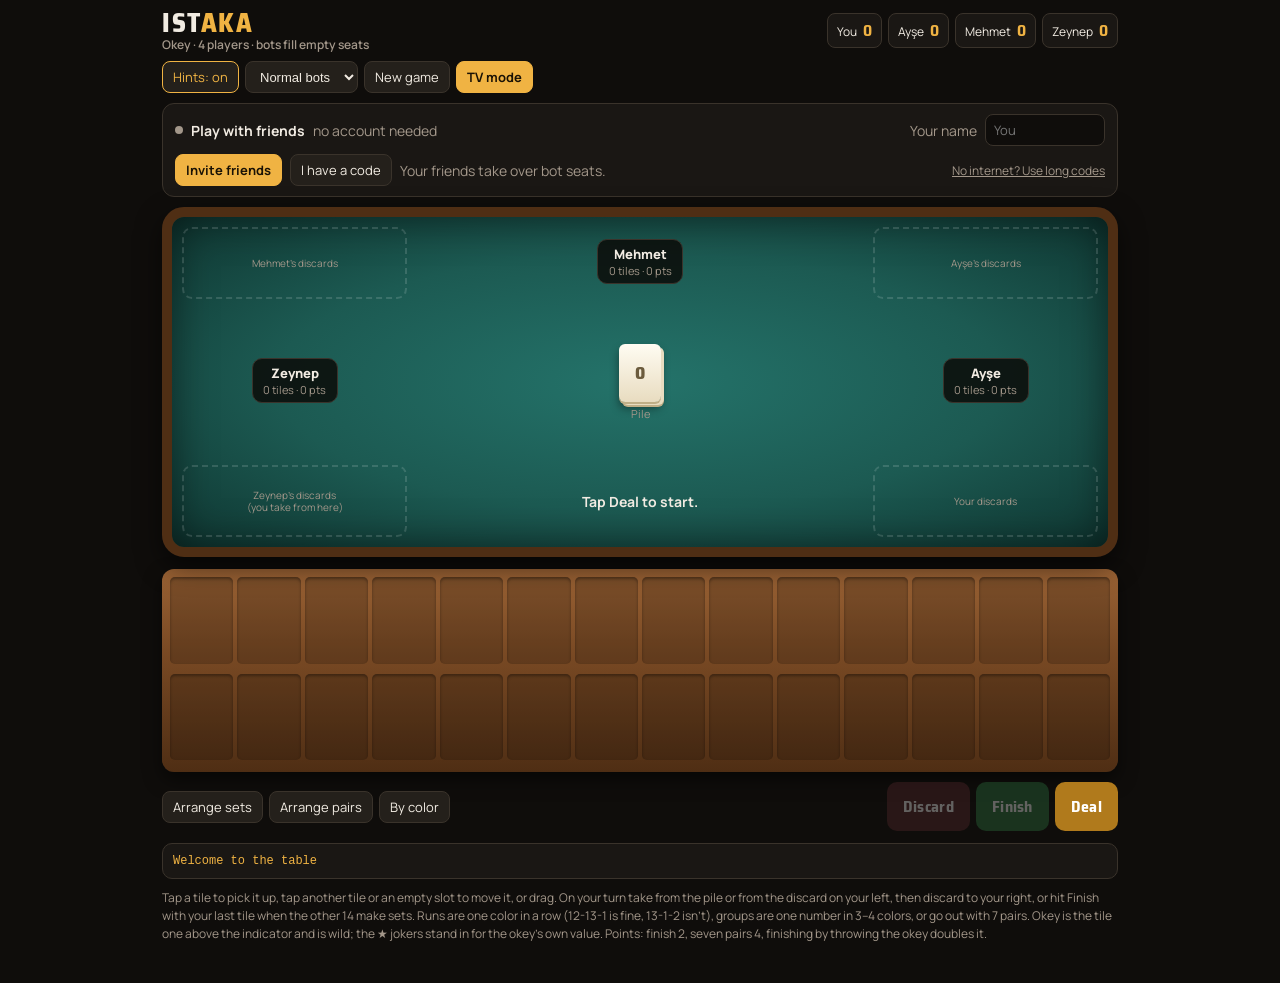
==== index.html @ 04d5af41 "Add files via upload" ====
<!doctype html>
<html lang="en">
<head>
<meta charset="utf-8">
<meta name="viewport" content="width=device-width,initial-scale=1,viewport-fit=cover">
<title>Istaka</title>
<meta name="apple-mobile-web-app-capable" content="yes">
<meta name="mobile-web-app-capable" content="yes">
<meta name="theme-color" content="#0f0d0b">
<link rel="preconnect" href="https://fonts.googleapis.com">
<link rel="stylesheet" href="https://fonts.googleapis.com/css2?family=Manrope:wght@400;600;700;800&family=Saira+Semi+Condensed:wght@600;700;800&display=swap">
<style>
/* Layout: card-room table seen from your chair. Opponents and discard corners on a felt board, your wooden rack (istaka) below it. Single dark look. */
:root{
  color-scheme:dark;
  --bg:#0f0d0b;--panel:#1a1714;--panel2:#24201b;--line:#3a332b;--text:#f1ebe2;--muted:#a3978a;
  --felt:#1c5a52;--felt-hi:#24736a;--felt-lo:#0f3631;
  --wood:#7a4a24;--wood-hi:#9a6234;--wood-lo:#4f2e14;
  --tile:#fffcf2;--tile-lo:#e8dcc0;--tile-edge:#bfae86;
  --red:#d3262c;--yel:#d68f00;--blu:#1d5fd6;--blk:#1d1b1a;
  --accent:#f0b343;--accent-ink:#1a1205;--ok:#4bbf6b;--bad:#e5594f;
  --display:"Saira Semi Condensed","Arial Narrow",system-ui,sans-serif;
  --body:"Manrope",system-ui,-apple-system,"Segoe UI",Roboto,sans-serif;
  --mono:ui-monospace,Consolas,monospace;
}
*{box-sizing:border-box}
[hidden]{display:none!important}
html,body{margin:0;background:var(--bg);color:var(--text);font-family:var(--body);font-size:14px}
body{padding-top:env(safe-area-inset-top,0px);padding-bottom:env(safe-area-inset-bottom,0px)}
.wrap{max-width:980px;margin:0 auto;padding-block:10px 28px;padding-left:max(12px,env(safe-area-inset-left,0px));padding-right:max(12px,env(safe-area-inset-right,0px))}
button{font-family:inherit}
button:focus-visible,input:focus-visible,textarea:focus-visible{outline:2px solid var(--accent);outline-offset:2px}
.muted{color:var(--muted)}.sp{flex:1}
header{display:flex;align-items:center;gap:12px;flex-wrap:wrap}
.brand{font-family:var(--display);font-weight:800;font-size:26px;letter-spacing:1.5px;line-height:1}
.brand span{color:var(--accent)}
.brand small{display:block;font-family:var(--body);font-size:12px;font-weight:600;letter-spacing:0;color:var(--muted);margin-top:3px}
.scores{display:flex;gap:6px;flex-wrap:wrap}
.sc{background:var(--panel);border:1px solid var(--line);border-radius:8px;padding:4px 9px;font-size:12px;display:flex;gap:6px;align-items:baseline}
.sc b{font-family:var(--display);font-size:16px;color:var(--accent);font-variant-numeric:tabular-nums}
.small{background:var(--panel2);color:var(--text);border:1px solid var(--line);border-radius:8px;padding:6px 10px;font-size:13px;cursor:pointer}
.small.acc{background:var(--accent);border-color:var(--accent);color:var(--accent-ink);font-weight:700}
.small.on{border-color:var(--accent);color:var(--accent)}
button:disabled{opacity:.35;cursor:default}
.settings{display:flex;gap:6px;flex-wrap:wrap;margin:10px 0}

.online{background:var(--panel);border:1px solid var(--line);border-radius:12px;padding:10px 12px;display:grid;gap:8px;margin-bottom:10px}
.row{display:flex;gap:8px;align-items:center;flex-wrap:wrap}
.dot{width:8px;height:8px;border-radius:50%;background:var(--muted);flex:none}.dot.on{background:var(--ok)}
input.txt{background:var(--bg);color:var(--text);border:1px solid var(--line);border-radius:8px;padding:6px 8px;font:inherit;font-size:13px;width:120px}
.bigcode{font-family:var(--display);font-size:38px;letter-spacing:10px;font-weight:800;color:var(--accent);line-height:1}
input.codein{background:var(--bg);color:var(--text);border:1px solid var(--line);border-radius:10px;padding:8px 12px;font-family:var(--display);font-size:26px;font-weight:800;letter-spacing:8px;width:190px;text-transform:uppercase}
textarea.code{width:100%;height:70px;background:var(--bg);color:var(--text);border:1px solid var(--line);border-radius:8px;padding:6px 8px;font:11px/1.4 var(--mono);word-break:break-all}
.linkbtn{background:none;border:0;color:var(--muted);text-decoration:underline;cursor:pointer;font-size:12px;padding:0}
.p2p{display:grid;gap:6px}

.board{position:relative;background:radial-gradient(ellipse at center,var(--felt-hi),var(--felt) 55%,var(--felt-lo));border:10px solid var(--wood-lo);border-radius:22px;box-shadow:inset 0 0 40px rgba(0,0,0,.5),0 10px 26px rgba(0,0,0,.55);
  display:grid;grid-template-columns:minmax(64px,1fr) minmax(0,2fr) minmax(64px,1fr);grid-template-rows:auto minmax(150px,auto) auto;
  grid-template-areas:"tl top tr" "left mid right" "bl status br";gap:8px;padding:10px}
.a-tl{grid-area:tl}.a-tr{grid-area:tr}.a-bl{grid-area:bl}.a-br{grid-area:br}.a-top{grid-area:top}.a-left{grid-area:left}.a-right{grid-area:right}.a-mid{grid-area:mid}.a-status{grid-area:status}
.seat{display:flex;flex-direction:column;align-items:center;justify-content:center;gap:4px;min-width:0}
.plate{background:rgba(10,8,6,.82);border:1px solid var(--line);border-radius:10px;padding:5px 10px;text-align:center;min-width:86px;max-width:100%}
.plate.turn{border-color:var(--accent);box-shadow:0 0 0 2px var(--accent),0 0 16px rgba(240,179,67,.45)}
.plate .nm{font-weight:800;font-size:13px;white-space:nowrap;overflow:hidden;text-overflow:ellipsis;max-width:120px}
.plate .meta{font-size:11px;color:var(--muted)}
.tagh{font-size:9px;font-weight:800;letter-spacing:.6px;text-transform:uppercase;color:var(--accent);border:1px solid var(--accent);border-radius:4px;padding:0 3px;margin-left:4px}
.backs{display:flex}
.backs i{width:12px;height:17px;border-radius:2px;background:linear-gradient(var(--tile),var(--tile-lo));box-shadow:0 1px 0 var(--tile-edge);margin-left:-5px;border:1px solid rgba(0,0,0,.15)}
.backs i:first-child{margin-left:0}
.disc{display:flex;flex-direction:column;align-items:center;justify-content:center;gap:3px;min-height:72px;border:2px dashed rgba(255,255,255,.14);border-radius:10px;padding:4px;position:relative}
.disc .lbl{font-size:10px;color:var(--muted);text-align:center;line-height:1.2}
.disc.can{border-color:var(--accent);cursor:pointer;animation:pulse 1.3s ease-in-out infinite}
.disc.drop{border-color:var(--ok);border-style:solid}
.disc .cnt{position:absolute;top:-8px;right:-8px;background:var(--panel2);border:1px solid var(--line);border-radius:999px;font-size:10px;font-weight:800;padding:0 5px}
@keyframes pulse{50%{box-shadow:0 0 0 4px rgba(240,179,67,.25)}}
.mid{display:flex;align-items:center;justify-content:center;gap:16px;flex-wrap:wrap}
.pile{display:flex;flex-direction:column;align-items:center;gap:4px}
.stack{width:42px;height:58px;border-radius:6px;background:linear-gradient(var(--tile),var(--tile-lo));box-shadow:0 2px 0 var(--tile-edge),3px 3px 0 var(--tile-lo),3px 5px 0 var(--tile-edge),0 6px 10px rgba(0,0,0,.45);display:flex;align-items:center;justify-content:center;font-family:var(--display);font-weight:800;color:#6b5b3d;font-size:18px}
.pile.can .stack{outline:3px solid var(--accent);outline-offset:3px;cursor:pointer;animation:pulse 1.3s ease-in-out infinite}
.pile .lbl{font-size:11px;color:var(--muted);text-align:center}
.okeyl{font-size:12px;text-align:center;line-height:1.3}
.status{display:flex;flex-direction:column;gap:6px;align-items:center;justify-content:center;text-align:center;font-weight:700;font-size:14px;min-height:40px}
.okeyrow{display:flex;gap:8px;align-items:flex-end}
.okeyrow .pile .lbl b{color:var(--text)}

.tile{position:relative;width:100%;aspect-ratio:3/4.1;border-radius:5px;background:linear-gradient(var(--tile),var(--tile-lo));box-shadow:0 2px 0 var(--tile-edge),0 3px 6px rgba(0,0,0,.35);
  display:flex;flex-direction:column;align-items:center;justify-content:flex-start;padding-top:12%;font-family:var(--display);font-weight:800;line-height:1;user-select:none;-webkit-user-select:none;touch-action:none}
.tile .n{font-size:var(--tf,20px)}
.tile .d{width:22%;aspect-ratio:1;border-radius:50%;background:currentColor;margin-top:10%}
.tile.c0{color:var(--red)}.tile.c1{color:var(--yel)}.tile.c2{color:var(--blu)}.tile.c3{color:var(--blk)}
.tile.fj{color:var(--blk)}.tile.fj .n{font-size:calc(var(--tf,20px)*1.1)}
.tile.wild::after{content:"OKEY";position:absolute;bottom:4%;left:0;right:0;text-align:center;font-family:var(--body);font-size:calc(var(--tf,20px)*.32);letter-spacing:.3px;color:var(--accent-ink);background:var(--accent);margin:0 12%;border-radius:3px}
.tile.sel{transform:translateY(-8px);box-shadow:0 0 0 3px var(--accent),0 8px 12px rgba(0,0,0,.45)}
.tile.new{box-shadow:0 0 0 2px var(--ok),0 3px 6px rgba(0,0,0,.35)}
.tile.ghost{position:fixed;z-index:80;pointer-events:none;transform:rotate(-4deg) scale(1.08);opacity:.95}
.tile.dragsrc{opacity:.25}
.mini{width:36px}.mini .tile{--tf:18px}
.rackwrap{margin-top:12px;background:linear-gradient(var(--wood-hi),var(--wood) 40%,var(--wood-lo));border-radius:12px;padding:8px 8px 12px;box-shadow:0 8px 18px rgba(0,0,0,.5)}
.rack{display:grid;grid-template-columns:repeat(14,minmax(0,1fr));gap:4px}
.rack + .rack{margin-top:10px}
.slot{aspect-ratio:3/4.1;border-radius:5px;background:rgba(0,0,0,.18);box-shadow:inset 0 2px 3px rgba(0,0,0,.35);--tf:clamp(13px,3.4vw,26px)}
.slot.over{background:rgba(240,179,67,.35)}
.actions{display:flex;gap:6px;flex-wrap:wrap;margin-top:10px;align-items:center}
.btn{border:0;border-radius:10px;padding:12px 16px;font-family:var(--display);font-weight:700;font-size:16px;color:#fff;cursor:pointer;letter-spacing:.3px}
.btn.dis{background:#5a2a2e}.btn.fin{background:#2f7a43}.btn.deal{background:#b07a1c}
.btn.glow{box-shadow:0 0 0 3px var(--ok),0 0 18px rgba(75,191,107,.6)}
.hint{font-size:12px;color:var(--muted)}
#log{max-height:180px;overflow:auto;font:12px/1.5 var(--mono);background:var(--panel);border:1px solid var(--line);border-radius:10px;padding:8px 10px;margin-top:12px}
#log .hd{color:var(--accent)}
.foot{font-size:12px;color:var(--muted);line-height:1.5;margin-top:10px}

.modal{position:fixed;inset:0;background:rgba(0,0,0,.66);display:flex;align-items:center;justify-content:center;z-index:60;padding:16px}
.mbox{background:var(--panel);border:1px solid var(--line);border-radius:14px;width:min(640px,100%);max-height:100%;overflow:auto;padding:16px;display:grid;gap:12px}
.mbox h2{margin:0;font-family:var(--display);font-size:24px}
.sets{display:flex;flex-wrap:wrap;gap:12px}
.set{display:flex;gap:3px;background:rgba(0,0,0,.25);padding:5px;border-radius:8px}
.set .mini{width:30px}.set .tile{--tf:15px}
.toast{position:fixed;left:50%;bottom:max(18px,env(safe-area-inset-bottom,0px));transform:translateX(-50%);background:var(--panel2);border:1px solid var(--line);padding:8px 14px;border-radius:10px;font-weight:700;z-index:90;max-width:calc(100% - 32px)}
/* ---------- TV mode ---------- */
#tvPanel{display:none}
body.tv .wrap{max-width:none;display:grid;grid-template-columns:minmax(0,1fr) 340px;grid-template-areas:"head head" "board panel" "board log";grid-template-rows:auto auto minmax(0,1fr);gap:14px;padding-block:14px;min-height:100vh}
body.tv header{grid-area:head}
body.tv #board{grid-area:board;min-height:calc(100vh - 120px);grid-template-columns:minmax(150px,1fr) minmax(0,2fr) minmax(150px,1fr);grid-template-rows:auto minmax(0,1fr) auto;border-width:14px;padding:16px;gap:14px}
body.tv #tvPanel{grid-area:panel;display:grid}
body.tv #log{grid-area:log;margin-top:0;max-height:none;min-height:120px;font-size:14px;overflow:auto}
body.tv .settings,body.tv #online,body.tv .rackwrap,body.tv .actions,body.tv .foot{display:none}
body.tv .mini{width:66px}body.tv .mini .tile{--tf:32px}
body.tv .stack{width:74px;height:100px;font-size:30px}
body.tv .plate{padding:8px 16px;min-width:160px}body.tv .plate .nm{font-size:21px;max-width:240px}body.tv .plate .meta{font-size:15px}
body.tv .tagh{font-size:11px}
body.tv .status{font-size:26px}
body.tv .disc{min-height:140px}body.tv .disc .lbl,body.tv .pile .lbl{font-size:14px}body.tv .disc .cnt{font-size:13px;padding:1px 7px}
body.tv .backs i{width:18px;height:26px;margin-left:-8px}
body.tv .brand{font-size:40px}body.tv .sc{font-size:16px;padding:6px 12px}body.tv .sc b{font-size:22px}
.tvp{background:var(--panel);border:1px solid var(--line);border-radius:14px;padding:16px;gap:12px;justify-items:center;text-align:center;align-content:start}
.tvp .qr{width:230px;height:230px;background:#fff;border-radius:12px;padding:10px;display:flex;align-items:center;justify-content:center;color:#555;font-size:13px}
.tvp .qr img{width:100%;height:100%;image-rendering:pixelated}
.tvp .url{font-size:13px;color:var(--muted);word-break:break-all}
.tvp .who{display:grid;gap:5px;width:100%}
.tvp .who div{display:flex;justify-content:space-between;gap:8px;background:var(--panel2);border-radius:8px;padding:7px 11px;font-weight:700;font-size:15px}
.tvp .who .ph{color:var(--accent)}

/* ---------- phone controller ---------- */
#hud,#ctlJoin,#rotate{display:none}
body.ctl{padding:0;overflow:hidden;overscroll-behavior:none;-webkit-user-select:none;user-select:none;-webkit-touch-callout:none}
body.ctl button{touch-action:manipulation}
body.ctl .wrap{max-width:none;height:100vh;height:100dvh;display:flex;flex-direction:column;gap:6px;padding:max(6px,env(safe-area-inset-top,0px)) max(10px,env(safe-area-inset-right,0px)) max(6px,env(safe-area-inset-bottom,0px)) max(10px,env(safe-area-inset-left,0px))}
body.ctl header,body.ctl .settings,body.ctl #online,body.ctl #board,body.ctl .actions,body.ctl #log,body.ctl .foot,body.ctl #tvPanel{display:none}
body.ctl #hud{display:flex}
body.ctl .rackwrap{flex:1;min-height:0;margin-top:0;display:flex;flex-direction:column;padding:5px 5px 8px}
body.ctl .rack{flex:1;min-height:0;gap:3px}
body.ctl .rack + .rack{margin-top:6px}
body.ctl .slot{aspect-ratio:auto;height:100%;--tf:clamp(15px,6.5vh,30px)}
body.ctl .rack .tile{aspect-ratio:auto;height:100%;padding-top:14%}
#hud{flex:none;height:clamp(78px,29vh,124px);gap:6px;align-items:stretch;background:radial-gradient(ellipse at center,var(--felt-hi),var(--felt) 60%,var(--felt-lo));border-radius:12px;padding:5px;border:3px solid var(--wood-lo);transition:box-shadow .2s}
#hud.myturn{box-shadow:0 0 0 3px var(--accent),0 0 22px rgba(240,179,67,.55)}
.hz{display:flex;flex-direction:column;align-items:center;justify-content:center;gap:2px;border-radius:9px;padding:3px 6px;border:2px dashed rgba(255,255,255,.15);min-width:0;flex:none}
.hz .lbl{font-size:10px;color:var(--muted);white-space:nowrap;max-width:84px;overflow:hidden;text-overflow:ellipsis}
.hz.can{border-color:var(--accent);border-style:solid;animation:pulse 1.3s ease-in-out infinite;cursor:pointer}
.hz.drop{border-color:var(--ok);border-style:solid}
.hz.st{flex:1;border:0;text-align:center;font-size:clamp(13px,4.2vh,19px);line-height:1.2}
.hz.st .lbl{font-size:11px;max-width:none}
#hud .mini{width:clamp(30px,8.5vh,44px);min-height:10px}#hud .mini .tile{--tf:clamp(14px,4.4vh,22px)}
#hud .stack{width:clamp(30px,8.5vh,44px);height:clamp(41px,11.6vh,60px);font-size:clamp(13px,4vh,19px)}
.hz.info .r2{display:flex;gap:4px}
.hbtns{display:flex;flex-direction:column;gap:5px;flex:none;width:clamp(78px,13vw,110px)}
.hb{flex:1;border:0;border-radius:9px;font-family:var(--display);font-weight:800;font-size:clamp(14px,4.4vh,19px);color:#fff;cursor:pointer;letter-spacing:.3px}
.hb.fin{background:#2f7a43}.hb.sort{background:var(--panel2);border:1px solid var(--line);font-size:clamp(12px,3.6vh,15px)}
.hb.fin.glow{box-shadow:0 0 0 3px var(--ok),0 0 16px rgba(75,191,107,.6)}
body.ctl.joining #ctlJoin{display:flex;position:fixed;inset:0;z-index:70;background:var(--bg);align-items:center;justify-content:center;padding:max(16px,env(safe-area-inset-top,0px)) max(16px,env(safe-area-inset-right,0px)) max(16px,env(safe-area-inset-bottom,0px)) max(16px,env(safe-area-inset-left,0px));overflow:auto}
.jcard{display:grid;gap:10px;width:min(360px,100%);text-align:left}
.jcard .brand{font-size:34px;margin-bottom:6px}
.jcard input{width:100%;font-size:18px}
.jcard .codein{width:100%}
.jcard .btn{width:100%;font-size:19px;padding:14px}
@media (orientation:portrait){body.ctl:not(.joining) #rotate{display:flex;position:fixed;inset:0;z-index:75;background:var(--bg);flex-direction:column;align-items:center;justify-content:center;gap:14px;text-align:center;padding:24px;font-size:20px;font-weight:800}}
#rotate .ico{width:64px;height:100px;border:4px solid var(--accent);border-radius:12px;animation:rot 2.2s ease-in-out infinite}
@keyframes rot{0%,30%{transform:rotate(0)}60%,100%{transform:rotate(-90deg)}}

@media (max-width:620px){
  .board{border-width:7px;padding:6px;gap:5px;grid-template-columns:58px minmax(0,1fr) 58px}
  .plate{min-width:0;padding:4px 6px}.plate .nm{font-size:11px;max-width:70px}
  .mini{width:30px}.stack{width:36px;height:50px}
  .rack{gap:2px}.rackwrap{padding:6px 5px 9px}
  .btn{padding:10px 12px;font-size:15px}
}
@media (prefers-reduced-motion:reduce){*{animation:none!important;transition:none!important}}
</style>
</head>
<body>
<div class="wrap">
  <header>
    <div class="brand">IST<span>AKA</span><small>Okey · 4 players · bots fill empty seats</small></div>
    <span class="sp"></span>
    <div class="scores" id="scores"></div>
  </header>
  <div class="settings">
    <button class="small on" id="tHint">Hints: on</button>
    <select class="small" id="speed" aria-label="Bot speed"><option value="450">Fast bots</option><option value="900" selected>Normal bots</option><option value="1500">Slow bots</option></select>
    <button class="small" id="tNew">New game</button>
    <button class="small acc" id="tTV">TV mode</button>
  </div>

  <div class="online" id="online"></div>

  <div class="board" id="board"></div>
  <div class="tvp" id="tvPanel"></div>
  <div id="hud"></div>

  <div class="rackwrap"><div class="rack" id="rack0"></div><div class="rack" id="rack1"></div></div>
  <div class="actions">
    <button class="small" id="sSets">Arrange sets</button>
    <button class="small" id="sPairs">Arrange pairs</button>
    <button class="small" id="sColor">By color</button>
    <span class="sp"></span>
    <span class="hint" id="selHint"></span>
    <button class="btn dis" id="bDiscard" disabled>Discard</button>
    <button class="btn fin" id="bFinish" disabled>Finish</button>
    <button class="btn deal" id="bDeal" hidden>Deal</button>
  </div>
  <div id="log"></div>
  <p class="foot">Tap a tile to pick it up, tap another tile or an empty slot to move it, or drag. On your turn take from the pile or from the discard on your left, then discard to your right, or hit Finish with your last tile when the other 14 make sets. Runs are one color in a row (12-13-1 is fine, 13-1-2 isn't), groups are one number in 3–4 colors, or go out with 7 pairs. Okey is the tile one above the indicator and is wild; the ★ jokers stand in for the okey's own value. Points: finish 2, seven pairs 4, finishing by throwing the okey doubles it.</p>
</div>

<div class="modal" id="resModal" hidden><div class="mbox" role="dialog" aria-modal="true" aria-labelledby="resTitle">
  <h2 id="resTitle"></h2><div id="resBody"></div>
  <div class="row"><span class="sp"></span><button class="small" id="resClose">Close</button><button class="small acc" id="resNext">Next round</button></div>
</div></div>
<div class="toast" id="toast" hidden></div>
<div id="ctlJoin"></div>
<div id="rotate"><div class="ico"></div><div>Turn your phone sideways</div><div class="muted" style="font-size:14px;font-weight:600">Your rack needs the room.</div></div>

<script>
/* ================= tiles ================= */
const CN=['Red','Yellow','Blue','Black'];
const BOTS=[{name:'Emre'},{name:'Ayşe'},{name:'Mehmet'},{name:'Zeynep'}];
const PAGES_URL='https://manuhoang.github.io/istaka/';
const QS=new URLSearchParams(location.search);
const GUEST_PREF=[2,1,3];
const REMOTE_MS=60000;
const $=s=>document.querySelector(s);
const esc=s=>String(s==null?'':s).replace(/[&<>"']/g,c=>({'&':'&amp;','<':'&lt;','>':'&gt;','"':'&quot;',"'":'&#39;'}[c]));
function randInt(n){const a=new Uint32Array(1);crypto.getRandomValues(a);return a[0]%n;}
function shuffle(a){for(let i=a.length-1;i>0;i--){const j=randInt(i+1);[a[i],a[j]]=[a[j],a[i]];}return a;}
function tInfo(id){return id>=104?{fj:true}:{c:Math.floor(id/26),n:Math.floor((id%26)/2)+1};}
let OK={c:-1,n:-1};
function setOkey(ind){if(ind==null||ind<0){OK={c:-1,n:-1};return;}const t=tInfo(ind);OK={c:t.c,n:t.n%13+1};}
function isWild(id){const t=tInfo(id);return !t.fj&&t.c===OK.c&&t.n===OK.n;}
function concrete(id){const t=tInfo(id);return t.fj?{c:OK.c,n:OK.n}:t;}
function tname(id){const t=tInfo(id);return t.fj?'joker ★':`${t.n} ${CN[t.c]}`;}
function tileHTML(id,extra){
  if(id==null||id<0)return '';
  const t=tInfo(id);
  const cls=t.fj?'fj':'c'+t.c;
  return `<div class="tile ${cls}${cfg.hint&&isWild(id)?' wild':''}${extra?' '+extra:''}" data-id="${id}"><span class="n">${t.fj?'★':t.n}</span>${t.fj?'':'<span class="d"></span>'}</div>`;
}

/* ================= solver ================= */
let MEMO=new Map();
function toCounts(ids){const cnt=new Array(52).fill(0);let w=0;for(const id of ids){if(isWild(id)){w++;continue;}const t=concrete(id);cnt[t.c*13+t.n-1]++;}return {cnt,w};}
function solve(cnt,w){
  const key=cnt.join('')+'|'+w;
  const m=MEMO.get(key);if(m)return m;
  let k=-1;for(let i=0;i<52;i++)if(cnt[i]){k=i;break;}
  let best;
  if(k<0){best={s:w,sets:[],left:Array.from({length:w},()=>({w:1}))};MEMO.set(key,best);return best;}
  const c=(k/13)|0,n=k%13+1;
  const cc=cnt.slice();cc[k]--;
  {const r=solve(cc,w);best={s:r.s,sets:r.sets,left:[{c,n}].concat(r.left)};}
  const tryOpt=(c2,w2,set)=>{const r=solve(c2,w2);const s=set.length+r.s;if(s>best.s)best={s,sets:[set].concat(r.sets),left:r.left};};
  // groups: one number, distinct colors
  const oth=[];for(let c2=c+1;c2<4;c2++)if(cc[c2*13+n-1]>0)oth.push(c2);
  for(let mask=0;mask<(1<<oth.length);mask++){
    const ch=oth.filter((_,i)=>mask>>i&1);
    for(let s=3;s<=4;s++){
      const need=s-1-ch.length;if(need<0||need>w)continue;
      const g=cc.slice();ch.forEach(c2=>g[c2*13+n-1]--);
      const used=new Set([c,...ch]);const free=[0,1,2,3].filter(x=>!used.has(x));
      tryOpt(g,w-need,[{c,n},...ch.map(c2=>({c:c2,n})),...free.slice(0,need).map(c2=>({w:1,c:c2,n}))]);
    }
  }
  // runs: this tile is the lowest real tile of its color, wilds may sit below it
  for(let p=0;p<=w;p++){
    if(n-p<1)break;
    const r=cc.slice();let ww=w-p;const set=[];
    for(let v=n-p;v<n;v++)set.push({w:1,c,n:v});
    set.push({c,n});
    if(set.length>=3)tryOpt(r.slice(),ww,set.slice());
    for(let v=n+1;v<=14;v++){
      if(v===14&&n-p===1)break;
      const nv=v===14?1:v,idx=c*13+nv-1;
      if(r[idx]>0){r[idx]--;set.push({c,n:nv});}
      else if(ww>0){ww--;set.push({w:1,c,n:nv});}
      else break;
      if(set.length>=3)tryOpt(r.slice(),ww,set.slice());
    }
  }
  // a 1 used on top of 13 (…12-13-1)
  if(n===1){
    const r=cc.slice();let ww=w;const set=[{c,n:1}];
    for(let v=13;v>=2;v--){
      const idx=c*13+v-1;
      if(r[idx]>0){r[idx]--;set.unshift({c,n:v});}
      else if(ww>0){ww--;set.unshift({w:1,c,n:v});}
      else break;
      if(set.length>=3)tryOpt(r.slice(),ww,set.slice());
    }
  }
  MEMO.set(key,best);
  if(MEMO.size>250000)MEMO=new Map();
  return best;
}
function solveIds(ids){const {cnt,w}=toCounts(ids);return solve(cnt,w);}
function pairsOK(ids){
  if(ids.length!==14)return false;
  const {cnt,w}=toCounts(ids);let singles=0;
  for(const x of cnt)singles+=x%2;
  return singles<=w&&(w-singles)%2===0;
}
function winType(ids){
  if(ids.length!==14)return null;
  if(pairsOK(ids))return 'pairs';
  return solveIds(ids).s===14?'sets':null;
}
function canFinish(rack){
  const out=[];
  for(const id of new Set(rack)){
    const rest=rack.slice();rest.splice(rest.indexOf(id),1);
    const t=winType(rest);if(t)out.push({id,type:t});
  }
  return out;
}

/* ================= arranging ================= */
function mapItemsToIds(items,ids){
  const pool=new Map(),wild=[];
  for(const id of ids){if(isWild(id)){wild.push(id);continue;}const t=concrete(id),k=t.c+'-'+t.n;if(!pool.has(k))pool.set(k,[]);pool.get(k).push(id);}
  return items.map(it=>{
    if(it.w)return wild.shift();
    const a=pool.get(it.c+'-'+it.n);return a&&a.length?a.shift():wild.shift();
  }).filter(x=>x!=null);
}
function arrangeSets(ids){
  const r=solveIds(ids);const used=new Set();const groups=[];
  const remaining=ids.slice();
  for(const set of r.sets){
    const g=mapItemsToIds(set,remaining);g.forEach(id=>remaining.splice(remaining.indexOf(id),1));groups.push(g);
  }
  remaining.sort(byColor);
  return {groups,left:remaining};
}
function byColor(a,b){
  const wa=isWild(a),wb=isWild(b);if(wa!==wb)return wa?1:-1;
  const ta=concrete(a),tb=concrete(b);return ta.c-tb.c||ta.n-tb.n||a-b;
}
function arrangePairs(ids){
  const m=new Map(),wild=[];
  for(const id of ids){if(isWild(id)){wild.push(id);continue;}const t=concrete(id),k=t.c*13+t.n;if(!m.has(k))m.set(k,[]);m.get(k).push(id);}
  const groups=[],single=[];
  [...m.keys()].sort((a,b)=>a-b).forEach(k=>{const a=m.get(k);if(a.length>=2)groups.push(a.slice(0,2));if(a.length%2)single.push(a[a.length-1]);});
  return {groups,left:single.concat(wild)};
}

/* ================= state ================= */
const cfg={hint:true,delay:900,tv:false,ctl:false};
const S={mode:'solo',me:0,players:[],dealer:-1,turn:-1,phase:'idle',center:[],ind:-1,rn:0,mv:0,result:null,log:[],gen:0,
  deadline:0,lastDrawn:[null,null,null,null],timer:null};
let V=null; // view currently rendered (host builds it, client receives it)
function mkPlayers(){
  S.players=[0,1,2,3].map(i=>i===0&&!cfg.tv?{name:NET.nick||'You',ctrl:'me',rack:[],disc:[],score:0}:{name:BOTS[i].name,ctrl:'bot',rack:[],disc:[],score:0});
}
function nm(i){return S.players[i].name;}
function logl(t,hd){S.log.push(hd?'§'+t:t);if(S.log.length>300)S.log.splice(0,S.log.length-300);}

function startRound(){
  if(S.mode==='client')return;
  S.gen++;clearTimeout(S.timer);
  S.rn++;S.mv++;S.result=null;
  const deck=shuffle([...Array(106).keys()]);
  let k=deck.findIndex(id=>id<104);S.ind=deck.splice(k,1)[0];setOkey(S.ind);
  S.dealer=S.dealer<0?randInt(4):(S.dealer+1)%4;
  S.players.forEach(p=>{p.rack=[];p.disc=[];});
  for(let i=0;i<4;i++){const seat=(S.dealer+i)%4;S.players[seat].rack=deck.splice(0,i===0?15:14);}
  S.center=deck;S.turn=S.dealer;S.phase='discard';S.lastDrawn=[null,null,null,null];
  logl(`Round ${S.rn} · indicator ${tname(S.ind)} · okey is ${OK.n} ${CN[OK.c]}`,true);
  logl(`${nm(S.dealer)}: starts with 15 tiles`);
  afterChange();
}
function doDraw(i,src){
  if(S.turn!==i||S.phase!=='draw')return false;
  let id;
  if(src==='left'){const L=S.players[(i+3)%4].disc;if(!L.length)return false;id=L.pop();logl(`${nm(i)}: takes ${tname(id)} from ${nm((i+3)%4)}'s discard`);}
  else{if(!S.center.length)return false;id=S.center.pop();logl(`${nm(i)}: draws from the pile`);}
  S.players[i].rack.push(id);S.lastDrawn[i]=id;S.phase='discard';S.mv++;
  afterChange();return true;
}
function doDiscard(i,id){
  if(S.turn!==i||S.phase!=='discard')return false;
  const r=S.players[i].rack,k=r.indexOf(id);if(k<0)return false;
  r.splice(k,1);S.players[i].disc.push(id);
  logl(`${nm(i)}: discards ${tname(id)}`);
  S.turn=(i+1)%4;S.phase='draw';S.mv++;
  if(!S.center.length){endRound({type:'draw'});return true;}
  afterChange();return true;
}
function doFinish(i,id){
  if(S.turn!==i||S.phase!=='discard')return false;
  const r=S.players[i].rack,k=r.indexOf(id);if(k<0)return false;
  const rest=r.slice();rest.splice(k,1);
  const type=winType(rest);if(!type)return false;
  r.splice(k,1);
  const okeyFin=isWild(id);
  const pts=(type==='pairs'?4:2)*(okeyFin?2:1);
  S.players[i].score+=pts;
  const arr=type==='pairs'?arrangePairs(rest):arrangeSets(rest);
  logl(`${nm(i)}: finishes${type==='pairs'?' with seven pairs':''}${okeyFin?' by throwing the okey':''}: +${pts}`);
  endRound({type,w:i,okey:okeyFin?1:0,pts,fin:id,groups:arr.groups.concat(arr.left.length?[arr.left]:[])});
  return true;
}
function endRound(res){
  S.result=res;S.phase='over';S.mv++;clearTimeout(S.timer);
  if(res.type==='draw')logl('The pile ran out. Round is a draw.');
  afterChange();
}

/* ================= bots ================= */
function handValue(ids){
  const r=solveIds(ids);let v=r.s*10;
  const L=r.left.filter(x=>!x.w);
  for(let i=0;i<L.length;i++)for(let j=i+1;j<L.length;j++){
    const a=L[i],b=L[j];
    if(a.c===b.c){const d=Math.abs(a.n-b.n);if(d===1||d===12)v+=4;else if(d===2||d===11)v+=2;}
    else if(a.n===b.n)v+=3;
  }
  const {cnt,w}=toCounts(ids);let pairs=0;for(const x of cnt)pairs+=x>>1;
  if(pairs>=4)v=Math.max(v,pairs*22+w*18-10);
  return v;
}
function bestDiscard(rack,avoid){
  let best=null,bv=-1e9;
  for(const id of new Set(rack)){
    if(isWild(id)&&rack.some(x=>!isWild(x)))continue;
    if(id===avoid&&rack.length>2)continue;
    const rest=rack.slice();rest.splice(rest.indexOf(id),1);
    const v=handValue(rest)+Math.random()*0.8;
    if(v>bv){bv=v;best=id;}
  }
  return {id:best==null?rack[0]:best,v:bv};
}
function botDraw(i){
  const p=S.players[i],L=S.players[(i+3)%4].disc,top=L.length?L[L.length-1]:null;
  if(top!=null){
    const with_=p.rack.concat([top]);
    if(canFinish(with_).length)return doDraw(i,'left');
    const now=handValue(p.rack);
    const after=bestDiscard(with_,top).v;
    if(after-now>=10||(after-now>=6&&Math.random()<0.5))return doDraw(i,'left');
  }
  if(!S.center.length&&top!=null)return doDraw(i,'left');
  return doDraw(i,'center');
}
function botDiscard(i){
  const p=S.players[i];
  const fin=canFinish(p.rack);
  if(fin.length){
    fin.sort((a,b)=>(isWild(b.id)?2:0)+(b.type==='pairs'?1:0)-((isWild(a.id)?2:0)+(a.type==='pairs'?1:0)));
    if(doFinish(i,fin[0].id))return;
  }
  doDiscard(i,bestDiscard(p.rack,null).id);
}
function botStep(i){
  if(S.phase==='draw')botDraw(i);
  else if(S.phase==='discard')botDiscard(i);
}

/* ================= turn loop ================= */
function afterChange(){
  render();
  if(S.mode==='client')return;
  broadcast();
  clearTimeout(S.timer);S.deadline=0;
  if(cfg.tv&&S.phase==='over'){const g=S.gen,rn=S.rn;S.nextAt=Date.now()+15000;S.timer=setTimeout(()=>{if(g===S.gen&&S.rn===rn&&S.phase==='over'){$('#resModal').hidden=true;startRound();}},15000);}
  if(S.phase!=='draw'&&S.phase!=='discard')return;
  const i=S.turn,p=S.players[i],g=S.gen,mv=S.mv;
  if(p.ctrl==='bot'){S.timer=setTimeout(()=>{if(g===S.gen&&mv===S.mv)botStep(i);},cfg.delay);}
  else if(p.ctrl==='remote'){
    S.deadline=Date.now()+REMOTE_MS;render();broadcast();
    S.timer=setTimeout(()=>{if(g===S.gen&&mv===S.mv){logl(`${nm(i)}: ran out of time`);autoMove(i);}},REMOTE_MS);
  }
}
function autoMove(i){
  if(S.phase==='draw')doDraw(i,S.center.length?'center':'left');
  else if(S.phase==='discard'){const ld=S.lastDrawn[i],r=S.players[i].rack;doDiscard(i,r.includes(ld)?ld:bestDiscard(r,null).id);}
}

/* ================= view ================= */
function buildView(){
  return {rn:S.rn,mv:S.mv,turn:S.turn,phase:S.phase,dealer:S.dealer,cc:S.center.length,ind:S.ind,
    dl:S.deadline?Math.max(0,S.deadline-Date.now()):0,
    P:S.players.map(p=>({name:p.name,h:p.ctrl==='bot'?0:1,cnt:p.rack.length,top:p.disc.length?p.disc[p.disc.length-1]:-1,dc:p.disc.length,score:p.score})),
    res:S.result,lg:S.log.slice(-40),seats:S.players.map(p=>p.peer||null)};
}
const RACK={slots:new Array(28).fill(null),sel:null,rn:-1,fresh:null};
function syncRack(ids,rn){
  if(rn!==RACK.rn){RACK.rn=rn;RACK.slots=new Array(28).fill(null);RACK.sel=null;placeArranged(ids,'color');RACK.fresh=null;return;}
  const set=new Set(ids);
  for(let s=0;s<28;s++)if(RACK.slots[s]!=null&&!set.has(RACK.slots[s]))RACK.slots[s]=null;
  if(RACK.sel!=null&&!set.has(RACK.sel))RACK.sel=null;
  const have=new Set(RACK.slots.filter(x=>x!=null));
  for(const id of ids){
    if(have.has(id))continue;
    let last=-1;for(let s=0;s<28;s++)if(RACK.slots[s]!=null)last=s;
    let slot=-1;for(let s=last+1;s<28;s++)if(RACK.slots[s]==null){slot=s;break;}
    if(slot<0)slot=RACK.slots.indexOf(null);
    RACK.slots[slot]=id;RACK.fresh=id;
  }
}
function placeArranged(ids,mode){
  const a=mode==='sets'?arrangeSets(ids):mode==='pairs'?arrangePairs(ids):{groups:[],left:ids.slice().sort(byColor)};
  const slots=new Array(28).fill(null);let pos=0;
  const put=g=>{
    const row=pos<14?0:1,rowEnd=row?28:14;
    if(pos+g.length>rowEnd&&row===0&&g.length<=14)pos=14;
    for(const id of g){if(pos>=28)pos=slots.indexOf(null);slots[pos++]=id;}
  };
  for(const g of a.groups){put(g);if(pos<28&&pos!==14)pos++;}
  for(const id of a.left){if(pos>=28||slots[pos]!=null)pos=slots.indexOf(null);slots[pos++]=id;}
  RACK.slots=slots;RACK.sel=null;
}
function myRackIds(){return RACK.slots.filter(x=>x!=null);}

const AREAS=['bottom','right','top','left'];
const DISC_AREA=['a-br','a-tr','a-tl','a-bl'];
function render(){
  if(S.mode!=='client'){V=buildView();if(S.players[S.me])syncRack(S.players[S.me].rack,S.rn);}
  if(!V){renderEmpty();return;}
  setOkey(V.ind);
  const me=S.me<0?0:S.me;
  const myTurn=S.me>=0&&V.turn===S.me;
  const canDraw=myTurn&&V.phase==='draw',canDisc=myTurn&&V.phase==='discard';
  const leftSeat=(me+3)%4;
  if(cfg.ctl){renderHud(canDraw,canDisc);renderRack(canDisc);renderResult();return;}
  let h='',bottomPlate='';
  for(let i=0;i<4;i++){
    const slot=(i-me+4)%4,p=V.P[i];
    const da=DISC_AREA[slot];
    const can=(i===leftSeat&&canDraw&&p.top>=0);
    const isMine=i===S.me;
    h+=`<div class="disc ${da}${can?' can':''}${isMine&&canDisc?' drop':''}" ${can?'data-act="left"':''}${isMine?' id="myDisc"':''}>${p.top>=0?`<div class="mini">${tileHTML(p.top)}</div>`:''}<span class="lbl">${isMine?'Your discards':esc(p.name)+"'s discards"}${i===leftSeat&&!isMine&&S.me>=0?'<br>(you take from here)':''}</span>${p.dc>1?`<span class="cnt">${p.dc}</span>`:''}</div>`;
    if(slot===0){if(S.me<0)bottomPlate=plateHTML(i);continue;}
    h+=`<div class="seat a-${AREAS[slot]}">${plateHTML(i)}<div class="backs">${'<i></i>'.repeat(Math.min(p.cnt,8))}</div></div>`;
  }
  const ok=V.ind>=0?`${OK.n} ${CN[OK.c]}`:'';
  h+=`<div class="a-mid mid">
      <div class="pile${canDraw&&V.cc>0?' can':''}" ${canDraw&&V.cc>0?'data-act="center"':''}><div class="stack">${V.cc}</div><span class="lbl">Pile</span></div>
      ${V.ind>=0?`<div class="okeyrow"><div class="pile"><div class="mini">${tileHTML(V.ind)}</div><span class="lbl">Indicator</span></div><div class="pile"><div class="mini">${tileHTML(okeyId(),'wild')}</div><span class="lbl">Okey is <b>${ok}</b><br>★ counts as ${ok}</span></div></div>`:''}
    </div>`;
  let st='';
  if(V.phase==='idle')st=cfg.tv?'Scan the QR code to join, then press Start game.':S.mode==='client'?'Waiting for the host to deal…':'Tap Deal to start.';
  else if(V.phase==='over')st=V.res&&V.res.type==='draw'?'Round over: draw.':`Round over: ${esc(V.P[V.res.w].name)} wins +${V.res.pts}.`;
  else if(canDraw)st='Your turn: take from the pile or the discard on your left.';
  else if(canDisc)st='Your turn: discard to your right, or Finish.';
  else st=`${esc(V.P[V.turn].name)} is ${V.phase==='draw'?'drawing':'thinking'}…`;
  h+=`<div class="a-status status">${bottomPlate}<span>${st}</span></div>`;
  $('#board').innerHTML=h;
  renderRack(canDisc);
  renderScores();renderLog();renderResult();
  const deal=S.mode!=='client'&&(V.phase==='idle'||V.phase==='over');
  $('#bDeal').hidden=!deal;$('#bDeal').textContent=V.phase==='idle'?'Deal':'Next round';
  renderTV();
}
function okeyId(){return OK.c>=0?OK.c*26+(OK.n-1)*2:-1;}
function plateHTML(i){
  const p=V.P[i],turn=V.turn===i&&(V.phase==='draw'||V.phase==='discard');
  return `<div class="plate${turn?' turn':''}"><div class="nm">${esc(p.name)}${p.h?'<span class="tagh">player</span>':''}</div><div class="meta">${p.cnt} tiles · ${p.score} pts${V.dealer===i?' · dealer':''}</div></div>`;
}
function renderEmpty(){
  if(cfg.ctl){$('#hud').innerHTML='<div class="hz st">Waiting for the table…</div>';renderRack(false);return;}
  $('#board').innerHTML=`<div class="a-status status" style="grid-column:1/-1">Connecting to the table…</div>`;
  renderRack(false);
}
function renderRack(canDisc){
  const fresh=RACK.fresh;
  for(let r=0;r<2;r++){
    let h='';
    for(let s=r*14;s<r*14+14;s++){const id=RACK.slots[s];h+=`<div class="slot" data-slot="${s}">${id!=null?tileHTML(id,(RACK.sel===id?'sel':'')+(id===fresh?' new':'')):''}</div>`;}
    $('#rack'+r).innerHTML=h;
  }
  const sel=RACK.sel;
  $('#bDiscard').disabled=!(canDisc&&sel!=null);
  let finOk=false;
  if(canDisc&&sel!=null){const rest=myRackIds();rest.splice(rest.indexOf(sel),1);finOk=!!winType(rest);}
  $('#bFinish').disabled=!(canDisc&&sel!=null);
  let glow=false;
  if(cfg.hint&&canDisc){const f=canFinish(myRackIds());glow=f.length>0;}
  $('#bFinish').classList.toggle('glow',glow);
  $('#selHint').textContent=canDisc?(sel==null?(glow?'You can finish! Pick the tile to throw.':'Pick a tile to discard.'):(finOk?'This finishes your hand.':'')):'';
}
function renderScores(){
  if(!V){$('#scores').innerHTML='';return;}
  $('#scores').innerHTML=V.P.map((p,i)=>`<div class="sc">${esc(i===S.me?'You':p.name)}<b>${p.score}</b></div>`).join('');
}
let LOGKEY='';
function renderLog(){
  const lg=V?V.lg:[];const key=lg.length+':'+(lg[lg.length-1]||'');if(key===LOGKEY)return;LOGKEY=key;
  const el=$('#log');el.innerHTML=lg.map(t=>t.startsWith('§')?`<div class="hd">${esc(t.slice(1))}</div>`:`<div>${esc(t)}</div>`).join('');el.scrollTop=el.scrollHeight;
}
let RESSHOWN=-1;
function renderResult(){
  const m=$('#resModal');
  if(!V||V.phase!=='over'||!V.res){m.hidden=true;return;}
  if(RESSHOWN===V.rn&&m.dataset.closed==='1')return;
  if(RESSHOWN!==V.rn){RESSHOWN=V.rn;m.dataset.closed='0';}
  const r=V.res;
  if(r.type==='draw'){$('#resTitle').textContent='Draw';$('#resBody').innerHTML='<p class="muted">The pile ran out before anyone finished.</p>';}
  else{
    const who=r.w===S.me?'You win':`${esc(V.P[r.w].name)} wins`;
    $('#resTitle').innerHTML=`${who} +${r.pts}`;
    $('#resBody').innerHTML=`<p class="muted">${r.type==='pairs'?'Seven pairs':'All sets'}${r.okey?' · finished by throwing the okey (double)':''}</p>
      <div class="sets">${(r.groups||[]).map(g=>`<div class="set">${g.map(id=>`<div class="mini">${tileHTML(id)}</div>`).join('')}</div>`).join('')}<div class="set" title="Finishing tile"><div class="mini">${tileHTML(r.fin)}</div></div></div>`;
  }
  $('#resNext').hidden=S.mode==='client';
  m.hidden=false;
}

/* ================= my actions ================= */
function myDraw(src){
  if(!V||V.turn!==S.me||V.phase!=='draw')return;
  if(S.mode==='client'){sendHost({k:'act',rn:V.rn,mv:V.mv,t:src});NET.pmv={rn:V.rn,mv:V.mv,at:Date.now()};V.phase='wait';render();return;}
  doDraw(S.me,src);
}
function myDiscard(id,finish){
  if(!V||V.turn!==S.me||V.phase!=='discard'||id==null)return;
  if(finish){const rest=myRackIds();rest.splice(rest.indexOf(id),1);if(!winType(rest)){toast("Those 14 tiles don't make a winning hand yet.");return;}}
  if(S.mode==='client'){sendHost({k:'act',rn:V.rn,mv:V.mv,t:finish?'finish':'discard',id});NET.pmv={rn:V.rn,mv:V.mv,at:Date.now()};V.phase='wait';RACK.sel=null;render();return;}
  RACK.sel=null;
  if(finish)doFinish(S.me,id);else doDiscard(S.me,id);
}

/* ================= rack interaction (tap + drag) ================= */
let DRAG=null;
function rackDown(e){
  const t=e.target.closest('.tile');if(!t||!t.closest('.rack'))return;
  e.preventDefault();
  DRAG={id:+t.dataset.id,x:e.clientX,y:e.clientY,el:t,moving:false,ghost:null};
  try{t.setPointerCapture(e.pointerId);}catch(_){}
}
function rackMove(e){
  if(!DRAG)return;
  if(!DRAG.moving){if(Math.hypot(e.clientX-DRAG.x,e.clientY-DRAG.y)<7)return;DRAG.moving=true;
    const r=DRAG.el.getBoundingClientRect();const cs=getComputedStyle(DRAG.el);const g=DRAG.el.cloneNode(true);g.classList.add('ghost');g.classList.remove('sel','new');g.style.width=r.width+'px';g.style.height=r.height+'px';g.style.paddingTop=cs.paddingTop;g.style.setProperty('--tf',cs.getPropertyValue('--tf')||'20px');document.body.appendChild(g);DRAG.ghost=g;DRAG.w=r.width;DRAG.h=r.height;DRAG.el.classList.add('dragsrc');}
  DRAG.ghost.style.left=(e.clientX-DRAG.w/2)+'px';DRAG.ghost.style.top=(e.clientY-DRAG.h/2)+'px';
  document.querySelectorAll('.slot.over').forEach(x=>x.classList.remove('over'));
  const el=document.elementFromPoint(e.clientX,e.clientY);const sl=el&&el.closest('.slot');if(sl)sl.classList.add('over');
}
function rackUp(e){
  if(!DRAG)return;const d=DRAG;DRAG=null;
  document.querySelectorAll('.slot.over').forEach(x=>x.classList.remove('over'));
  if(d.moving){
    d.ghost.remove();d.el.classList.remove('dragsrc');
    const el=document.elementFromPoint(e.clientX,e.clientY);
    if(el&&el.closest('#myDisc')){myDiscard(d.id,false);return;}
    const sl=el&&el.closest('.slot');if(sl)moveTo(d.id,+sl.dataset.slot);
    renderRack(canDiscNow());return;
  }
  // tap
  if(RACK.sel==null)RACK.sel=d.id;
  else if(RACK.sel===d.id)RACK.sel=null;
  else{swap(RACK.sel,d.id);RACK.sel=null;}
  renderRack(canDiscNow());
}
function canDiscNow(){return !!V&&S.me>=0&&V.turn===S.me&&V.phase==='discard';}
function moveTo(id,slot){
  const from=RACK.slots.indexOf(id);if(from<0||from===slot)return;
  const other=RACK.slots[slot];RACK.slots[slot]=id;RACK.slots[from]=other;
}
function swap(a,b){const i=RACK.slots.indexOf(a),j=RACK.slots.indexOf(b);if(i<0||j<0)return;RACK.slots[i]=b;RACK.slots[j]=a;}
document.addEventListener('pointerdown',rackDown);
document.addEventListener('pointermove',rackMove);
document.addEventListener('pointerup',rackUp);
document.addEventListener('pointercancel',()=>{if(DRAG){if(DRAG.ghost)DRAG.ghost.remove();DRAG.el.classList.remove('dragsrc');DRAG=null;}});
$('#rack0').parentElement.addEventListener('click',e=>{
  const sl=e.target.closest('.slot');if(!sl||sl.querySelector('.tile'))return;
  if(RACK.sel!=null){moveTo(RACK.sel,+sl.dataset.slot);RACK.sel=null;renderRack(canDiscNow());}
});
function tableClick(e){
  const a=e.target.closest('[data-act]');
  if(a){myDraw(a.dataset.act);return;}
  if(e.target.closest('#myDisc')&&RACK.sel!=null&&canDiscNow()){myDiscard(RACK.sel,false);return;}
  if(e.target.closest('#myDisc')&&canDiscNow()){toast('Tap a tile first, then tap here. Or drag it here.');return;}
  if(e.target.id==='hFin')finishAny();
  else if(e.target.id==='hSort'){SORTI=(SORTI+1)%3;placeArranged(myRackIds(),SORTS[SORTI]);renderRack(canDiscNow());e.target.textContent='Sort: '+SORTL[SORTI];}
}
$('#board').addEventListener('click',tableClick);
$('#hud').addEventListener('click',tableClick);
const SORTS=['color','sets','pairs'],SORTL=['color','sets','pairs'];let SORTI=0;
function finishAny(){
  if(!canDiscNow())return;
  if(RACK.sel!=null){const rest=myRackIds();rest.splice(rest.indexOf(RACK.sel),1);if(winType(rest)){myDiscard(RACK.sel,true);return;}}
  const f=canFinish(myRackIds());
  if(!f.length){toast("Not a winning hand yet. All 14 other tiles must be in sets, or 7 pairs.");return;}
  f.sort((a,b)=>(isWild(b.id)?2:0)+(b.type==='pairs'?1:0)-((isWild(a.id)?2:0)+(a.type==='pairs'?1:0)));
  myDiscard(f[0].id,true);
}
let WASTURN=false;
function renderHud(canDraw,canDisc){
  const hud=$('#hud'),me=S.me;
  if(!V||me<0){hud.innerHTML='<div class="hz st">Waiting for the table…</div>';return;}
  const left=(me+3)%4,L=V.P[left],mine=V.P[me];
  let st;
  if(V.phase==='idle')st='Waiting for the host to start…';
  else if(V.phase==='over')st=V.res&&V.res.type==='draw'?'Round over: draw':(V.res.w===me?'You win! +'+V.res.pts:esc(V.P[V.res.w].name)+' wins +'+V.res.pts);
  else if(canDraw)st='Your turn: draw';
  else if(canDisc)st='Your turn: discard or finish';
  else if(V.phase==='wait')st='…';
  else st=esc(V.P[V.turn].name)+"'s turn";
  const now=canDraw||canDisc;if(now&&!WASTURN)ping();WASTURN=now;
  hud.classList.toggle('myturn',now);
  const glow=cfg.hint&&canDisc&&canFinish(myRackIds()).length>0;
  const ok=V.ind>=0?`${OK.n} ${CN[OK.c]}`:'';
  hud.innerHTML=`
    <div class="hz${canDraw&&L.top>=0?' can':''}" ${canDraw&&L.top>=0?'data-act="left"':''}><div class="mini">${L.top>=0?tileHTML(L.top):''}</div><span class="lbl">${esc(L.name)}</span></div>
    <div class="hz${canDraw&&V.cc>0?' can':''}" ${canDraw&&V.cc>0?'data-act="center"':''}><div class="stack">${V.cc}</div><span class="lbl">Pile</span></div>
    <div class="hz info">${V.ind>=0?`<div class="r2"><div class="mini">${tileHTML(V.ind)}</div><div class="mini">${tileHTML(okeyId(),'wild')}</div></div><span class="lbl">Okey: ${ok}</span>`:''}</div>
    <div class="hz st"><b>${st}</b><span class="lbl">${esc(mine.name)} · ${mine.score} pts</span></div>
    <div class="hz${canDisc?' drop':''}" id="myDisc"><div class="mini">${mine.top>=0?tileHTML(mine.top):''}</div><span class="lbl">${canDisc?'Discard here':'Your discards'}</span></div>
    <div class="hbtns"><button class="hb fin${glow?' glow':''}" id="hFin" ${canDisc?'':'disabled'}>Finish</button><button class="hb sort" id="hSort">Sort: ${SORTL[SORTI]}</button></div>`;
}
$('#bDiscard').onclick=()=>myDiscard(RACK.sel,false);
$('#bFinish').onclick=()=>myDiscard(RACK.sel,true);
$('#bDeal').onclick=()=>{if(S.mode!=='client'){$('#resModal').hidden=true;startRound();}};
$('#resNext').onclick=()=>{$('#resModal').hidden=true;if(S.mode!=='client')startRound();};
$('#resClose').onclick=()=>{$('#resModal').hidden=true;$('#resModal').dataset.closed='1';};
$('#sSets').onclick=()=>{placeArranged(myRackIds(),'sets');renderRack(canDiscNow());};
$('#sPairs').onclick=()=>{placeArranged(myRackIds(),'pairs');renderRack(canDiscNow());};
$('#sColor').onclick=()=>{placeArranged(myRackIds(),'color');renderRack(canDiscNow());};
$('#tHint').onclick=e=>{cfg.hint=!cfg.hint;e.target.textContent='Hints: '+(cfg.hint?'on':'off');e.target.classList.toggle('on',cfg.hint);render();};
$('#speed').onchange=e=>{cfg.delay=+e.target.value;};
$('#tNew').onclick=()=>{
  if(S.mode==='client'){toast('Only the host can start a new game.');return;}
  S.players.forEach(p=>{p.score=0;p.rack=[];p.disc=[];});S.rn=0;S.dealer=-1;S.phase='idle';S.result=null;S.ind=-1;S.center=[];S.gen++;clearTimeout(S.timer);
  logl('New game',true);afterChange();
};
let toastT;function toast(m){const t=$('#toast');t.textContent=m;t.hidden=false;clearTimeout(toastT);toastT=setTimeout(()=>{t.hidden=true;},2800);}

/* ================= multiplayer (direct device-to-device) ================= */
const NET={me:'i'+Date.now().toString(36)+randInt(1e9).toString(36),nick:'',role:null,links:[],host:null,ui:{},pend:null,sCode:null,relay:null,relayFull:false,status:''};
try{NET.nick=(localStorage.getItem('istaka.nick')||'').slice(0,16);}catch(e){}
const ICE={iceServers:[{urls:'stun:stun.l.google.com:19302'}]};
const b64=u8=>{let s='';for(const b of u8)s+=String.fromCharCode(b);return btoa(s);};
const unb64=s=>Uint8Array.from(atob(s),c=>c.charCodeAt(0));
const clean=s=>String(s||'').replace(/[\u0000-\u001f<>]/g,'').trim().slice(0,16);
function sendL(L,o){try{if(L.open&&L.dc.readyState==='open')L.dc.send(JSON.stringify(o));else if(L.q&&L.q.length<40)L.q.push(o);}catch(e){}}
function sendHost(o){if(NET.host)sendL(NET.host,o);}
function mkLink(dc,closeFn){
  const L={dc,open:false,peer:null,name:'',role:null,seat:-1,close:closeFn,q:[]};
  dc.onopen=()=>{L.open=true;setStatus('Linked. Saying hello…');const q=L.q;L.q=[];sendL(L,{k:'hello',id:NET.me,role:NET.role,name:NET.nick||'Player'});q.forEach(o=>sendL(L,o));
    let n=0;const iv=setInterval(()=>{if(!NET.links.includes(L)||(L.peer&&L.gotAck)||++n>10){clearInterval(iv);return;}sendL(L,{k:'hello',id:NET.me,role:NET.role,name:NET.nick||'Player'});},1500);};
  dc.onmessage=ev=>{let m;try{m=JSON.parse(ev.data);}catch(e){return;}if(m&&typeof m==='object')onMsg(L,m);};
  dc.onclose=()=>linkClosed(L);
  NET.links.push(L);return L;
}
function dropLink(L){if(!NET.links.includes(L))return;try{L.close();}catch(e){}linkClosed(L);}
function linkClosed(L){
  const i=NET.links.indexOf(L);if(i<0)return;NET.links.splice(i,1);L.open=false;
  if(S.mode==='host'&&L.seat>=0){
    const p=S.players[L.seat];
    if(p&&p.ctrl==='remote'&&p.peer===L.peer){p.ctrl='bot';p.lastPeer=L.peer;p.peer=null;p.name=BOTS[L.seat].name;logl(`${L.name} left. A bot takes over the seat.`);toast(`${L.name} left the table.`);}
    if(!cfg.tv&&!NET.links.some(l=>l.seat>=0)){S.mode='solo';}
    afterChange();
  }
  if(S.mode==='client'&&L===NET.host){
    if(cfg.ctl&&NET.ctlCode&&(NET.retries=(NET.retries||0)+1)<=6){backToSolo('Connection lost. Reconnecting…',true);setTimeout(()=>shortJoin(NET.ctlCode),1500);}
    else backToSolo('Lost the connection to the host.');
  }
  renderOnline();
}
function onMsg(L,m){
  if(m.k!=='hello')L.gotAck=true;
  if(m.k==='ack'){L.gotAck=true;return;}
  if(m.k==='hello'){
    sendL(L,{k:'ack'});
    const first=!L.peer;L.peer=clean(m.id)||('p'+randInt(1e9));L.name=clean(m.name)||'Player';L.role=m.role;
    if(!first)return;
    NET.ui={};NET.pend=null;
    if(NET.role==='host'&&m.role==='guest')seatGuest(L);
    else if(NET.role==='guest'&&m.role==='host'){NET.host=L;becomeClient();}
    else dropLink(L);
    toast('Connected.');renderOnline();return;
  }
  if(S.mode==='host'&&m.k==='need'&&L.seat>=0){broadcast();return;}
  if(S.mode==='host'&&m.k==='act'&&L.seat>=0)hostAct(L,m);
  else if(S.mode==='client'&&L===NET.host){
    if(m.k==='state'&&m.v&&Array.isArray(m.v.P)&&m.v.P.length===4){V=m.v;
      if(NET.pmv&&NET.pmv.mv===V.mv&&NET.pmv.rn===V.rn&&Date.now()-NET.pmv.at<5000)V.phase="wait";else NET.pmv=null;S.me=typeof m.seat==='number'?m.seat:-1;S.rn=V.rn;setOkey(V.ind);render();renderOnline();}
    else if(m.k==='rack'&&Array.isArray(m.ids)){setOkey(m.ind);syncRack(m.ids.filter(x=>Number.isInteger(x)&&x>=0&&x<106),m.rn);if(V)render();}
    else if(m.k==='bye')backToSolo(m.full?'That table is full.':'The host closed the table.');
  }
}
function seatGuest(L){
  const pref=cfg.tv?[0,2,1,3]:GUEST_PREF;
  let seat=pref.find(s=>S.players[s].ctrl==='bot'&&S.players[s].lastPeer===L.peer);
  if(seat==null)seat=pref.find(s=>S.players[s].ctrl==='bot');
  if(seat==null){sendL(L,{k:'bye',full:1});setTimeout(()=>dropLink(L),300);return;}
  if(S.mode==='solo')S.mode='host';
  const p=S.players[seat];p.ctrl='remote';p.peer=L.peer;p.name=L.name;L.seat=seat;
  logl(`${L.name} sits down${S.phase==='draw'||S.phase==='discard'?' and takes over '+BOTS[seat].name+"'s tiles":''}`);
  afterChange();
}
function hostAct(L,m){
  const i=L.seat,p=S.players[i];if(!p||p.peer!==L.peer)return;
  if(m.rn!==S.rn||m.mv!==S.mv||S.turn!==i){broadcast();return;}
  let ok=false;
  if(m.t==='center'||m.t==='left')ok=doDraw(i,m.t);
  else if(m.t==='discard')ok=doDiscard(i,m.id);
  else if(m.t==='finish')ok=doFinish(i,m.id);
  if(!ok)broadcast();
}
function broadcast(){
  if(S.mode!=='host')return;
  const v=V||buildView();
  for(const L of NET.links){
    if(L.seat<0)continue;
    sendL(L,{k:'state',v,seat:L.seat});
    sendL(L,{k:'rack',rn:S.rn,ind:S.ind,ids:S.players[L.seat].rack});
  }
}
setInterval(()=>{if(S.mode==='host')broadcast();},3000);
function becomeClient(){
  S.gen++;clearTimeout(S.timer);S.mode='client';V=null;S.me=-1;RACK.rn=-1;RACK.slots=new Array(28).fill(null);
  if(cfg.ctl){document.body.classList.remove('joining');NET.retries=0;}
  render();
  let n=0;const iv=setInterval(()=>{if(S.mode!=='client'||V||++n>20){clearInterval(iv);return;}sendHost({k:'need'});},1500);
}
function backToSolo(msg,quiet){
  NET.host=null;NET.role=null;[...NET.links].forEach(dropLink);relayShutdown();
  S.mode='solo';S.me=0;mkPlayers();S.rn=0;S.dealer=-1;S.phase='idle';S.result=null;S.ind=-1;S.center=[];S.log=[];
  RACK.rn=-1;$('#resModal').hidden=true;
  if(cfg.ctl){V=null;document.body.classList.add('joining');renderJoin(msg||'');if(msg&&!quiet)toast(msg);return;}
  afterChange();renderOnline();if(msg)toast(msg);
}
async function closeTable(){
  for(const L of NET.links)sendL(L,{k:'bye'});
  setTimeout(()=>{[...NET.links].forEach(dropLink);relayShutdown();NET.role=null;
    S.players.forEach((p,i)=>{if(p.ctrl==='remote'){p.ctrl='bot';p.peer=null;p.name=BOTS[i].name;}});
    S.mode='solo';afterChange();renderOnline();},300);
}

/* --- long codes (no internet needed on the same wifi) --- */
function waitIce(pc){return new Promise(res=>{if(pc.iceGatheringState==='complete')return res();const t=setTimeout(res,3500);pc.addEventListener('icegatheringstatechange',()=>{if(pc.iceGatheringState==='complete'){clearTimeout(t);res();}});});}
async function packSDP(desc){
  const json=JSON.stringify({t:desc.type,s:desc.sdp});
  if(typeof CompressionStream==='function'){const st=new Blob([json]).stream().pipeThrough(new CompressionStream('deflate-raw'));return 'IK1.'+b64(new Uint8Array(await new Response(st).arrayBuffer()));}
  return 'IK0.'+b64(new TextEncoder().encode(json));
}
async function unpackSDP(code){
  code=String(code).replace(/\s+/g,'');let txt;
  if(code.startsWith('IK1.')){const st=new Blob([unb64(code.slice(4))]).stream().pipeThrough(new DecompressionStream('deflate-raw'));txt=await new Response(st).text();}
  else if(code.startsWith('IK0.'))txt=new TextDecoder().decode(unb64(code.slice(4)));
  else throw new Error('bad');
  const o=JSON.parse(txt);if(!o||(o.t!=='offer'&&o.t!=='answer')||typeof o.s!=='string')throw new Error('bad');
  return {type:o.t,sdp:o.s};
}
function rawLink(pc,dc){
  const L=mkLink(dc,()=>{try{pc.close();}catch(e){}});
  pc.onconnectionstatechange=()=>{if(pc.connectionState==='failed'||pc.connectionState==='closed')dropLink(L);};
  return L;
}
async function longInvite(){
  NET.role='host';NET.ui={step:'busy'};renderOnline();
  try{
    const pc=new RTCPeerConnection(ICE);const dc=pc.createDataChannel('istaka',{ordered:true});
    NET.pend={pc,L:rawLink(pc,dc)};
    await pc.setLocalDescription(await pc.createOffer());await waitIce(pc);
    NET.ui={step:'offer',code:await packSDP(pc.localDescription)};
  }catch(e){NET.ui={};toast("Couldn't create an invite in this browser.");}
  renderOnline();
}
async function longAccept(){
  const t=$('#lIn');if(!t||!NET.pend||!t.value.trim())return;
  try{const d=await unpackSDP(t.value);if(d.type!=='answer')throw 0;await NET.pend.pc.setRemoteDescription(d);t.blur();NET.ui={step:'connecting'};renderOnline();watch(NET.pend.L,25000);}
  catch(e){toast("That reply code didn't work. Paste the whole thing.");}
}
async function longJoin(){
  const t=$('#lIn');const code=t?t.value.trim():'';if(!code)return;t.blur();
  NET.ui={step:'busy'};renderOnline();
  try{
    const d=await unpackSDP(code);if(d.type!=='offer')throw 0;
    const pc=new RTCPeerConnection(ICE);let L=null;
    pc.ondatachannel=e=>{L=rawLink(pc,e.channel);NET.pend={pc,L};};
    await pc.setRemoteDescription(d);await pc.setLocalDescription(await pc.createAnswer());await waitIce(pc);
    NET.role='guest';NET.pend={pc,L:null};NET.ui={step:'answer',code:await packSDP(pc.localDescription)};
    setTimeout(()=>{if(!NET.host&&NET.ui.step==='answer'){try{pc.close();}catch(e){}NET.ui={};NET.role=null;renderOnline();toast("Couldn't connect. Get a fresh code and try again.");}},120000);
  }catch(e){NET.ui={step:'ljoin'};toast("That invite code didn't work. Ask for a fresh one.");}
  renderOnline();
}
function watch(L,ms){setTimeout(()=>{if(L&&L.peer)return;if(L)dropLink(L);if(NET.ui.step==='connecting'){NET.ui={};renderOnline();toast("Couldn't connect. Try again on the same wifi.");}},ms);}


function setStatus(t){NET.status=t;document.querySelectorAll('.netStatus').forEach(el=>{el.textContent=t;});}
/* --- 5-character codes through a free public relay (MQTT over secure websockets, end-to-end encrypted with the code) --- */
const CODE_AB='ABCDEFGHJKMNPQRSTUVWXYZ23456789';
const BROKERS=['wss://test.mosquitto.org:8081/mqtt','wss://broker.emqx.io:8084/mqtt','wss://broker.hivemq.com:8884/mqtt'];
let mqttLibP=null;
function loadMqtt(){
  if(window.mqtt)return Promise.resolve(true);
  if(mqttLibP)return mqttLibP;
  mqttLibP=new Promise(res=>{const sc=document.createElement('script');sc.src='https://unpkg.com/mqtt@5.10.1/dist/mqtt.min.js';sc.onload=()=>res(!!window.mqtt);sc.onerror=()=>{mqttLibP=null;res(false);};document.head.appendChild(sc);setTimeout(()=>res(!!window.mqtt),12000);});
  return mqttLibP;
}
function brokerConnect(url){
  return new Promise(res=>{
    let c;try{c=mqtt.connect(url,{connectTimeout:7000,reconnectPeriod:2000,keepalive:30,clean:true});}catch(e){res(null);return;}
    let done=false;
    c.once('connect',()=>{if(!done){done=true;res(c);}});
    setTimeout(()=>{if(!done){done=true;try{c.end(true);}catch(e){}res(null);}},8000);
  });
}
async function relayKey(code){
  if(!(crypto&&crypto.subtle))return null;
  const te=new TextEncoder();
  const base=await crypto.subtle.importKey('raw',te.encode(code),'PBKDF2',false,['deriveKey']);
  return crypto.subtle.deriveKey({name:'PBKDF2',salt:te.encode('istaka-relay-v1'),iterations:60000,hash:'SHA-256'},base,{name:'AES-GCM',length:256},false,['encrypt','decrypt']);
}
async function seal(key,obj){
  const txt=JSON.stringify(obj);
  if(!key)return 'P'+txt;
  const iv=crypto.getRandomValues(new Uint8Array(12));
  const ct=await crypto.subtle.encrypt({name:'AES-GCM',iv},key,new TextEncoder().encode(txt));
  return 'E'+b64(iv)+'.'+b64(new Uint8Array(ct));
}
async function unseal(key,str){
  if(str[0]==='P')return key?null:JSON.parse(str.slice(1));
  if(str[0]!=='E'||!key)return null;
  const [a,b]=str.slice(1).split('.');
  const pt=await crypto.subtle.decrypt({name:'AES-GCM',iv:unb64(a)},key,unb64(b));
  return JSON.parse(new TextDecoder().decode(pt));
}
function relayShutdown(){
  const R=NET.relay;if(!R)return;NET.relay=null;if(R.isHost)NET.sCode=null;
  setTimeout(()=>{try{R.client.end(true);}catch(e){}},600);
  clearInterval(R.hb);
}
function relayStart(client,code,key,isHost){
  const R={client,code,key,isHost,vlinks:new Map(),outq:Promise.resolve(),inq:Promise.resolve(),hb:null};
  const base='istaka/v2/'+code+'/';
  R.pub=(topic,obj)=>{R.outq=R.outq.then(async()=>{try{client.publish(base+topic,await seal(key,obj),{qos:1});}catch(e){}});};
  R.newV=(peerId,topic)=>{
    const dc={readyState:'open',onopen:null,onmessage:null,onclose:null,send:x=>R.pub(topic,{f:NET.me,t:'d',d:x})};
    const v={dc,peerId,topic,last:Date.now(),L:null};
    v.close=()=>{if(dc.readyState==='closed')return;R.pub(topic,{f:NET.me,t:'bye'});dc.readyState='closed';R.vlinks.delete(peerId);};
    v.L=mkLink(dc,()=>v.close());
    R.vlinks.set(peerId,v);
    setTimeout(()=>{if(dc.onopen)dc.onopen();},0);
    return v;
  };
  client.on('message',(topic,payload)=>{
    const str=payload.toString();
    R.inq=R.inq.then(async()=>{
      let m;try{m=await unseal(key,str);}catch(e){return;}
      if(!m||typeof m!=='object'||m.f===NET.me)return;
      const from=String(m.f).slice(0,40);
      let v=R.vlinks.get(from);
      if(v&&isHost&&m.t==='open'&&m.sid&&v.sid&&m.sid!==v.sid){v.dc.readyState='closed';R.vlinks.delete(from);if(v.dc.onclose)v.dc.onclose();v=null;}
      if(!v&&!isHost&&R.vlinks.has('host')){v=R.vlinks.get('host');R.vlinks.delete('host');v.peerId=from;R.vlinks.set(from,v);}
      if(!v){
        if(!isHost||m.t!=='open')return;
        if(R.vlinks.size>=(cfg.tv?4:3)){R.pub('g/'+from,{f:NET.me,t:'full'});return;}
        v=R.newV(from,'g/'+from);v.sid=m.sid||null;
      }
      v.last=Date.now();
      if(m.t==='d'&&v.dc.onmessage)v.dc.onmessage({data:String(m.d)});
      else if(m.t==='bye'){v.dc.readyState='closed';R.vlinks.delete(from);if(v.dc.onclose)v.dc.onclose();}
      else if(m.t==='full'&&!isHost){NET.relayFull=true;}
    });
  });
  R.hb=setInterval(()=>{
    for(const v of [...R.vlinks.values()]){
      R.pub(v.topic,{f:NET.me,t:'ping'});
      if(Date.now()-v.last>20000){v.dc.readyState='closed';R.vlinks.delete(v.peerId);if(v.dc.onclose)v.dc.onclose();}
    }
  },4000);
  client.on('offline',()=>setStatus('Relay connection lost, reconnecting…'));
  client.on('reconnect',()=>setStatus('Reconnecting to the relay…'));
  NET.relay=R;
  return R;
}
async function shortHost(){
  if(S.mode==='client')return;
  NET.role='host';
  if(NET.relay&&NET.sCode){NET.ui={step:'code'};renderOnline();return;}
  NET.ui={step:'busy'};renderOnline();
  if(!(await loadMqtt())){NET.ui={step:'nonet'};renderOnline();return;}
  let client=null,bi=-1;
  for(let i=0;i<BROKERS.length&&!client;i++){client=await brokerConnect(BROKERS[i]);if(client)bi=i;}
  if(!client){NET.ui={step:'nonet'};renderOnline();return;}
  const firsts=[...CODE_AB].filter((_,k)=>k%3===bi);
  const code=firsts[randInt(firsts.length)]+Array.from({length:4},()=>CODE_AB[randInt(CODE_AB.length)]).join('');
  const key=await relayKey(code);
  const R=relayStart(client,code,key,true);
  client.subscribe('istaka/v2/'+code+'/h',{qos:1});
  NET.sCode=code;NET.ui={step:'code'};renderOnline();
}
async function shortJoin(codeArg){
  const t=$('#sIn');const code=String(typeof codeArg==='string'?codeArg:(t?t.value:'')).toUpperCase().replace(/[^A-Z0-9]/g,'');
  if(code.length!==5||CODE_AB.indexOf(code[0])<0){toast('Table codes are 5 characters.');return;}
  if(t)t.blur();NET.ui={step:'connecting'};setStatus('Reaching the relay…');renderOnline();
  if(!(await loadMqtt())){NET.ui={step:'nonet'};renderOnline();return;}
  const bi=CODE_AB.indexOf(code[0])%3;
  const client=await brokerConnect(BROKERS[bi]);
  if(!client){NET.ui={step:'sjoin'};renderOnline();toast("Couldn't reach the relay. Check your internet and try again.");return;}
  relayShutdown();
  NET.role='guest';NET.relayFull=false;
  const key=await relayKey(code);
  const R=relayStart(client,code,key,false);
  client.subscribe('istaka/v2/'+code+'/g/'+NET.me,{qos:1},()=>{
    setStatus('Looking for the table…');
    const v=R.newV('host','h');const sid=Math.random().toString(36).slice(2);
    R.pub('h',{f:NET.me,t:'open',sid});
    let n=0;const iv=setInterval(()=>{
      if(v.L.peer||NET.relay!==R){clearInterval(iv);return;}
      if(NET.relayFull){clearInterval(iv);relayShutdown();NET.ui={step:'sjoin'};NET.role=null;renderOnline();setStatus('');toast('That table is full.');return;}
      if(++n>6){clearInterval(iv);relayShutdown();NET.ui={step:'sjoin'};NET.role=null;renderOnline();setStatus('');toast('No open table with that code. Check it, and make sure the TV page stays open.');return;}
      R.pub('h',{f:NET.me,t:'open',sid});
    },1500);
  });
}

/* --- online panel --- */
function renderOnline(){
  renderTV();
  const el=$('#online');
  const ae=document.activeElement;if(ae&&el.contains(ae)&&(ae.tagName==='INPUT'||ae.tagName==='TEXTAREA'))return;
  const linked=NET.links.some(l=>l.peer);
  const ui=NET.ui||{};
  let h=`<div class="row"><span class="dot${linked?' on':''}"></span><b>Play with friends</b><span class="muted">no account needed</span><span class="sp"></span><label class="muted" for="nick">Your name</label><input class="txt" id="nick" maxlength="16" value="${esc(NET.nick)}" placeholder="You"></div>`;
  if(S.mode==='client'){
    const host=NET.host?NET.host.name:'host';
    h+=`<div class="row"><span>${S.me>=0?`Playing at ${esc(host)}'s table`:`Joining ${esc(host)}'s table…`}</span><span class="sp"></span><button class="small" id="bLeave">Leave table</button></div>`;
    $('#online').innerHTML=h;return;
  }
  if(S.mode==='host'){
    const seated=S.players.filter(p=>p.ctrl==='remote').map(p=>esc(p.name)).join(', ');
    h+=`<div class="row"><span>${seated?`At your table: ${seated}.`:'Waiting for players…'}</span><span class="sp"></span>${NET.sCode?`<span class="muted">Table code</span><b class="bigcode" style="font-size:20px;letter-spacing:4px">${NET.sCode}</b>`:''}<button class="small" id="bClose">Close table</button></div>`;
  }
  if(ui.step==='busy')h+=`<div class="muted">Setting up… a few seconds.</div>`;
  else if(ui.step==='code')h+=`<div class="p2p"><div>Your table code:</div><div class="row"><span class="bigcode">${esc(NET.sCode)}</span><button class="small" id="bCopy" data-v="${esc(NET.sCode)}">Copy</button><button class="small" id="bCancel">Hide</button></div><div class="muted">Tell your friends this code. They open their own copy of this file, tap “I have a code” and type it in. Each one takes over a bot seat. Keep this page open.</div></div>`;
  else if(ui.step==='sjoin')h+=`<div class="p2p"><div>Type the 5-character table code.</div><div class="row"><input class="codein" id="sIn" maxlength="5" autocomplete="off" autocapitalize="characters" spellcheck="false" placeholder="•••••"><button class="small acc" id="bSJoin">Join</button><button class="small" id="bCancel">Cancel</button></div></div>`;
  else if(ui.step==='nonet')h+=`<div class="p2p"><div>Couldn't reach the free relay, which needs internet. On the same wifi you can still connect with long codes.</div><div class="row"><button class="small acc" id="bLInv">Invite with long code</button><button class="small" id="bLHave">I have a long code</button><button class="small" id="bCancel">Cancel</button></div></div>`;
  else if(ui.step==='long')h+=`<div class="p2p"><div class="muted">Long codes work without internet on the same wifi, but you swap two codes.</div><div class="row"><button class="small acc" id="bLInv">Invite with long code</button><button class="small" id="bLHave">I have a long code</button><button class="small" id="bCancel">Back</button></div></div>`;
  else if(ui.step==='offer')h+=`<div class="p2p"><div><b>1.</b> Send this invite code to your friend.</div><textarea class="code" id="lCode" readonly>${esc(ui.code)}</textarea><div class="row"><button class="small acc" id="bCopy">Copy invite</button></div><div><b>2.</b> Paste the reply code they send back.</div><textarea class="code" id="lIn" placeholder="Paste their reply code"></textarea><div class="row"><button class="small acc" id="bLAccept">Connect</button><button class="small" id="bCancel">Cancel</button></div></div>`;
  else if(ui.step==='ljoin')h+=`<div class="p2p"><div>Paste the long invite code you were sent.</div><textarea class="code" id="lIn" placeholder="Paste invite code"></textarea><div class="row"><button class="small acc" id="bLJoin">Make reply code</button><button class="small" id="bCancel">Cancel</button></div></div>`;
  else if(ui.step==='answer')h+=`<div class="p2p"><div>Send this reply code back to whoever invited you.</div><textarea class="code" id="lCode" readonly>${esc(ui.code)}</textarea><div class="row"><button class="small acc" id="bCopy">Copy reply</button><button class="small" id="bCancel">Cancel</button><span class="muted">Waiting for them…</span></div></div>`;
  else if(ui.step==='connecting')h+=`<div class="muted netStatus">${esc(NET.status||'Connecting…')}</div>`;
  else if(S.mode==='host')h+=`<div class="row"><button class="small" id="bInvite">Show table code</button></div>`;
  else h+=`<div class="row"><button class="small acc" id="bInvite">Invite friends</button><button class="small" id="bHave">I have a code</button><span class="muted">Your friends take over bot seats.</span><span class="sp"></span><button class="linkbtn" id="bLong">No internet? Use long codes</button></div>`;
  el.innerHTML=h;
}
$('#online').addEventListener('click',e=>{
  const id=e.target.id;
  if(id==='bInvite')shortHost();
  else if(id==='bHave'){NET.ui={step:'sjoin'};renderOnline();const t=$('#sIn');if(t)t.focus();}
  else if(id==='bSJoin')shortJoin();
  else if(id==='bLong'){NET.ui={step:'long'};renderOnline();}
  else if(id==='bLInv')longInvite();
  else if(id==='bLHave'){NET.ui={step:'ljoin'};renderOnline();}
  else if(id==='bLJoin')longJoin();
  else if(id==='bLAccept')longAccept();
  else if(id==='bCancel'){
    if(NET.ui.step!=='code'){if(NET.pend&&NET.pend.L&&!NET.pend.L.peer)dropLink(NET.pend.L);else if(NET.pend&&NET.pend.pc&&!NET.host){try{NET.pend.pc.close();}catch(_){}}NET.pend=null;}
    if(NET.ui.step!=='code'&&S.mode==='solo'&&!NET.relay)NET.role=null;
    NET.ui={};renderOnline();
  }
  else if(id==='bCopy'){
    const t=$('#lCode');const v=e.target.dataset.v||(t?t.value:'');
    const fb=()=>{if(t){t.focus();t.select();toast('Select all and copy.');}else toast('Code: '+v);};
    try{navigator.clipboard.writeText(v).then(()=>toast('Copied. Send it over WhatsApp or anywhere.'),fb);}catch(err){fb();}
  }
  else if(id==='bClose')closeTable();
  else if(id==='bLeave'){sendHost({k:'bye'});backToSolo('You left the table.');}
});
$('#online').addEventListener('keydown',e=>{if(e.target.id==='sIn'&&e.key==='Enter'){e.preventDefault();shortJoin();}});
$('#online').addEventListener('change',e=>{
  if(e.target.id!=='nick')return;
  NET.nick=clean(e.target.value);try{localStorage.setItem('istaka.nick',NET.nick);}catch(_){}
  if(S.mode!=='client'&&S.players[0]){S.players[0].name=NET.nick||'You';afterChange();}
  renderOnline();
});

/* ================= TV mode ================= */
function joinURL(){const base=/^https?:$/.test(location.protocol)?location.origin+location.pathname:PAGES_URL;return NET.sCode?base+'?t='+NET.sCode:'';}
let QR={url:'',src:''},qrLibP=null;
function loadQR(){
  if(window.qrcode)return Promise.resolve(true);
  if(qrLibP)return qrLibP;
  qrLibP=new Promise(res=>{const sc=document.createElement('script');sc.src='https://cdnjs.cloudflare.com/ajax/libs/qrcode-generator/1.4.4/qrcode.min.js';sc.onload=()=>res(!!window.qrcode);sc.onerror=()=>{qrLibP=null;res(false);};document.head.appendChild(sc);setTimeout(()=>res(!!window.qrcode),10000);});
  return qrLibP;
}
async function drawQR(url){
  if(!(QR.url===url&&QR.src)){
    if(!(await loadQR()))return;
    try{const q=qrcode(0,'M');q.addData(url);q.make();QR={url,src:q.createDataURL(8,1)};}catch(e){return;}
  }
  const b=$('#qrBox');if(b&&!b.querySelector('img'))b.innerHTML=`<img alt="QR code to join the table" src="${QR.src}">`;
}
function renderTV(){
  if(!cfg.tv)return;
  const url=joinURL();
  const idle=S.phase==='idle'||S.phase==='over';
  const who=S.players.map((p,i)=>`<div><span>${esc(p.name)}</span><span class="${p.ctrl==='remote'?'ph':'muted'}">${p.ctrl==='remote'?'phone':'bot'}</span></div>`).join('');
  const qrInner=QR.url===url&&QR.src?`<img alt="QR code to join the table" src="${QR.src}">`:(url?'Loading QR…':'Opening the table…');
  $('#tvPanel').innerHTML=`<div class="muted" style="font-weight:700">Scan with your phone camera to join</div>
    <div class="qr" id="qrBox">${qrInner}</div>
    <div class="muted">or open the link and type</div>
    <div class="bigcode">${esc(NET.sCode||'·····')}</div>
    <div class="url">${esc(url)}</div>
    <div class="who">${who}</div>
    ${idle?`<button class="btn deal" id="tvDeal" style="width:100%">${S.phase==='idle'?'Start game':'Deal next round now'}</button>`:''}
    ${S.phase==='over'?'<div class="muted">Next round starts automatically.</div>':''}`;
  if(url&&!(QR.url===url&&QR.src))drawQR(url);
}
$('#tvPanel').addEventListener('click',e=>{if(e.target.id==='tvDeal'){$('#resModal').hidden=true;startRound();}});
function enterTV(){
  if(cfg.tv||cfg.ctl)return;
  if(S.mode==='client'){toast('Leave the table first.');return;}
  cfg.tv=true;document.body.classList.add('tv');
  S.gen++;clearTimeout(S.timer);
  S.players.forEach((p,i)=>{if(p.ctrl==='me'){p.ctrl='bot';p.name=BOTS[i].name;}});
  S.me=-1;S.mode='host';S.rn=0;S.dealer=-1;S.phase='idle';S.result=null;S.ind=-1;S.center=[];S.log=[];
  S.players.forEach(p=>{p.score=0;p.rack=[];p.disc=[];});
  $('#resModal').hidden=true;
  logl('TV table open. Scan the QR code to join.',true);
  NET.role='host';
  afterChange();
  shortHost();
  wakeLock();
}
$('#tTV').onclick=enterTV;

/* ================= phone controller ================= */
function renderJoin(msg){
  $('#ctlJoin').innerHTML=`<div class="jcard"><div class="brand">IST<span>AKA</span></div>
    <label class="muted" for="jName">Your name</label><input class="txt" id="jName" maxlength="16" value="${esc(NET.nick)}" placeholder="Your name" autocomplete="nickname">
    <label class="muted" for="jCode">Table code (on the TV)</label><input class="codein" id="jCode" maxlength="5" value="${esc(NET.ctlCode||'')}" autocapitalize="characters" autocomplete="off" spellcheck="false" placeholder="•••••">
    <button class="btn deal" id="jGo">Join the table</button>
    <div class="muted netStatus">${esc(msg||'')}</div>
    <div class="muted" style="font-size:12px">Tip: Share → Add to Home Screen opens it full screen next time.</div></div>`;
}
function initCtl(code){
  cfg.ctl=true;document.body.classList.add('ctl','joining');
  NET.ctlCode=code;renderJoin('');
}
$('#ctlJoin').addEventListener('click',e=>{
  if(e.target.id!=='jGo')return;
  const nm=clean($('#jName').value),code=$('#jCode').value.toUpperCase().replace(/[^A-Z0-9]/g,'');
  if(!nm){toast('Type your name first.');$('#jName').focus();return;}
  if(code.length!==5){toast('The table code is 5 characters, shown on the TV.');return;}
  NET.nick=nm;try{localStorage.setItem('istaka.nick',nm);}catch(_){}
  NET.ctlCode=code;NET.retries=0;
  unlockAudio();wakeLock();
  document.activeElement&&document.activeElement.blur&&document.activeElement.blur();
  setStatus('Connecting…');
  shortJoin(code);
});
$('#ctlJoin').addEventListener('keydown',e=>{if(e.key==='Enter'){e.preventDefault();$('#jGo').click();}});
let WL=null;
async function wakeLock(){try{if('wakeLock' in navigator&&document.visibilityState==='visible'){WL=await navigator.wakeLock.request('screen');}}catch(e){}}
document.addEventListener('visibilitychange',()=>{if(document.visibilityState==='visible'&&(cfg.ctl||cfg.tv))wakeLock();});
let AC=null;
function unlockAudio(){try{AC=AC||new (window.AudioContext||window.webkitAudioContext)();if(AC.state==='suspended')AC.resume();const b=AC.createBuffer(1,1,22050),src=AC.createBufferSource();src.buffer=b;src.connect(AC.destination);src.start(0);}catch(e){}}
function ping(){if(!AC)return;try{const t=AC.currentTime,o=AC.createOscillator(),g=AC.createGain();o.type='sine';o.frequency.setValueAtTime(880,t);o.frequency.setValueAtTime(1175,t+0.12);g.gain.setValueAtTime(0.0001,t);g.gain.exponentialRampToValueAtTime(0.3,t+0.02);g.gain.exponentialRampToValueAtTime(0.0001,t+0.32);o.connect(g);g.connect(AC.destination);o.start(t);o.stop(t+0.35);}catch(e){}}

/* ================= boot ================= */
if(QS.get('t')!=null){
  try{const id=sessionStorage.getItem('istaka.cid');if(id)NET.me=id;else sessionStorage.setItem('istaka.cid',NET.me);}catch(_){}
  initCtl(String(QS.get('t')).toUpperCase().replace(/[^A-Z0-9]/g,'').slice(0,5));
}
mkPlayers();
logl('Welcome to the table',true);
afterChange();
renderOnline();
if(QS.has('tv'))enterTV();
</script>
</body>
</html>
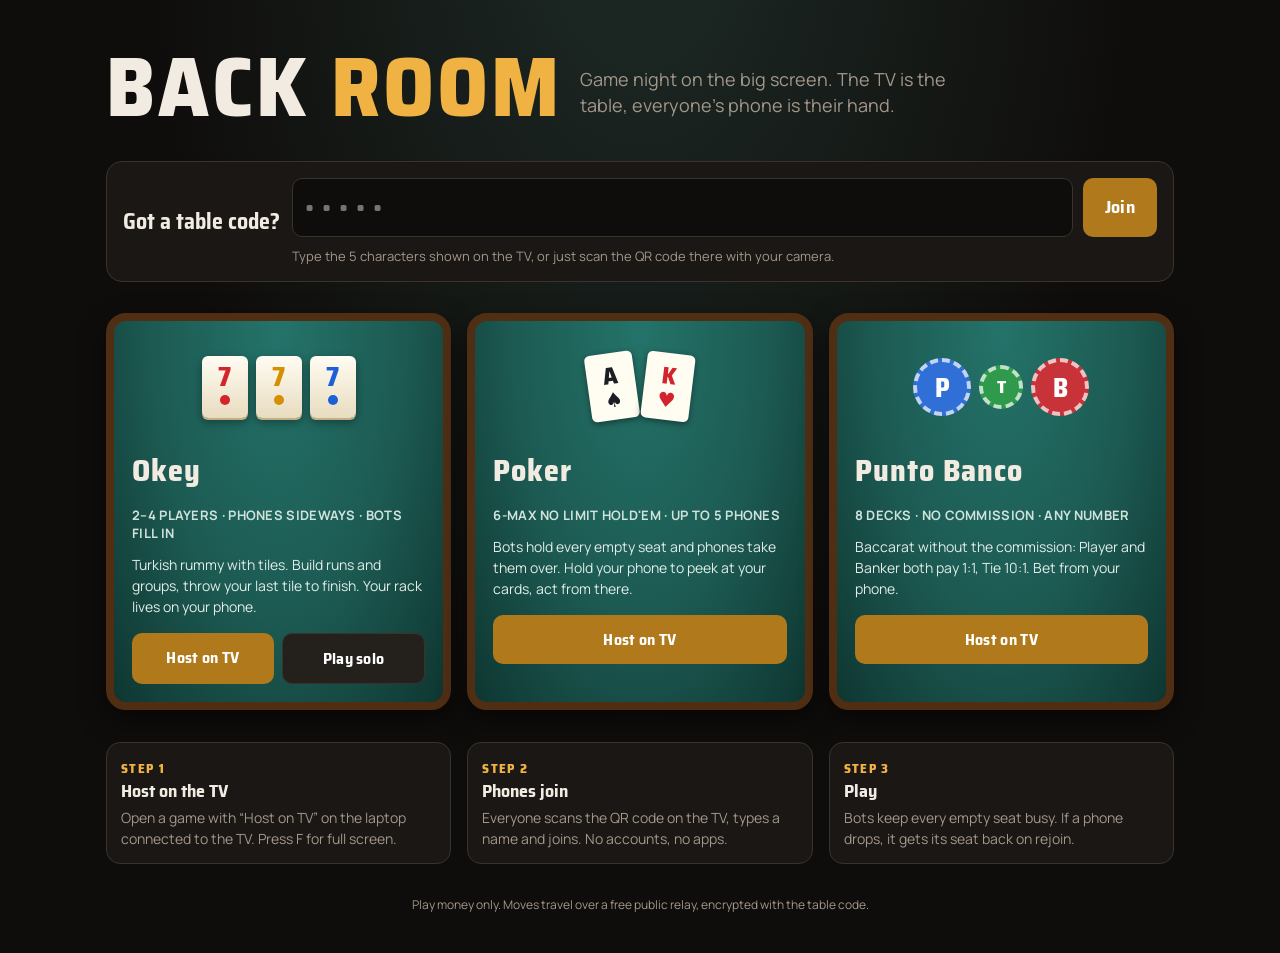
==== commit 73c3d49f: "Add files via upload" ====
--- a/index.html
+++ b/index.html
@@ -3,1183 +3,105 @@
 <head>
 <meta charset="utf-8">
 <meta name="viewport" content="width=device-width,initial-scale=1,viewport-fit=cover">
-<title>Istaka</title>
+<title>Back Room</title>
+<meta name="description" content="Game night on the big screen: Okey, Poker and Punto Banco with phones as controllers.">
 <meta name="apple-mobile-web-app-capable" content="yes">
-<meta name="mobile-web-app-capable" content="yes">
 <meta name="theme-color" content="#0f0d0b">
 <link rel="preconnect" href="https://fonts.googleapis.com">
 <link rel="stylesheet" href="https://fonts.googleapis.com/css2?family=Manrope:wght@400;600;700;800&family=Saira+Semi+Condensed:wght@600;700;800&display=swap">
+<link rel="stylesheet" href="table.css">
 <style>
-/* Layout: card-room table seen from your chair. Opponents and discard corners on a felt board, your wooden rack (istaka) below it. Single dark look. */
-:root{
-  color-scheme:dark;
-  --bg:#0f0d0b;--panel:#1a1714;--panel2:#24201b;--line:#3a332b;--text:#f1ebe2;--muted:#a3978a;
-  --felt:#1c5a52;--felt-hi:#24736a;--felt-lo:#0f3631;
-  --wood:#7a4a24;--wood-hi:#9a6234;--wood-lo:#4f2e14;
-  --tile:#fffcf2;--tile-lo:#e8dcc0;--tile-edge:#bfae86;
-  --red:#d3262c;--yel:#d68f00;--blu:#1d5fd6;--blk:#1d1b1a;
-  --accent:#f0b343;--accent-ink:#1a1205;--ok:#4bbf6b;--bad:#e5594f;
-  --display:"Saira Semi Condensed","Arial Narrow",system-ui,sans-serif;
-  --body:"Manrope",system-ui,-apple-system,"Segoe UI",Roboto,sans-serif;
-  --mono:ui-monospace,Consolas,monospace;
-}
-*{box-sizing:border-box}
-[hidden]{display:none!important}
-html,body{margin:0;background:var(--bg);color:var(--text);font-family:var(--body);font-size:14px}
-body{padding-top:env(safe-area-inset-top,0px);padding-bottom:env(safe-area-inset-bottom,0px)}
-.wrap{max-width:980px;margin:0 auto;padding-block:10px 28px;padding-left:max(12px,env(safe-area-inset-left,0px));padding-right:max(12px,env(safe-area-inset-right,0px))}
-button{font-family:inherit}
-button:focus-visible,input:focus-visible,textarea:focus-visible{outline:2px solid var(--accent);outline-offset:2px}
-.muted{color:var(--muted)}.sp{flex:1}
-header{display:flex;align-items:center;gap:12px;flex-wrap:wrap}
-.brand{font-family:var(--display);font-weight:800;font-size:26px;letter-spacing:1.5px;line-height:1}
-.brand span{color:var(--accent)}
-.brand small{display:block;font-family:var(--body);font-size:12px;font-weight:600;letter-spacing:0;color:var(--muted);margin-top:3px}
-.scores{display:flex;gap:6px;flex-wrap:wrap}
-.sc{background:var(--panel);border:1px solid var(--line);border-radius:8px;padding:4px 9px;font-size:12px;display:flex;gap:6px;align-items:baseline}
-.sc b{font-family:var(--display);font-size:16px;color:var(--accent);font-variant-numeric:tabular-nums}
-.small{background:var(--panel2);color:var(--text);border:1px solid var(--line);border-radius:8px;padding:6px 10px;font-size:13px;cursor:pointer}
-.small.acc{background:var(--accent);border-color:var(--accent);color:var(--accent-ink);font-weight:700}
-.small.on{border-color:var(--accent);color:var(--accent)}
-button:disabled{opacity:.35;cursor:default}
-.settings{display:flex;gap:6px;flex-wrap:wrap;margin:10px 0}
-
-.online{background:var(--panel);border:1px solid var(--line);border-radius:12px;padding:10px 12px;display:grid;gap:8px;margin-bottom:10px}
-.row{display:flex;gap:8px;align-items:center;flex-wrap:wrap}
-.dot{width:8px;height:8px;border-radius:50%;background:var(--muted);flex:none}.dot.on{background:var(--ok)}
-input.txt{background:var(--bg);color:var(--text);border:1px solid var(--line);border-radius:8px;padding:6px 8px;font:inherit;font-size:13px;width:120px}
-.bigcode{font-family:var(--display);font-size:38px;letter-spacing:10px;font-weight:800;color:var(--accent);line-height:1}
-input.codein{background:var(--bg);color:var(--text);border:1px solid var(--line);border-radius:10px;padding:8px 12px;font-family:var(--display);font-size:26px;font-weight:800;letter-spacing:8px;width:190px;text-transform:uppercase}
-textarea.code{width:100%;height:70px;background:var(--bg);color:var(--text);border:1px solid var(--line);border-radius:8px;padding:6px 8px;font:11px/1.4 var(--mono);word-break:break-all}
-.linkbtn{background:none;border:0;color:var(--muted);text-decoration:underline;cursor:pointer;font-size:12px;padding:0}
-.p2p{display:grid;gap:6px}
-
-.board{position:relative;background:radial-gradient(ellipse at center,var(--felt-hi),var(--felt) 55%,var(--felt-lo));border:10px solid var(--wood-lo);border-radius:22px;box-shadow:inset 0 0 40px rgba(0,0,0,.5),0 10px 26px rgba(0,0,0,.55);
-  display:grid;grid-template-columns:minmax(64px,1fr) minmax(0,2fr) minmax(64px,1fr);grid-template-rows:auto minmax(150px,auto) auto;
-  grid-template-areas:"tl top tr" "left mid right" "bl status br";gap:8px;padding:10px}
-.a-tl{grid-area:tl}.a-tr{grid-area:tr}.a-bl{grid-area:bl}.a-br{grid-area:br}.a-top{grid-area:top}.a-left{grid-area:left}.a-right{grid-area:right}.a-mid{grid-area:mid}.a-status{grid-area:status}
-.seat{display:flex;flex-direction:column;align-items:center;justify-content:center;gap:4px;min-width:0}
-.plate{background:rgba(10,8,6,.82);border:1px solid var(--line);border-radius:10px;padding:5px 10px;text-align:center;min-width:86px;max-width:100%}
-.plate.turn{border-color:var(--accent);box-shadow:0 0 0 2px var(--accent),0 0 16px rgba(240,179,67,.45)}
-.plate .nm{font-weight:800;font-size:13px;white-space:nowrap;overflow:hidden;text-overflow:ellipsis;max-width:120px}
-.plate .meta{font-size:11px;color:var(--muted)}
-.tagh{font-size:9px;font-weight:800;letter-spacing:.6px;text-transform:uppercase;color:var(--accent);border:1px solid var(--accent);border-radius:4px;padding:0 3px;margin-left:4px}
-.backs{display:flex}
-.backs i{width:12px;height:17px;border-radius:2px;background:linear-gradient(var(--tile),var(--tile-lo));box-shadow:0 1px 0 var(--tile-edge);margin-left:-5px;border:1px solid rgba(0,0,0,.15)}
-.backs i:first-child{margin-left:0}
-.disc{display:flex;flex-direction:column;align-items:center;justify-content:center;gap:3px;min-height:72px;border:2px dashed rgba(255,255,255,.14);border-radius:10px;padding:4px;position:relative}
-.disc .lbl{font-size:10px;color:var(--muted);text-align:center;line-height:1.2}
-.disc.can{border-color:var(--accent);cursor:pointer;animation:pulse 1.3s ease-in-out infinite}
-.disc.drop{border-color:var(--ok);border-style:solid}
-.disc .cnt{position:absolute;top:-8px;right:-8px;background:var(--panel2);border:1px solid var(--line);border-radius:999px;font-size:10px;font-weight:800;padding:0 5px}
-@keyframes pulse{50%{box-shadow:0 0 0 4px rgba(240,179,67,.25)}}
-.mid{display:flex;align-items:center;justify-content:center;gap:16px;flex-wrap:wrap}
-.pile{display:flex;flex-direction:column;align-items:center;gap:4px}
-.stack{width:42px;height:58px;border-radius:6px;background:linear-gradient(var(--tile),var(--tile-lo));box-shadow:0 2px 0 var(--tile-edge),3px 3px 0 var(--tile-lo),3px 5px 0 var(--tile-edge),0 6px 10px rgba(0,0,0,.45);display:flex;align-items:center;justify-content:center;font-family:var(--display);font-weight:800;color:#6b5b3d;font-size:18px}
-.pile.can .stack{outline:3px solid var(--accent);outline-offset:3px;cursor:pointer;animation:pulse 1.3s ease-in-out infinite}
-.pile .lbl{font-size:11px;color:var(--muted);text-align:center}
-.okeyl{font-size:12px;text-align:center;line-height:1.3}
-.status{display:flex;flex-direction:column;gap:6px;align-items:center;justify-content:center;text-align:center;font-weight:700;font-size:14px;min-height:40px}
-.okeyrow{display:flex;gap:8px;align-items:flex-end}
-.okeyrow .pile .lbl b{color:var(--text)}
-
-.tile{position:relative;width:100%;aspect-ratio:3/4.1;border-radius:5px;background:linear-gradient(var(--tile),var(--tile-lo));box-shadow:0 2px 0 var(--tile-edge),0 3px 6px rgba(0,0,0,.35);
-  display:flex;flex-direction:column;align-items:center;justify-content:flex-start;padding-top:12%;font-family:var(--display);font-weight:800;line-height:1;user-select:none;-webkit-user-select:none;touch-action:none}
-.tile .n{font-size:var(--tf,20px)}
-.tile .d{width:22%;aspect-ratio:1;border-radius:50%;background:currentColor;margin-top:10%}
-.tile.c0{color:var(--red)}.tile.c1{color:var(--yel)}.tile.c2{color:var(--blu)}.tile.c3{color:var(--blk)}
-.tile.fj{color:var(--blk)}.tile.fj .n{font-size:calc(var(--tf,20px)*1.1)}
-.tile.wild::after{content:"OKEY";position:absolute;bottom:4%;left:0;right:0;text-align:center;font-family:var(--body);font-size:calc(var(--tf,20px)*.32);letter-spacing:.3px;color:var(--accent-ink);background:var(--accent);margin:0 12%;border-radius:3px}
-.tile.sel{transform:translateY(-8px);box-shadow:0 0 0 3px var(--accent),0 8px 12px rgba(0,0,0,.45)}
-.tile.new{box-shadow:0 0 0 2px var(--ok),0 3px 6px rgba(0,0,0,.35)}
-.tile.ghost{position:fixed;z-index:80;pointer-events:none;transform:rotate(-4deg) scale(1.08);opacity:.95}
-.tile.dragsrc{opacity:.25}
-.mini{width:36px}.mini .tile{--tf:18px}
-.rackwrap{margin-top:12px;background:linear-gradient(var(--wood-hi),var(--wood) 40%,var(--wood-lo));border-radius:12px;padding:8px 8px 12px;box-shadow:0 8px 18px rgba(0,0,0,.5)}
-.rack{display:grid;grid-template-columns:repeat(14,minmax(0,1fr));gap:4px}
-.rack + .rack{margin-top:10px}
-.slot{aspect-ratio:3/4.1;border-radius:5px;background:rgba(0,0,0,.18);box-shadow:inset 0 2px 3px rgba(0,0,0,.35);--tf:clamp(13px,3.4vw,26px)}
-.slot.over{background:rgba(240,179,67,.35)}
-.actions{display:flex;gap:6px;flex-wrap:wrap;margin-top:10px;align-items:center}
-.btn{border:0;border-radius:10px;padding:12px 16px;font-family:var(--display);font-weight:700;font-size:16px;color:#fff;cursor:pointer;letter-spacing:.3px}
-.btn.dis{background:#5a2a2e}.btn.fin{background:#2f7a43}.btn.deal{background:#b07a1c}
-.btn.glow{box-shadow:0 0 0 3px var(--ok),0 0 18px rgba(75,191,107,.6)}
-.hint{font-size:12px;color:var(--muted)}
-#log{max-height:180px;overflow:auto;font:12px/1.5 var(--mono);background:var(--panel);border:1px solid var(--line);border-radius:10px;padding:8px 10px;margin-top:12px}
-#log .hd{color:var(--accent)}
-.foot{font-size:12px;color:var(--muted);line-height:1.5;margin-top:10px}
-
-.modal{position:fixed;inset:0;background:rgba(0,0,0,.66);display:flex;align-items:center;justify-content:center;z-index:60;padding:16px}
-.mbox{background:var(--panel);border:1px solid var(--line);border-radius:14px;width:min(640px,100%);max-height:100%;overflow:auto;padding:16px;display:grid;gap:12px}
-.mbox h2{margin:0;font-family:var(--display);font-size:24px}
-.sets{display:flex;flex-wrap:wrap;gap:12px}
-.set{display:flex;gap:3px;background:rgba(0,0,0,.25);padding:5px;border-radius:8px}
-.set .mini{width:30px}.set .tile{--tf:15px}
-.toast{position:fixed;left:50%;bottom:max(18px,env(safe-area-inset-bottom,0px));transform:translateX(-50%);background:var(--panel2);border:1px solid var(--line);padding:8px 14px;border-radius:10px;font-weight:700;z-index:90;max-width:calc(100% - 32px)}
-/* ---------- TV mode ---------- */
-#tvPanel{display:none}
-body.tv .wrap{max-width:none;display:grid;grid-template-columns:minmax(0,1fr) 340px;grid-template-areas:"head head" "board panel" "board log";grid-template-rows:auto auto minmax(0,1fr);gap:14px;padding-block:14px;min-height:100vh}
-body.tv header{grid-area:head}
-body.tv #board{grid-area:board;min-height:calc(100vh - 120px);grid-template-columns:minmax(150px,1fr) minmax(0,2fr) minmax(150px,1fr);grid-template-rows:auto minmax(0,1fr) auto;border-width:14px;padding:16px;gap:14px}
-body.tv #tvPanel{grid-area:panel;display:grid}
-body.tv #log{grid-area:log;margin-top:0;max-height:none;min-height:120px;font-size:14px;overflow:auto}
-body.tv .settings,body.tv #online,body.tv .rackwrap,body.tv .actions,body.tv .foot{display:none}
-body.tv .mini{width:66px}body.tv .mini .tile{--tf:32px}
-body.tv .stack{width:74px;height:100px;font-size:30px}
-body.tv .plate{padding:8px 16px;min-width:160px}body.tv .plate .nm{font-size:21px;max-width:240px}body.tv .plate .meta{font-size:15px}
-body.tv .tagh{font-size:11px}
-body.tv .status{font-size:26px}
-body.tv .disc{min-height:140px}body.tv .disc .lbl,body.tv .pile .lbl{font-size:14px}body.tv .disc .cnt{font-size:13px;padding:1px 7px}
-body.tv .backs i{width:18px;height:26px;margin-left:-8px}
-body.tv .brand{font-size:40px}body.tv .sc{font-size:16px;padding:6px 12px}body.tv .sc b{font-size:22px}
-.tvp{background:var(--panel);border:1px solid var(--line);border-radius:14px;padding:16px;gap:12px;justify-items:center;text-align:center;align-content:start}
-.tvp .qr{width:230px;height:230px;background:#fff;border-radius:12px;padding:10px;display:flex;align-items:center;justify-content:center;color:#555;font-size:13px}
-.tvp .qr img{width:100%;height:100%;image-rendering:pixelated}
-.tvp .url{font-size:13px;color:var(--muted);word-break:break-all}
-.tvp .who{display:grid;gap:5px;width:100%}
-.tvp .who div{display:flex;justify-content:space-between;gap:8px;background:var(--panel2);border-radius:8px;padding:7px 11px;font-weight:700;font-size:15px}
-.tvp .who .ph{color:var(--accent)}
-
-/* ---------- phone controller ---------- */
-#hud,#ctlJoin,#rotate{display:none}
-body.ctl{padding:0;overflow:hidden;overscroll-behavior:none;-webkit-user-select:none;user-select:none;-webkit-touch-callout:none}
-body.ctl button{touch-action:manipulation}
-body.ctl .wrap{max-width:none;height:100vh;height:100dvh;display:flex;flex-direction:column;gap:6px;padding:max(6px,env(safe-area-inset-top,0px)) max(10px,env(safe-area-inset-right,0px)) max(6px,env(safe-area-inset-bottom,0px)) max(10px,env(safe-area-inset-left,0px))}
-body.ctl header,body.ctl .settings,body.ctl #online,body.ctl #board,body.ctl .actions,body.ctl #log,body.ctl .foot,body.ctl #tvPanel{display:none}
-body.ctl #hud{display:flex}
-body.ctl .rackwrap{flex:1;min-height:0;margin-top:0;display:flex;flex-direction:column;padding:5px 5px 8px}
-body.ctl .rack{flex:1;min-height:0;gap:3px}
-body.ctl .rack + .rack{margin-top:6px}
-body.ctl .slot{aspect-ratio:auto;height:100%;--tf:clamp(15px,6.5vh,30px)}
-body.ctl .rack .tile{aspect-ratio:auto;height:100%;padding-top:14%}
-#hud{flex:none;height:clamp(78px,29vh,124px);gap:6px;align-items:stretch;background:radial-gradient(ellipse at center,var(--felt-hi),var(--felt) 60%,var(--felt-lo));border-radius:12px;padding:5px;border:3px solid var(--wood-lo);transition:box-shadow .2s}
-#hud.myturn{box-shadow:0 0 0 3px var(--accent),0 0 22px rgba(240,179,67,.55)}
-.hz{display:flex;flex-direction:column;align-items:center;justify-content:center;gap:2px;border-radius:9px;padding:3px 6px;border:2px dashed rgba(255,255,255,.15);min-width:0;flex:none}
-.hz .lbl{font-size:10px;color:var(--muted);white-space:nowrap;max-width:84px;overflow:hidden;text-overflow:ellipsis}
-.hz.can{border-color:var(--accent);border-style:solid;animation:pulse 1.3s ease-in-out infinite;cursor:pointer}
-.hz.drop{border-color:var(--ok);border-style:solid}
-.hz.st{flex:1;border:0;text-align:center;font-size:clamp(13px,4.2vh,19px);line-height:1.2}
-.hz.st .lbl{font-size:11px;max-width:none}
-#hud .mini{width:clamp(30px,8.5vh,44px);min-height:10px}#hud .mini .tile{--tf:clamp(14px,4.4vh,22px)}
-#hud .stack{width:clamp(30px,8.5vh,44px);height:clamp(41px,11.6vh,60px);font-size:clamp(13px,4vh,19px)}
-.hz.info .r2{display:flex;gap:4px}
-.hbtns{display:flex;flex-direction:column;gap:5px;flex:none;width:clamp(78px,13vw,110px)}
-.hb{flex:1;border:0;border-radius:9px;font-family:var(--display);font-weight:800;font-size:clamp(14px,4.4vh,19px);color:#fff;cursor:pointer;letter-spacing:.3px}
-.hb.fin{background:#2f7a43}.hb.sort{background:var(--panel2);border:1px solid var(--line);font-size:clamp(12px,3.6vh,15px)}
-.hb.fin.glow{box-shadow:0 0 0 3px var(--ok),0 0 16px rgba(75,191,107,.6)}
-body.ctl.joining #ctlJoin{display:flex;position:fixed;inset:0;z-index:70;background:var(--bg);align-items:center;justify-content:center;padding:max(16px,env(safe-area-inset-top,0px)) max(16px,env(safe-area-inset-right,0px)) max(16px,env(safe-area-inset-bottom,0px)) max(16px,env(safe-area-inset-left,0px));overflow:auto}
-.jcard{display:grid;gap:10px;width:min(360px,100%);text-align:left}
-.jcard .brand{font-size:34px;margin-bottom:6px}
-.jcard input{width:100%;font-size:18px}
-.jcard .codein{width:100%}
-.jcard .btn{width:100%;font-size:19px;padding:14px}
-@media (orientation:portrait){body.ctl:not(.joining) #rotate{display:flex;position:fixed;inset:0;z-index:75;background:var(--bg);flex-direction:column;align-items:center;justify-content:center;gap:14px;text-align:center;padding:24px;font-size:20px;font-weight:800}}
-#rotate .ico{width:64px;height:100px;border:4px solid var(--accent);border-radius:12px;animation:rot 2.2s ease-in-out infinite}
-@keyframes rot{0%,30%{transform:rotate(0)}60%,100%{transform:rotate(-90deg)}}
-
-@media (max-width:620px){
-  .board{border-width:7px;padding:6px;gap:5px;grid-template-columns:58px minmax(0,1fr) 58px}
-  .plate{min-width:0;padding:4px 6px}.plate .nm{font-size:11px;max-width:70px}
-  .mini{width:30px}.stack{width:36px;height:50px}
-  .rack{gap:2px}.rackwrap{padding:6px 5px 9px}
-  .btn{padding:10px 12px;font-size:15px}
-}
-@media (prefers-reduced-motion:reduce){*{animation:none!important;transition:none!important}}
+/* Layout: one column on phones, join box first; on a TV/laptop the three game cards sit in a row under the masthead. */
+body{min-height:100vh;background:radial-gradient(ellipse at 50% -10%,#1d2a26 0%,var(--bg) 55%)}
+.wrap{max-width:1100px;margin:0 auto;padding-block:clamp(18px,5vh,56px) 40px;padding-left:max(16px,env(safe-area-inset-left,0px));padding-right:max(16px,env(safe-area-inset-right,0px));display:grid;gap:clamp(18px,3.5vh,34px)}
+.mast{display:flex;align-items:flex-end;gap:18px;flex-wrap:wrap}
+.mast .brand{font-size:clamp(42px,8vw,84px);letter-spacing:3px}
+.mast p{margin:0 0 .6em;color:var(--muted);font-size:clamp(14px,1.8vw,18px);max-width:34ch;line-height:1.45}
+.join{background:var(--panel);border:1px solid var(--line);border-radius:16px;padding:16px;display:flex;gap:12px;align-items:center;flex-wrap:wrap}
+.join h2{margin:0;font-family:var(--display);font-size:22px;font-weight:700;flex:0 0 auto}
+.join form{display:flex;gap:10px;flex:1;min-width:0;flex-wrap:wrap}
+.join .codein{flex:1;min-width:180px;width:100%}
+.join .btn{flex:0 0 auto;padding:12px 22px;font-size:18px}
+.join .note{flex-basis:100%;font-size:13px;color:var(--muted)}
+.games{display:grid;grid-template-columns:repeat(3,minmax(0,1fr));gap:16px}
+.game{background:radial-gradient(ellipse at 50% 0%,var(--felt-hi),var(--felt) 55%,var(--felt-lo));border:8px solid var(--wood-lo);border-radius:20px;padding:18px;display:grid;gap:12px;align-content:start;box-shadow:0 10px 26px rgba(0,0,0,.5);min-width:0}
+.game h3{margin:0;font-family:var(--display);font-size:30px;letter-spacing:1px;font-weight:800}
+.game .meta{font-size:13px;color:#cfe3dc;font-weight:700;letter-spacing:.3px}
+.game p{margin:0;font-size:14px;line-height:1.5;color:#e2ece8}
+.emblem{height:96px;display:flex;align-items:center;justify-content:center;gap:8px}
+.tile{width:46px;height:62px;border-radius:6px;background:linear-gradient(var(--ivory),var(--ivory-lo));box-shadow:0 2px 0 var(--ivory-edge),0 4px 10px rgba(0,0,0,.4);display:flex;flex-direction:column;align-items:center;padding-top:8px;font-family:var(--display);font-weight:800;font-size:26px;line-height:1}
+.tile i{width:10px;height:10px;border-radius:50%;background:currentColor;margin-top:5px}
+.tile.r{color:var(--red)}.tile.y{color:var(--yel)}.tile.b{color:var(--blu)}
+.emblem .pc{--cw:48px}
+.emblem .pc:first-child{transform:rotate(-8deg)}.emblem .pc:last-child{transform:rotate(7deg)}
+.coin{width:58px;height:58px;border-radius:50%;display:flex;align-items:center;justify-content:center;font-family:var(--display);font-weight:800;font-size:26px;color:#fff;border:4px dashed rgba(255,255,255,.7)}
+.coin.p{background:var(--pblue)}.coin.b{background:var(--bred)}.coin.t{background:#2f9a4c;width:44px;height:44px;font-size:18px}
+.actions{display:flex;gap:8px;flex-wrap:wrap;margin-top:4px}
+.actions .btn{flex:1;text-decoration:none;text-align:center;min-width:140px}
+.how{display:grid;grid-template-columns:repeat(3,minmax(0,1fr));gap:16px}
+.how div{background:var(--panel);border:1px solid var(--line);border-radius:14px;padding:14px;font-size:14px;line-height:1.5;color:var(--muted)}
+.how b{display:block;color:var(--text);font-family:var(--display);font-size:18px;margin-bottom:2px}
+.how .n{font-family:var(--display);color:var(--accent);font-weight:800;font-size:13px;letter-spacing:.1em}
+footer{font-size:12px;color:var(--muted);text-align:center}
+@media (max-width:860px){.games,.how{grid-template-columns:1fr}.join h2{flex-basis:100%}}
 </style>
 </head>
 <body>
 <div class="wrap">
-  <header>
-    <div class="brand">IST<span>AKA</span><small>Okey · 4 players · bots fill empty seats</small></div>
-    <span class="sp"></span>
-    <div class="scores" id="scores"></div>
-  </header>
-  <div class="settings">
-    <button class="small on" id="tHint">Hints: on</button>
-    <select class="small" id="speed" aria-label="Bot speed"><option value="450">Fast bots</option><option value="900" selected>Normal bots</option><option value="1500">Slow bots</option></select>
-    <button class="small" id="tNew">New game</button>
-    <button class="small acc" id="tTV">TV mode</button>
+  <div class="mast">
+    <div class="brand">BACK <span>ROOM</span></div>
+    <p>Game night on the big screen. The TV is the table, everyone's phone is their hand.</p>
   </div>
 
-  <div class="online" id="online"></div>
+  <section class="join" aria-labelledby="joinH">
+    <h2 id="joinH">Got a table code?</h2>
+    <form id="jf">
+      <input class="codein" id="code" maxlength="5" autocapitalize="characters" autocomplete="off" spellcheck="false" placeholder="•••••" aria-label="Table code">
+      <button class="btn gold" type="submit">Join</button>
+      <div class="note">Type the 5 characters shown on the TV, or just scan the QR code there with your camera.</div>
+    </form>
+  </section>
 
-  <div class="board" id="board"></div>
-  <div class="tvp" id="tvPanel"></div>
-  <div id="hud"></div>
+  <section class="games" aria-label="Games">
+    <article class="game">
+      <div class="emblem"><div class="tile r">7<i></i></div><div class="tile y">7<i></i></div><div class="tile b">7<i></i></div></div>
+      <h3>Okey</h3>
+      <div class="meta">2–4 PLAYERS · PHONES SIDEWAYS · BOTS FILL IN</div>
+      <p>Turkish rummy with tiles. Build runs and groups, throw your last tile to finish. Your rack lives on your phone.</p>
+      <div class="actions"><a class="btn gold" href="okey.html?tv">Host on TV</a><a class="btn dark" href="okey.html">Play solo</a></div>
+    </article>
+    <article class="game">
+      <div class="emblem"><div class="pc s-s"><span class="r">A</span><span class="s">♠</span></div><div class="pc s-h"><span class="r">K</span><span class="s">♥</span></div></div>
+      <h3>Poker</h3>
+      <div class="meta">6-MAX NO LIMIT HOLD'EM · UP TO 5 PHONES</div>
+      <p>Bots hold every empty seat and phones take them over. Hold your phone to peek at your cards, act from there.</p>
+      <div class="actions"><a class="btn gold" href="poker.html?tv">Host on TV</a></div>
+    </article>
+    <article class="game">
+      <div class="emblem"><div class="coin p">P</div><div class="coin t">T</div><div class="coin b">B</div></div>
+      <h3>Punto Banco</h3>
+      <div class="meta">8 DECKS · NO COMMISSION · ANY NUMBER</div>
+      <p>Baccarat without the commission: Player and Banker both pay 1:1, Tie 10:1. Bet from your phone.</p>
+      <div class="actions"><a class="btn gold" href="punto.html?tv">Host on TV</a></div>
+    </article>
+  </section>
 
-  <div class="rackwrap"><div class="rack" id="rack0"></div><div class="rack" id="rack1"></div></div>
-  <div class="actions">
-    <button class="small" id="sSets">Arrange sets</button>
-    <button class="small" id="sPairs">Arrange pairs</button>
-    <button class="small" id="sColor">By color</button>
-    <span class="sp"></span>
-    <span class="hint" id="selHint"></span>
-    <button class="btn dis" id="bDiscard" disabled>Discard</button>
-    <button class="btn fin" id="bFinish" disabled>Finish</button>
-    <button class="btn deal" id="bDeal" hidden>Deal</button>
-  </div>
-  <div id="log"></div>
-  <p class="foot">Tap a tile to pick it up, tap another tile or an empty slot to move it, or drag. On your turn take from the pile or from the discard on your left, then discard to your right, or hit Finish with your last tile when the other 14 make sets. Runs are one color in a row (12-13-1 is fine, 13-1-2 isn't), groups are one number in 3–4 colors, or go out with 7 pairs. Okey is the tile one above the indicator and is wild; the ★ jokers stand in for the okey's own value. Points: finish 2, seven pairs 4, finishing by throwing the okey doubles it.</p>
+  <section class="how" aria-label="How it works">
+    <div><span class="n">STEP 1</span><b>Host on the TV</b>Open a game with “Host on TV” on the laptop connected to the TV. Press F for full screen.</div>
+    <div><span class="n">STEP 2</span><b>Phones join</b>Everyone scans the QR code on the TV, types a name and joins. No accounts, no apps.</div>
+    <div><span class="n">STEP 3</span><b>Play</b>Bots keep every empty seat busy. If a phone drops, it gets its seat back on rejoin.</div>
+  </section>
+  <footer>Play money only. Moves travel over a free public relay, encrypted with the table code.</footer>
 </div>
-
-<div class="modal" id="resModal" hidden><div class="mbox" role="dialog" aria-modal="true" aria-labelledby="resTitle">
-  <h2 id="resTitle"></h2><div id="resBody"></div>
-  <div class="row"><span class="sp"></span><button class="small" id="resClose">Close</button><button class="small acc" id="resNext">Next round</button></div>
-</div></div>
 <div class="toast" id="toast" hidden></div>
-<div id="ctlJoin"></div>
-<div id="rotate"><div class="ico"></div><div>Turn your phone sideways</div><div class="muted" style="font-size:14px;font-weight:600">Your rack needs the room.</div></div>
-
+<script src="table.js"></script>
 <script>
-/* ================= tiles ================= */
-const CN=['Red','Yellow','Blue','Black'];
-const BOTS=[{name:'Emre'},{name:'Ayşe'},{name:'Mehmet'},{name:'Zeynep'}];
-const PAGES_URL='https://manuhoang.github.io/istaka/';
-const QS=new URLSearchParams(location.search);
-const GUEST_PREF=[2,1,3];
-const REMOTE_MS=60000;
-const $=s=>document.querySelector(s);
-const esc=s=>String(s==null?'':s).replace(/[&<>"']/g,c=>({'&':'&amp;','<':'&lt;','>':'&gt;','"':'&quot;',"'":'&#39;'}[c]));
-function randInt(n){const a=new Uint32Array(1);crypto.getRandomValues(a);return a[0]%n;}
-function shuffle(a){for(let i=a.length-1;i>0;i--){const j=randInt(i+1);[a[i],a[j]]=[a[j],a[i]];}return a;}
-function tInfo(id){return id>=104?{fj:true}:{c:Math.floor(id/26),n:Math.floor((id%26)/2)+1};}
-let OK={c:-1,n:-1};
-function setOkey(ind){if(ind==null||ind<0){OK={c:-1,n:-1};return;}const t=tInfo(ind);OK={c:t.c,n:t.n%13+1};}
-function isWild(id){const t=tInfo(id);return !t.fj&&t.c===OK.c&&t.n===OK.n;}
-function concrete(id){const t=tInfo(id);return t.fj?{c:OK.c,n:OK.n}:t;}
-function tname(id){const t=tInfo(id);return t.fj?'joker ★':`${t.n} ${CN[t.c]}`;}
-function tileHTML(id,extra){
-  if(id==null||id<0)return '';
-  const t=tInfo(id);
-  const cls=t.fj?'fj':'c'+t.c;
-  return `<div class="tile ${cls}${cfg.hint&&isWild(id)?' wild':''}${extra?' '+extra:''}" data-id="${id}"><span class="n">${t.fj?'★':t.n}</span>${t.fj?'':'<span class="d"></span>'}</div>`;
-}
-
-/* ================= solver ================= */
-let MEMO=new Map();
-function toCounts(ids){const cnt=new Array(52).fill(0);let w=0;for(const id of ids){if(isWild(id)){w++;continue;}const t=concrete(id);cnt[t.c*13+t.n-1]++;}return {cnt,w};}
-function solve(cnt,w){
-  const key=cnt.join('')+'|'+w;
-  const m=MEMO.get(key);if(m)return m;
-  let k=-1;for(let i=0;i<52;i++)if(cnt[i]){k=i;break;}
-  let best;
-  if(k<0){best={s:w,sets:[],left:Array.from({length:w},()=>({w:1}))};MEMO.set(key,best);return best;}
-  const c=(k/13)|0,n=k%13+1;
-  const cc=cnt.slice();cc[k]--;
-  {const r=solve(cc,w);best={s:r.s,sets:r.sets,left:[{c,n}].concat(r.left)};}
-  const tryOpt=(c2,w2,set)=>{const r=solve(c2,w2);const s=set.length+r.s;if(s>best.s)best={s,sets:[set].concat(r.sets),left:r.left};};
-  // groups: one number, distinct colors
-  const oth=[];for(let c2=c+1;c2<4;c2++)if(cc[c2*13+n-1]>0)oth.push(c2);
-  for(let mask=0;mask<(1<<oth.length);mask++){
-    const ch=oth.filter((_,i)=>mask>>i&1);
-    for(let s=3;s<=4;s++){
-      const need=s-1-ch.length;if(need<0||need>w)continue;
-      const g=cc.slice();ch.forEach(c2=>g[c2*13+n-1]--);
-      const used=new Set([c,...ch]);const free=[0,1,2,3].filter(x=>!used.has(x));
-      tryOpt(g,w-need,[{c,n},...ch.map(c2=>({c:c2,n})),...free.slice(0,need).map(c2=>({w:1,c:c2,n}))]);
-    }
-  }
-  // runs: this tile is the lowest real tile of its color, wilds may sit below it
-  for(let p=0;p<=w;p++){
-    if(n-p<1)break;
-    const r=cc.slice();let ww=w-p;const set=[];
-    for(let v=n-p;v<n;v++)set.push({w:1,c,n:v});
-    set.push({c,n});
-    if(set.length>=3)tryOpt(r.slice(),ww,set.slice());
-    for(let v=n+1;v<=14;v++){
-      if(v===14&&n-p===1)break;
-      const nv=v===14?1:v,idx=c*13+nv-1;
-      if(r[idx]>0){r[idx]--;set.push({c,n:nv});}
-      else if(ww>0){ww--;set.push({w:1,c,n:nv});}
-      else break;
-      if(set.length>=3)tryOpt(r.slice(),ww,set.slice());
-    }
-  }
-  // a 1 used on top of 13 (…12-13-1)
-  if(n===1){
-    const r=cc.slice();let ww=w;const set=[{c,n:1}];
-    for(let v=13;v>=2;v--){
-      const idx=c*13+v-1;
-      if(r[idx]>0){r[idx]--;set.unshift({c,n:v});}
-      else if(ww>0){ww--;set.unshift({w:1,c,n:v});}
-      else break;
-      if(set.length>=3)tryOpt(r.slice(),ww,set.slice());
-    }
-  }
-  MEMO.set(key,best);
-  if(MEMO.size>250000)MEMO=new Map();
-  return best;
-}
-function solveIds(ids){const {cnt,w}=toCounts(ids);return solve(cnt,w);}
-function pairsOK(ids){
-  if(ids.length!==14)return false;
-  const {cnt,w}=toCounts(ids);let singles=0;
-  for(const x of cnt)singles+=x%2;
-  return singles<=w&&(w-singles)%2===0;
-}
-function winType(ids){
-  if(ids.length!==14)return null;
-  if(pairsOK(ids))return 'pairs';
-  return solveIds(ids).s===14?'sets':null;
-}
-function canFinish(rack){
-  const out=[];
-  for(const id of new Set(rack)){
-    const rest=rack.slice();rest.splice(rest.indexOf(id),1);
-    const t=winType(rest);if(t)out.push({id,type:t});
-  }
-  return out;
-}
-
-/* ================= arranging ================= */
-function mapItemsToIds(items,ids){
-  const pool=new Map(),wild=[];
-  for(const id of ids){if(isWild(id)){wild.push(id);continue;}const t=concrete(id),k=t.c+'-'+t.n;if(!pool.has(k))pool.set(k,[]);pool.get(k).push(id);}
-  return items.map(it=>{
-    if(it.w)return wild.shift();
-    const a=pool.get(it.c+'-'+it.n);return a&&a.length?a.shift():wild.shift();
-  }).filter(x=>x!=null);
-}
-function arrangeSets(ids){
-  const r=solveIds(ids);const used=new Set();const groups=[];
-  const remaining=ids.slice();
-  for(const set of r.sets){
-    const g=mapItemsToIds(set,remaining);g.forEach(id=>remaining.splice(remaining.indexOf(id),1));groups.push(g);
-  }
-  remaining.sort(byColor);
-  return {groups,left:remaining};
-}
-function byColor(a,b){
-  const wa=isWild(a),wb=isWild(b);if(wa!==wb)return wa?1:-1;
-  const ta=concrete(a),tb=concrete(b);return ta.c-tb.c||ta.n-tb.n||a-b;
-}
-function arrangePairs(ids){
-  const m=new Map(),wild=[];
-  for(const id of ids){if(isWild(id)){wild.push(id);continue;}const t=concrete(id),k=t.c*13+t.n;if(!m.has(k))m.set(k,[]);m.get(k).push(id);}
-  const groups=[],single=[];
-  [...m.keys()].sort((a,b)=>a-b).forEach(k=>{const a=m.get(k);if(a.length>=2)groups.push(a.slice(0,2));if(a.length%2)single.push(a[a.length-1]);});
-  return {groups,left:single.concat(wild)};
-}
-
-/* ================= state ================= */
-const cfg={hint:true,delay:900,tv:false,ctl:false};
-const S={mode:'solo',me:0,players:[],dealer:-1,turn:-1,phase:'idle',center:[],ind:-1,rn:0,mv:0,result:null,log:[],gen:0,
-  deadline:0,lastDrawn:[null,null,null,null],timer:null};
-let V=null; // view currently rendered (host builds it, client receives it)
-function mkPlayers(){
-  S.players=[0,1,2,3].map(i=>i===0&&!cfg.tv?{name:NET.nick||'You',ctrl:'me',rack:[],disc:[],score:0}:{name:BOTS[i].name,ctrl:'bot',rack:[],disc:[],score:0});
-}
-function nm(i){return S.players[i].name;}
-function logl(t,hd){S.log.push(hd?'§'+t:t);if(S.log.length>300)S.log.splice(0,S.log.length-300);}
-
-function startRound(){
-  if(S.mode==='client')return;
-  S.gen++;clearTimeout(S.timer);
-  S.rn++;S.mv++;S.result=null;
-  const deck=shuffle([...Array(106).keys()]);
-  let k=deck.findIndex(id=>id<104);S.ind=deck.splice(k,1)[0];setOkey(S.ind);
-  S.dealer=S.dealer<0?randInt(4):(S.dealer+1)%4;
-  S.players.forEach(p=>{p.rack=[];p.disc=[];});
-  for(let i=0;i<4;i++){const seat=(S.dealer+i)%4;S.players[seat].rack=deck.splice(0,i===0?15:14);}
-  S.center=deck;S.turn=S.dealer;S.phase='discard';S.lastDrawn=[null,null,null,null];
-  logl(`Round ${S.rn} · indicator ${tname(S.ind)} · okey is ${OK.n} ${CN[OK.c]}`,true);
-  logl(`${nm(S.dealer)}: starts with 15 tiles`);
-  afterChange();
-}
-function doDraw(i,src){
-  if(S.turn!==i||S.phase!=='draw')return false;
-  let id;
-  if(src==='left'){const L=S.players[(i+3)%4].disc;if(!L.length)return false;id=L.pop();logl(`${nm(i)}: takes ${tname(id)} from ${nm((i+3)%4)}'s discard`);}
-  else{if(!S.center.length)return false;id=S.center.pop();logl(`${nm(i)}: draws from the pile`);}
-  S.players[i].rack.push(id);S.lastDrawn[i]=id;S.phase='discard';S.mv++;
-  afterChange();return true;
-}
-function doDiscard(i,id){
-  if(S.turn!==i||S.phase!=='discard')return false;
-  const r=S.players[i].rack,k=r.indexOf(id);if(k<0)return false;
-  r.splice(k,1);S.players[i].disc.push(id);
-  logl(`${nm(i)}: discards ${tname(id)}`);
-  S.turn=(i+1)%4;S.phase='draw';S.mv++;
-  if(!S.center.length){endRound({type:'draw'});return true;}
-  afterChange();return true;
-}
-function doFinish(i,id){
-  if(S.turn!==i||S.phase!=='discard')return false;
-  const r=S.players[i].rack,k=r.indexOf(id);if(k<0)return false;
-  const rest=r.slice();rest.splice(k,1);
-  const type=winType(rest);if(!type)return false;
-  r.splice(k,1);
-  const okeyFin=isWild(id);
-  const pts=(type==='pairs'?4:2)*(okeyFin?2:1);
-  S.players[i].score+=pts;
-  const arr=type==='pairs'?arrangePairs(rest):arrangeSets(rest);
-  logl(`${nm(i)}: finishes${type==='pairs'?' with seven pairs':''}${okeyFin?' by throwing the okey':''}: +${pts}`);
-  endRound({type,w:i,okey:okeyFin?1:0,pts,fin:id,groups:arr.groups.concat(arr.left.length?[arr.left]:[])});
-  return true;
-}
-function endRound(res){
-  S.result=res;S.phase='over';S.mv++;clearTimeout(S.timer);
-  if(res.type==='draw')logl('The pile ran out. Round is a draw.');
-  afterChange();
-}
-
-/* ================= bots ================= */
-function handValue(ids){
-  const r=solveIds(ids);let v=r.s*10;
-  const L=r.left.filter(x=>!x.w);
-  for(let i=0;i<L.length;i++)for(let j=i+1;j<L.length;j++){
-    const a=L[i],b=L[j];
-    if(a.c===b.c){const d=Math.abs(a.n-b.n);if(d===1||d===12)v+=4;else if(d===2||d===11)v+=2;}
-    else if(a.n===b.n)v+=3;
-  }
-  const {cnt,w}=toCounts(ids);let pairs=0;for(const x of cnt)pairs+=x>>1;
-  if(pairs>=4)v=Math.max(v,pairs*22+w*18-10);
-  return v;
-}
-function bestDiscard(rack,avoid){
-  let best=null,bv=-1e9;
-  for(const id of new Set(rack)){
-    if(isWild(id)&&rack.some(x=>!isWild(x)))continue;
-    if(id===avoid&&rack.length>2)continue;
-    const rest=rack.slice();rest.splice(rest.indexOf(id),1);
-    const v=handValue(rest)+Math.random()*0.8;
-    if(v>bv){bv=v;best=id;}
-  }
-  return {id:best==null?rack[0]:best,v:bv};
-}
-function botDraw(i){
-  const p=S.players[i],L=S.players[(i+3)%4].disc,top=L.length?L[L.length-1]:null;
-  if(top!=null){
-    const with_=p.rack.concat([top]);
-    if(canFinish(with_).length)return doDraw(i,'left');
-    const now=handValue(p.rack);
-    const after=bestDiscard(with_,top).v;
-    if(after-now>=10||(after-now>=6&&Math.random()<0.5))return doDraw(i,'left');
-  }
-  if(!S.center.length&&top!=null)return doDraw(i,'left');
-  return doDraw(i,'center');
-}
-function botDiscard(i){
-  const p=S.players[i];
-  const fin=canFinish(p.rack);
-  if(fin.length){
-    fin.sort((a,b)=>(isWild(b.id)?2:0)+(b.type==='pairs'?1:0)-((isWild(a.id)?2:0)+(a.type==='pairs'?1:0)));
-    if(doFinish(i,fin[0].id))return;
-  }
-  doDiscard(i,bestDiscard(p.rack,null).id);
-}
-function botStep(i){
-  if(S.phase==='draw')botDraw(i);
-  else if(S.phase==='discard')botDiscard(i);
-}
-
-/* ================= turn loop ================= */
-function afterChange(){
-  render();
-  if(S.mode==='client')return;
-  broadcast();
-  clearTimeout(S.timer);S.deadline=0;
-  if(cfg.tv&&S.phase==='over'){const g=S.gen,rn=S.rn;S.nextAt=Date.now()+15000;S.timer=setTimeout(()=>{if(g===S.gen&&S.rn===rn&&S.phase==='over'){$('#resModal').hidden=true;startRound();}},15000);}
-  if(S.phase!=='draw'&&S.phase!=='discard')return;
-  const i=S.turn,p=S.players[i],g=S.gen,mv=S.mv;
-  if(p.ctrl==='bot'){S.timer=setTimeout(()=>{if(g===S.gen&&mv===S.mv)botStep(i);},cfg.delay);}
-  else if(p.ctrl==='remote'){
-    S.deadline=Date.now()+REMOTE_MS;render();broadcast();
-    S.timer=setTimeout(()=>{if(g===S.gen&&mv===S.mv){logl(`${nm(i)}: ran out of time`);autoMove(i);}},REMOTE_MS);
-  }
-}
-function autoMove(i){
-  if(S.phase==='draw')doDraw(i,S.center.length?'center':'left');
-  else if(S.phase==='discard'){const ld=S.lastDrawn[i],r=S.players[i].rack;doDiscard(i,r.includes(ld)?ld:bestDiscard(r,null).id);}
-}
-
-/* ================= view ================= */
-function buildView(){
-  return {rn:S.rn,mv:S.mv,turn:S.turn,phase:S.phase,dealer:S.dealer,cc:S.center.length,ind:S.ind,
-    dl:S.deadline?Math.max(0,S.deadline-Date.now()):0,
-    P:S.players.map(p=>({name:p.name,h:p.ctrl==='bot'?0:1,cnt:p.rack.length,top:p.disc.length?p.disc[p.disc.length-1]:-1,dc:p.disc.length,score:p.score})),
-    res:S.result,lg:S.log.slice(-40),seats:S.players.map(p=>p.peer||null)};
-}
-const RACK={slots:new Array(28).fill(null),sel:null,rn:-1,fresh:null};
-function syncRack(ids,rn){
-  if(rn!==RACK.rn){RACK.rn=rn;RACK.slots=new Array(28).fill(null);RACK.sel=null;placeArranged(ids,'color');RACK.fresh=null;return;}
-  const set=new Set(ids);
-  for(let s=0;s<28;s++)if(RACK.slots[s]!=null&&!set.has(RACK.slots[s]))RACK.slots[s]=null;
-  if(RACK.sel!=null&&!set.has(RACK.sel))RACK.sel=null;
-  const have=new Set(RACK.slots.filter(x=>x!=null));
-  for(const id of ids){
-    if(have.has(id))continue;
-    let last=-1;for(let s=0;s<28;s++)if(RACK.slots[s]!=null)last=s;
-    let slot=-1;for(let s=last+1;s<28;s++)if(RACK.slots[s]==null){slot=s;break;}
-    if(slot<0)slot=RACK.slots.indexOf(null);
-    RACK.slots[slot]=id;RACK.fresh=id;
-  }
-}
-function placeArranged(ids,mode){
-  const a=mode==='sets'?arrangeSets(ids):mode==='pairs'?arrangePairs(ids):{groups:[],left:ids.slice().sort(byColor)};
-  const slots=new Array(28).fill(null);let pos=0;
-  const put=g=>{
-    const row=pos<14?0:1,rowEnd=row?28:14;
-    if(pos+g.length>rowEnd&&row===0&&g.length<=14)pos=14;
-    for(const id of g){if(pos>=28)pos=slots.indexOf(null);slots[pos++]=id;}
-  };
-  for(const g of a.groups){put(g);if(pos<28&&pos!==14)pos++;}
-  for(const id of a.left){if(pos>=28||slots[pos]!=null)pos=slots.indexOf(null);slots[pos++]=id;}
-  RACK.slots=slots;RACK.sel=null;
-}
-function myRackIds(){return RACK.slots.filter(x=>x!=null);}
-
-const AREAS=['bottom','right','top','left'];
-const DISC_AREA=['a-br','a-tr','a-tl','a-bl'];
-function render(){
-  if(S.mode!=='client'){V=buildView();if(S.players[S.me])syncRack(S.players[S.me].rack,S.rn);}
-  if(!V){renderEmpty();return;}
-  setOkey(V.ind);
-  const me=S.me<0?0:S.me;
-  const myTurn=S.me>=0&&V.turn===S.me;
-  const canDraw=myTurn&&V.phase==='draw',canDisc=myTurn&&V.phase==='discard';
-  const leftSeat=(me+3)%4;
-  if(cfg.ctl){renderHud(canDraw,canDisc);renderRack(canDisc);renderResult();return;}
-  let h='',bottomPlate='';
-  for(let i=0;i<4;i++){
-    const slot=(i-me+4)%4,p=V.P[i];
-    const da=DISC_AREA[slot];
-    const can=(i===leftSeat&&canDraw&&p.top>=0);
-    const isMine=i===S.me;
-    h+=`<div class="disc ${da}${can?' can':''}${isMine&&canDisc?' drop':''}" ${can?'data-act="left"':''}${isMine?' id="myDisc"':''}>${p.top>=0?`<div class="mini">${tileHTML(p.top)}</div>`:''}<span class="lbl">${isMine?'Your discards':esc(p.name)+"'s discards"}${i===leftSeat&&!isMine&&S.me>=0?'<br>(you take from here)':''}</span>${p.dc>1?`<span class="cnt">${p.dc}</span>`:''}</div>`;
-    if(slot===0){if(S.me<0)bottomPlate=plateHTML(i);continue;}
-    h+=`<div class="seat a-${AREAS[slot]}">${plateHTML(i)}<div class="backs">${'<i></i>'.repeat(Math.min(p.cnt,8))}</div></div>`;
-  }
-  const ok=V.ind>=0?`${OK.n} ${CN[OK.c]}`:'';
-  h+=`<div class="a-mid mid">
-      <div class="pile${canDraw&&V.cc>0?' can':''}" ${canDraw&&V.cc>0?'data-act="center"':''}><div class="stack">${V.cc}</div><span class="lbl">Pile</span></div>
-      ${V.ind>=0?`<div class="okeyrow"><div class="pile"><div class="mini">${tileHTML(V.ind)}</div><span class="lbl">Indicator</span></div><div class="pile"><div class="mini">${tileHTML(okeyId(),'wild')}</div><span class="lbl">Okey is <b>${ok}</b><br>★ counts as ${ok}</span></div></div>`:''}
-    </div>`;
-  let st='';
-  if(V.phase==='idle')st=cfg.tv?'Scan the QR code to join, then press Start game.':S.mode==='client'?'Waiting for the host to deal…':'Tap Deal to start.';
-  else if(V.phase==='over')st=V.res&&V.res.type==='draw'?'Round over: draw.':`Round over: ${esc(V.P[V.res.w].name)} wins +${V.res.pts}.`;
-  else if(canDraw)st='Your turn: take from the pile or the discard on your left.';
-  else if(canDisc)st='Your turn: discard to your right, or Finish.';
-  else st=`${esc(V.P[V.turn].name)} is ${V.phase==='draw'?'drawing':'thinking'}…`;
-  h+=`<div class="a-status status">${bottomPlate}<span>${st}</span></div>`;
-  $('#board').innerHTML=h;
-  renderRack(canDisc);
-  renderScores();renderLog();renderResult();
-  const deal=S.mode!=='client'&&(V.phase==='idle'||V.phase==='over');
-  $('#bDeal').hidden=!deal;$('#bDeal').textContent=V.phase==='idle'?'Deal':'Next round';
-  renderTV();
-}
-function okeyId(){return OK.c>=0?OK.c*26+(OK.n-1)*2:-1;}
-function plateHTML(i){
-  const p=V.P[i],turn=V.turn===i&&(V.phase==='draw'||V.phase==='discard');
-  return `<div class="plate${turn?' turn':''}"><div class="nm">${esc(p.name)}${p.h?'<span class="tagh">player</span>':''}</div><div class="meta">${p.cnt} tiles · ${p.score} pts${V.dealer===i?' · dealer':''}</div></div>`;
-}
-function renderEmpty(){
-  if(cfg.ctl){$('#hud').innerHTML='<div class="hz st">Waiting for the table…</div>';renderRack(false);return;}
-  $('#board').innerHTML=`<div class="a-status status" style="grid-column:1/-1">Connecting to the table…</div>`;
-  renderRack(false);
-}
-function renderRack(canDisc){
-  const fresh=RACK.fresh;
-  for(let r=0;r<2;r++){
-    let h='';
-    for(let s=r*14;s<r*14+14;s++){const id=RACK.slots[s];h+=`<div class="slot" data-slot="${s}">${id!=null?tileHTML(id,(RACK.sel===id?'sel':'')+(id===fresh?' new':'')):''}</div>`;}
-    $('#rack'+r).innerHTML=h;
-  }
-  const sel=RACK.sel;
-  $('#bDiscard').disabled=!(canDisc&&sel!=null);
-  let finOk=false;
-  if(canDisc&&sel!=null){const rest=myRackIds();rest.splice(rest.indexOf(sel),1);finOk=!!winType(rest);}
-  $('#bFinish').disabled=!(canDisc&&sel!=null);
-  let glow=false;
-  if(cfg.hint&&canDisc){const f=canFinish(myRackIds());glow=f.length>0;}
-  $('#bFinish').classList.toggle('glow',glow);
-  $('#selHint').textContent=canDisc?(sel==null?(glow?'You can finish! Pick the tile to throw.':'Pick a tile to discard.'):(finOk?'This finishes your hand.':'')):'';
-}
-function renderScores(){
-  if(!V){$('#scores').innerHTML='';return;}
-  $('#scores').innerHTML=V.P.map((p,i)=>`<div class="sc">${esc(i===S.me?'You':p.name)}<b>${p.score}</b></div>`).join('');
-}
-let LOGKEY='';
-function renderLog(){
-  const lg=V?V.lg:[];const key=lg.length+':'+(lg[lg.length-1]||'');if(key===LOGKEY)return;LOGKEY=key;
-  const el=$('#log');el.innerHTML=lg.map(t=>t.startsWith('§')?`<div class="hd">${esc(t.slice(1))}</div>`:`<div>${esc(t)}</div>`).join('');el.scrollTop=el.scrollHeight;
-}
-let RESSHOWN=-1;
-function renderResult(){
-  const m=$('#resModal');
-  if(!V||V.phase!=='over'||!V.res){m.hidden=true;return;}
-  if(RESSHOWN===V.rn&&m.dataset.closed==='1')return;
-  if(RESSHOWN!==V.rn){RESSHOWN=V.rn;m.dataset.closed='0';}
-  const r=V.res;
-  if(r.type==='draw'){$('#resTitle').textContent='Draw';$('#resBody').innerHTML='<p class="muted">The pile ran out before anyone finished.</p>';}
-  else{
-    const who=r.w===S.me?'You win':`${esc(V.P[r.w].name)} wins`;
-    $('#resTitle').innerHTML=`${who} +${r.pts}`;
-    $('#resBody').innerHTML=`<p class="muted">${r.type==='pairs'?'Seven pairs':'All sets'}${r.okey?' · finished by throwing the okey (double)':''}</p>
-      <div class="sets">${(r.groups||[]).map(g=>`<div class="set">${g.map(id=>`<div class="mini">${tileHTML(id)}</div>`).join('')}</div>`).join('')}<div class="set" title="Finishing tile"><div class="mini">${tileHTML(r.fin)}</div></div></div>`;
-  }
-  $('#resNext').hidden=S.mode==='client';
-  m.hidden=false;
-}
-
-/* ================= my actions ================= */
-function myDraw(src){
-  if(!V||V.turn!==S.me||V.phase!=='draw')return;
-  if(S.mode==='client'){sendHost({k:'act',rn:V.rn,mv:V.mv,t:src});NET.pmv={rn:V.rn,mv:V.mv,at:Date.now()};V.phase='wait';render();return;}
-  doDraw(S.me,src);
-}
-function myDiscard(id,finish){
-  if(!V||V.turn!==S.me||V.phase!=='discard'||id==null)return;
-  if(finish){const rest=myRackIds();rest.splice(rest.indexOf(id),1);if(!winType(rest)){toast("Those 14 tiles don't make a winning hand yet.");return;}}
-  if(S.mode==='client'){sendHost({k:'act',rn:V.rn,mv:V.mv,t:finish?'finish':'discard',id});NET.pmv={rn:V.rn,mv:V.mv,at:Date.now()};V.phase='wait';RACK.sel=null;render();return;}
-  RACK.sel=null;
-  if(finish)doFinish(S.me,id);else doDiscard(S.me,id);
-}
-
-/* ================= rack interaction (tap + drag) ================= */
-let DRAG=null;
-function rackDown(e){
-  const t=e.target.closest('.tile');if(!t||!t.closest('.rack'))return;
-  e.preventDefault();
-  DRAG={id:+t.dataset.id,x:e.clientX,y:e.clientY,el:t,moving:false,ghost:null};
-  try{t.setPointerCapture(e.pointerId);}catch(_){}
-}
-function rackMove(e){
-  if(!DRAG)return;
-  if(!DRAG.moving){if(Math.hypot(e.clientX-DRAG.x,e.clientY-DRAG.y)<7)return;DRAG.moving=true;
-    const r=DRAG.el.getBoundingClientRect();const cs=getComputedStyle(DRAG.el);const g=DRAG.el.cloneNode(true);g.classList.add('ghost');g.classList.remove('sel','new');g.style.width=r.width+'px';g.style.height=r.height+'px';g.style.paddingTop=cs.paddingTop;g.style.setProperty('--tf',cs.getPropertyValue('--tf')||'20px');document.body.appendChild(g);DRAG.ghost=g;DRAG.w=r.width;DRAG.h=r.height;DRAG.el.classList.add('dragsrc');}
-  DRAG.ghost.style.left=(e.clientX-DRAG.w/2)+'px';DRAG.ghost.style.top=(e.clientY-DRAG.h/2)+'px';
-  document.querySelectorAll('.slot.over').forEach(x=>x.classList.remove('over'));
-  const el=document.elementFromPoint(e.clientX,e.clientY);const sl=el&&el.closest('.slot');if(sl)sl.classList.add('over');
-}
-function rackUp(e){
-  if(!DRAG)return;const d=DRAG;DRAG=null;
-  document.querySelectorAll('.slot.over').forEach(x=>x.classList.remove('over'));
-  if(d.moving){
-    d.ghost.remove();d.el.classList.remove('dragsrc');
-    const el=document.elementFromPoint(e.clientX,e.clientY);
-    if(el&&el.closest('#myDisc')){myDiscard(d.id,false);return;}
-    const sl=el&&el.closest('.slot');if(sl)moveTo(d.id,+sl.dataset.slot);
-    renderRack(canDiscNow());return;
-  }
-  // tap
-  if(RACK.sel==null)RACK.sel=d.id;
-  else if(RACK.sel===d.id)RACK.sel=null;
-  else{swap(RACK.sel,d.id);RACK.sel=null;}
-  renderRack(canDiscNow());
-}
-function canDiscNow(){return !!V&&S.me>=0&&V.turn===S.me&&V.phase==='discard';}
-function moveTo(id,slot){
-  const from=RACK.slots.indexOf(id);if(from<0||from===slot)return;
-  const other=RACK.slots[slot];RACK.slots[slot]=id;RACK.slots[from]=other;
-}
-function swap(a,b){const i=RACK.slots.indexOf(a),j=RACK.slots.indexOf(b);if(i<0||j<0)return;RACK.slots[i]=b;RACK.slots[j]=a;}
-document.addEventListener('pointerdown',rackDown);
-document.addEventListener('pointermove',rackMove);
-document.addEventListener('pointerup',rackUp);
-document.addEventListener('pointercancel',()=>{if(DRAG){if(DRAG.ghost)DRAG.ghost.remove();DRAG.el.classList.remove('dragsrc');DRAG=null;}});
-$('#rack0').parentElement.addEventListener('click',e=>{
-  const sl=e.target.closest('.slot');if(!sl||sl.querySelector('.tile'))return;
-  if(RACK.sel!=null){moveTo(RACK.sel,+sl.dataset.slot);RACK.sel=null;renderRack(canDiscNow());}
-});
-function tableClick(e){
-  const a=e.target.closest('[data-act]');
-  if(a){myDraw(a.dataset.act);return;}
-  if(e.target.closest('#myDisc')&&RACK.sel!=null&&canDiscNow()){myDiscard(RACK.sel,false);return;}
-  if(e.target.closest('#myDisc')&&canDiscNow()){toast('Tap a tile first, then tap here. Or drag it here.');return;}
-  if(e.target.id==='hFin')finishAny();
-  else if(e.target.id==='hSort'){SORTI=(SORTI+1)%3;placeArranged(myRackIds(),SORTS[SORTI]);renderRack(canDiscNow());e.target.textContent='Sort: '+SORTL[SORTI];}
-}
-$('#board').addEventListener('click',tableClick);
-$('#hud').addEventListener('click',tableClick);
-const SORTS=['color','sets','pairs'],SORTL=['color','sets','pairs'];let SORTI=0;
-function finishAny(){
-  if(!canDiscNow())return;
-  if(RACK.sel!=null){const rest=myRackIds();rest.splice(rest.indexOf(RACK.sel),1);if(winType(rest)){myDiscard(RACK.sel,true);return;}}
-  const f=canFinish(myRackIds());
-  if(!f.length){toast("Not a winning hand yet. All 14 other tiles must be in sets, or 7 pairs.");return;}
-  f.sort((a,b)=>(isWild(b.id)?2:0)+(b.type==='pairs'?1:0)-((isWild(a.id)?2:0)+(a.type==='pairs'?1:0)));
-  myDiscard(f[0].id,true);
-}
-let WASTURN=false;
-function renderHud(canDraw,canDisc){
-  const hud=$('#hud'),me=S.me;
-  if(!V||me<0){hud.innerHTML='<div class="hz st">Waiting for the table…</div>';return;}
-  const left=(me+3)%4,L=V.P[left],mine=V.P[me];
-  let st;
-  if(V.phase==='idle')st='Waiting for the host to start…';
-  else if(V.phase==='over')st=V.res&&V.res.type==='draw'?'Round over: draw':(V.res.w===me?'You win! +'+V.res.pts:esc(V.P[V.res.w].name)+' wins +'+V.res.pts);
-  else if(canDraw)st='Your turn: draw';
-  else if(canDisc)st='Your turn: discard or finish';
-  else if(V.phase==='wait')st='…';
-  else st=esc(V.P[V.turn].name)+"'s turn";
-  const now=canDraw||canDisc;if(now&&!WASTURN)ping();WASTURN=now;
-  hud.classList.toggle('myturn',now);
-  const glow=cfg.hint&&canDisc&&canFinish(myRackIds()).length>0;
-  const ok=V.ind>=0?`${OK.n} ${CN[OK.c]}`:'';
-  hud.innerHTML=`
-    <div class="hz${canDraw&&L.top>=0?' can':''}" ${canDraw&&L.top>=0?'data-act="left"':''}><div class="mini">${L.top>=0?tileHTML(L.top):''}</div><span class="lbl">${esc(L.name)}</span></div>
-    <div class="hz${canDraw&&V.cc>0?' can':''}" ${canDraw&&V.cc>0?'data-act="center"':''}><div class="stack">${V.cc}</div><span class="lbl">Pile</span></div>
-    <div class="hz info">${V.ind>=0?`<div class="r2"><div class="mini">${tileHTML(V.ind)}</div><div class="mini">${tileHTML(okeyId(),'wild')}</div></div><span class="lbl">Okey: ${ok}</span>`:''}</div>
-    <div class="hz st"><b>${st}</b><span class="lbl">${esc(mine.name)} · ${mine.score} pts</span></div>
-    <div class="hz${canDisc?' drop':''}" id="myDisc"><div class="mini">${mine.top>=0?tileHTML(mine.top):''}</div><span class="lbl">${canDisc?'Discard here':'Your discards'}</span></div>
-    <div class="hbtns"><button class="hb fin${glow?' glow':''}" id="hFin" ${canDisc?'':'disabled'}>Finish</button><button class="hb sort" id="hSort">Sort: ${SORTL[SORTI]}</button></div>`;
-}
-$('#bDiscard').onclick=()=>myDiscard(RACK.sel,false);
-$('#bFinish').onclick=()=>myDiscard(RACK.sel,true);
-$('#bDeal').onclick=()=>{if(S.mode!=='client'){$('#resModal').hidden=true;startRound();}};
-$('#resNext').onclick=()=>{$('#resModal').hidden=true;if(S.mode!=='client')startRound();};
-$('#resClose').onclick=()=>{$('#resModal').hidden=true;$('#resModal').dataset.closed='1';};
-$('#sSets').onclick=()=>{placeArranged(myRackIds(),'sets');renderRack(canDiscNow());};
-$('#sPairs').onclick=()=>{placeArranged(myRackIds(),'pairs');renderRack(canDiscNow());};
-$('#sColor').onclick=()=>{placeArranged(myRackIds(),'color');renderRack(canDiscNow());};
-$('#tHint').onclick=e=>{cfg.hint=!cfg.hint;e.target.textContent='Hints: '+(cfg.hint?'on':'off');e.target.classList.toggle('on',cfg.hint);render();};
-$('#speed').onchange=e=>{cfg.delay=+e.target.value;};
-$('#tNew').onclick=()=>{
-  if(S.mode==='client'){toast('Only the host can start a new game.');return;}
-  S.players.forEach(p=>{p.score=0;p.rack=[];p.disc=[];});S.rn=0;S.dealer=-1;S.phase='idle';S.result=null;S.ind=-1;S.center=[];S.gen++;clearTimeout(S.timer);
-  logl('New game',true);afterChange();
-};
-let toastT;function toast(m){const t=$('#toast');t.textContent=m;t.hidden=false;clearTimeout(toastT);toastT=setTimeout(()=>{t.hidden=true;},2800);}
-
-/* ================= multiplayer (direct device-to-device) ================= */
-const NET={me:'i'+Date.now().toString(36)+randInt(1e9).toString(36),nick:'',role:null,links:[],host:null,ui:{},pend:null,sCode:null,relay:null,relayFull:false,status:''};
-try{NET.nick=(localStorage.getItem('istaka.nick')||'').slice(0,16);}catch(e){}
-const ICE={iceServers:[{urls:'stun:stun.l.google.com:19302'}]};
-const b64=u8=>{let s='';for(const b of u8)s+=String.fromCharCode(b);return btoa(s);};
-const unb64=s=>Uint8Array.from(atob(s),c=>c.charCodeAt(0));
-const clean=s=>String(s||'').replace(/[\u0000-\u001f<>]/g,'').trim().slice(0,16);
-function sendL(L,o){try{if(L.open&&L.dc.readyState==='open')L.dc.send(JSON.stringify(o));else if(L.q&&L.q.length<40)L.q.push(o);}catch(e){}}
-function sendHost(o){if(NET.host)sendL(NET.host,o);}
-function mkLink(dc,closeFn){
-  const L={dc,open:false,peer:null,name:'',role:null,seat:-1,close:closeFn,q:[]};
-  dc.onopen=()=>{L.open=true;setStatus('Linked. Saying hello…');const q=L.q;L.q=[];sendL(L,{k:'hello',id:NET.me,role:NET.role,name:NET.nick||'Player'});q.forEach(o=>sendL(L,o));
-    let n=0;const iv=setInterval(()=>{if(!NET.links.includes(L)||(L.peer&&L.gotAck)||++n>10){clearInterval(iv);return;}sendL(L,{k:'hello',id:NET.me,role:NET.role,name:NET.nick||'Player'});},1500);};
-  dc.onmessage=ev=>{let m;try{m=JSON.parse(ev.data);}catch(e){return;}if(m&&typeof m==='object')onMsg(L,m);};
-  dc.onclose=()=>linkClosed(L);
-  NET.links.push(L);return L;
-}
-function dropLink(L){if(!NET.links.includes(L))return;try{L.close();}catch(e){}linkClosed(L);}
-function linkClosed(L){
-  const i=NET.links.indexOf(L);if(i<0)return;NET.links.splice(i,1);L.open=false;
-  if(S.mode==='host'&&L.seat>=0){
-    const p=S.players[L.seat];
-    if(p&&p.ctrl==='remote'&&p.peer===L.peer){p.ctrl='bot';p.lastPeer=L.peer;p.peer=null;p.name=BOTS[L.seat].name;logl(`${L.name} left. A bot takes over the seat.`);toast(`${L.name} left the table.`);}
-    if(!cfg.tv&&!NET.links.some(l=>l.seat>=0)){S.mode='solo';}
-    afterChange();
-  }
-  if(S.mode==='client'&&L===NET.host){
-    if(cfg.ctl&&NET.ctlCode&&(NET.retries=(NET.retries||0)+1)<=6){backToSolo('Connection lost. Reconnecting…',true);setTimeout(()=>shortJoin(NET.ctlCode),1500);}
-    else backToSolo('Lost the connection to the host.');
-  }
-  renderOnline();
-}
-function onMsg(L,m){
-  if(m.k!=='hello')L.gotAck=true;
-  if(m.k==='ack'){L.gotAck=true;return;}
-  if(m.k==='hello'){
-    sendL(L,{k:'ack'});
-    const first=!L.peer;L.peer=clean(m.id)||('p'+randInt(1e9));L.name=clean(m.name)||'Player';L.role=m.role;
-    if(!first)return;
-    NET.ui={};NET.pend=null;
-    if(NET.role==='host'&&m.role==='guest')seatGuest(L);
-    else if(NET.role==='guest'&&m.role==='host'){NET.host=L;becomeClient();}
-    else dropLink(L);
-    toast('Connected.');renderOnline();return;
-  }
-  if(S.mode==='host'&&m.k==='need'&&L.seat>=0){broadcast();return;}
-  if(S.mode==='host'&&m.k==='act'&&L.seat>=0)hostAct(L,m);
-  else if(S.mode==='client'&&L===NET.host){
-    if(m.k==='state'&&m.v&&Array.isArray(m.v.P)&&m.v.P.length===4){V=m.v;
-      if(NET.pmv&&NET.pmv.mv===V.mv&&NET.pmv.rn===V.rn&&Date.now()-NET.pmv.at<5000)V.phase="wait";else NET.pmv=null;S.me=typeof m.seat==='number'?m.seat:-1;S.rn=V.rn;setOkey(V.ind);render();renderOnline();}
-    else if(m.k==='rack'&&Array.isArray(m.ids)){setOkey(m.ind);syncRack(m.ids.filter(x=>Number.isInteger(x)&&x>=0&&x<106),m.rn);if(V)render();}
-    else if(m.k==='bye')backToSolo(m.full?'That table is full.':'The host closed the table.');
-  }
-}
-function seatGuest(L){
-  const pref=cfg.tv?[0,2,1,3]:GUEST_PREF;
-  let seat=pref.find(s=>S.players[s].ctrl==='bot'&&S.players[s].lastPeer===L.peer);
-  if(seat==null)seat=pref.find(s=>S.players[s].ctrl==='bot');
-  if(seat==null){sendL(L,{k:'bye',full:1});setTimeout(()=>dropLink(L),300);return;}
-  if(S.mode==='solo')S.mode='host';
-  const p=S.players[seat];p.ctrl='remote';p.peer=L.peer;p.name=L.name;L.seat=seat;
-  logl(`${L.name} sits down${S.phase==='draw'||S.phase==='discard'?' and takes over '+BOTS[seat].name+"'s tiles":''}`);
-  afterChange();
-}
-function hostAct(L,m){
-  const i=L.seat,p=S.players[i];if(!p||p.peer!==L.peer)return;
-  if(m.rn!==S.rn||m.mv!==S.mv||S.turn!==i){broadcast();return;}
-  let ok=false;
-  if(m.t==='center'||m.t==='left')ok=doDraw(i,m.t);
-  else if(m.t==='discard')ok=doDiscard(i,m.id);
-  else if(m.t==='finish')ok=doFinish(i,m.id);
-  if(!ok)broadcast();
-}
-function broadcast(){
-  if(S.mode!=='host')return;
-  const v=V||buildView();
-  for(const L of NET.links){
-    if(L.seat<0)continue;
-    sendL(L,{k:'state',v,seat:L.seat});
-    sendL(L,{k:'rack',rn:S.rn,ind:S.ind,ids:S.players[L.seat].rack});
-  }
-}
-setInterval(()=>{if(S.mode==='host')broadcast();},3000);
-function becomeClient(){
-  S.gen++;clearTimeout(S.timer);S.mode='client';V=null;S.me=-1;RACK.rn=-1;RACK.slots=new Array(28).fill(null);
-  if(cfg.ctl){document.body.classList.remove('joining');NET.retries=0;}
-  render();
-  let n=0;const iv=setInterval(()=>{if(S.mode!=='client'||V||++n>20){clearInterval(iv);return;}sendHost({k:'need'});},1500);
-}
-function backToSolo(msg,quiet){
-  NET.host=null;NET.role=null;[...NET.links].forEach(dropLink);relayShutdown();
-  S.mode='solo';S.me=0;mkPlayers();S.rn=0;S.dealer=-1;S.phase='idle';S.result=null;S.ind=-1;S.center=[];S.log=[];
-  RACK.rn=-1;$('#resModal').hidden=true;
-  if(cfg.ctl){V=null;document.body.classList.add('joining');renderJoin(msg||'');if(msg&&!quiet)toast(msg);return;}
-  afterChange();renderOnline();if(msg)toast(msg);
-}
-async function closeTable(){
-  for(const L of NET.links)sendL(L,{k:'bye'});
-  setTimeout(()=>{[...NET.links].forEach(dropLink);relayShutdown();NET.role=null;
-    S.players.forEach((p,i)=>{if(p.ctrl==='remote'){p.ctrl='bot';p.peer=null;p.name=BOTS[i].name;}});
-    S.mode='solo';afterChange();renderOnline();},300);
-}
-
-/* --- long codes (no internet needed on the same wifi) --- */
-function waitIce(pc){return new Promise(res=>{if(pc.iceGatheringState==='complete')return res();const t=setTimeout(res,3500);pc.addEventListener('icegatheringstatechange',()=>{if(pc.iceGatheringState==='complete'){clearTimeout(t);res();}});});}
-async function packSDP(desc){
-  const json=JSON.stringify({t:desc.type,s:desc.sdp});
-  if(typeof CompressionStream==='function'){const st=new Blob([json]).stream().pipeThrough(new CompressionStream('deflate-raw'));return 'IK1.'+b64(new Uint8Array(await new Response(st).arrayBuffer()));}
-  return 'IK0.'+b64(new TextEncoder().encode(json));
-}
-async function unpackSDP(code){
-  code=String(code).replace(/\s+/g,'');let txt;
-  if(code.startsWith('IK1.')){const st=new Blob([unb64(code.slice(4))]).stream().pipeThrough(new DecompressionStream('deflate-raw'));txt=await new Response(st).text();}
-  else if(code.startsWith('IK0.'))txt=new TextDecoder().decode(unb64(code.slice(4)));
-  else throw new Error('bad');
-  const o=JSON.parse(txt);if(!o||(o.t!=='offer'&&o.t!=='answer')||typeof o.s!=='string')throw new Error('bad');
-  return {type:o.t,sdp:o.s};
-}
-function rawLink(pc,dc){
-  const L=mkLink(dc,()=>{try{pc.close();}catch(e){}});
-  pc.onconnectionstatechange=()=>{if(pc.connectionState==='failed'||pc.connectionState==='closed')dropLink(L);};
-  return L;
-}
-async function longInvite(){
-  NET.role='host';NET.ui={step:'busy'};renderOnline();
-  try{
-    const pc=new RTCPeerConnection(ICE);const dc=pc.createDataChannel('istaka',{ordered:true});
-    NET.pend={pc,L:rawLink(pc,dc)};
-    await pc.setLocalDescription(await pc.createOffer());await waitIce(pc);
-    NET.ui={step:'offer',code:await packSDP(pc.localDescription)};
-  }catch(e){NET.ui={};toast("Couldn't create an invite in this browser.");}
-  renderOnline();
-}
-async function longAccept(){
-  const t=$('#lIn');if(!t||!NET.pend||!t.value.trim())return;
-  try{const d=await unpackSDP(t.value);if(d.type!=='answer')throw 0;await NET.pend.pc.setRemoteDescription(d);t.blur();NET.ui={step:'connecting'};renderOnline();watch(NET.pend.L,25000);}
-  catch(e){toast("That reply code didn't work. Paste the whole thing.");}
-}
-async function longJoin(){
-  const t=$('#lIn');const code=t?t.value.trim():'';if(!code)return;t.blur();
-  NET.ui={step:'busy'};renderOnline();
-  try{
-    const d=await unpackSDP(code);if(d.type!=='offer')throw 0;
-    const pc=new RTCPeerConnection(ICE);let L=null;
-    pc.ondatachannel=e=>{L=rawLink(pc,e.channel);NET.pend={pc,L};};
-    await pc.setRemoteDescription(d);await pc.setLocalDescription(await pc.createAnswer());await waitIce(pc);
-    NET.role='guest';NET.pend={pc,L:null};NET.ui={step:'answer',code:await packSDP(pc.localDescription)};
-    setTimeout(()=>{if(!NET.host&&NET.ui.step==='answer'){try{pc.close();}catch(e){}NET.ui={};NET.role=null;renderOnline();toast("Couldn't connect. Get a fresh code and try again.");}},120000);
-  }catch(e){NET.ui={step:'ljoin'};toast("That invite code didn't work. Ask for a fresh one.");}
-  renderOnline();
-}
-function watch(L,ms){setTimeout(()=>{if(L&&L.peer)return;if(L)dropLink(L);if(NET.ui.step==='connecting'){NET.ui={};renderOnline();toast("Couldn't connect. Try again on the same wifi.");}},ms);}
-
-
-function setStatus(t){NET.status=t;document.querySelectorAll('.netStatus').forEach(el=>{el.textContent=t;});}
-/* --- 5-character codes through a free public relay (MQTT over secure websockets, end-to-end encrypted with the code) --- */
-const CODE_AB='ABCDEFGHJKMNPQRSTUVWXYZ23456789';
-const BROKERS=['wss://test.mosquitto.org:8081/mqtt','wss://broker.emqx.io:8084/mqtt','wss://broker.hivemq.com:8884/mqtt'];
-let mqttLibP=null;
-function loadMqtt(){
-  if(window.mqtt)return Promise.resolve(true);
-  if(mqttLibP)return mqttLibP;
-  mqttLibP=new Promise(res=>{const sc=document.createElement('script');sc.src='https://unpkg.com/mqtt@5.10.1/dist/mqtt.min.js';sc.onload=()=>res(!!window.mqtt);sc.onerror=()=>{mqttLibP=null;res(false);};document.head.appendChild(sc);setTimeout(()=>res(!!window.mqtt),12000);});
-  return mqttLibP;
-}
-function brokerConnect(url){
-  return new Promise(res=>{
-    let c;try{c=mqtt.connect(url,{connectTimeout:7000,reconnectPeriod:2000,keepalive:30,clean:true});}catch(e){res(null);return;}
-    let done=false;
-    c.once('connect',()=>{if(!done){done=true;res(c);}});
-    setTimeout(()=>{if(!done){done=true;try{c.end(true);}catch(e){}res(null);}},8000);
-  });
-}
-async function relayKey(code){
-  if(!(crypto&&crypto.subtle))return null;
-  const te=new TextEncoder();
-  const base=await crypto.subtle.importKey('raw',te.encode(code),'PBKDF2',false,['deriveKey']);
-  return crypto.subtle.deriveKey({name:'PBKDF2',salt:te.encode('istaka-relay-v1'),iterations:60000,hash:'SHA-256'},base,{name:'AES-GCM',length:256},false,['encrypt','decrypt']);
-}
-async function seal(key,obj){
-  const txt=JSON.stringify(obj);
-  if(!key)return 'P'+txt;
-  const iv=crypto.getRandomValues(new Uint8Array(12));
-  const ct=await crypto.subtle.encrypt({name:'AES-GCM',iv},key,new TextEncoder().encode(txt));
-  return 'E'+b64(iv)+'.'+b64(new Uint8Array(ct));
-}
-async function unseal(key,str){
-  if(str[0]==='P')return key?null:JSON.parse(str.slice(1));
-  if(str[0]!=='E'||!key)return null;
-  const [a,b]=str.slice(1).split('.');
-  const pt=await crypto.subtle.decrypt({name:'AES-GCM',iv:unb64(a)},key,unb64(b));
-  return JSON.parse(new TextDecoder().decode(pt));
-}
-function relayShutdown(){
-  const R=NET.relay;if(!R)return;NET.relay=null;if(R.isHost)NET.sCode=null;
-  setTimeout(()=>{try{R.client.end(true);}catch(e){}},600);
-  clearInterval(R.hb);
-}
-function relayStart(client,code,key,isHost){
-  const R={client,code,key,isHost,vlinks:new Map(),outq:Promise.resolve(),inq:Promise.resolve(),hb:null};
-  const base='istaka/v2/'+code+'/';
-  R.pub=(topic,obj)=>{R.outq=R.outq.then(async()=>{try{client.publish(base+topic,await seal(key,obj),{qos:1});}catch(e){}});};
-  R.newV=(peerId,topic)=>{
-    const dc={readyState:'open',onopen:null,onmessage:null,onclose:null,send:x=>R.pub(topic,{f:NET.me,t:'d',d:x})};
-    const v={dc,peerId,topic,last:Date.now(),L:null};
-    v.close=()=>{if(dc.readyState==='closed')return;R.pub(topic,{f:NET.me,t:'bye'});dc.readyState='closed';R.vlinks.delete(peerId);};
-    v.L=mkLink(dc,()=>v.close());
-    R.vlinks.set(peerId,v);
-    setTimeout(()=>{if(dc.onopen)dc.onopen();},0);
-    return v;
-  };
-  client.on('message',(topic,payload)=>{
-    const str=payload.toString();
-    R.inq=R.inq.then(async()=>{
-      let m;try{m=await unseal(key,str);}catch(e){return;}
-      if(!m||typeof m!=='object'||m.f===NET.me)return;
-      const from=String(m.f).slice(0,40);
-      let v=R.vlinks.get(from);
-      if(v&&isHost&&m.t==='open'&&m.sid&&v.sid&&m.sid!==v.sid){v.dc.readyState='closed';R.vlinks.delete(from);if(v.dc.onclose)v.dc.onclose();v=null;}
-      if(!v&&!isHost&&R.vlinks.has('host')){v=R.vlinks.get('host');R.vlinks.delete('host');v.peerId=from;R.vlinks.set(from,v);}
-      if(!v){
-        if(!isHost||m.t!=='open')return;
-        if(R.vlinks.size>=(cfg.tv?4:3)){R.pub('g/'+from,{f:NET.me,t:'full'});return;}
-        v=R.newV(from,'g/'+from);v.sid=m.sid||null;
-      }
-      v.last=Date.now();
-      if(m.t==='d'&&v.dc.onmessage)v.dc.onmessage({data:String(m.d)});
-      else if(m.t==='bye'){v.dc.readyState='closed';R.vlinks.delete(from);if(v.dc.onclose)v.dc.onclose();}
-      else if(m.t==='full'&&!isHost){NET.relayFull=true;}
-    });
-  });
-  R.hb=setInterval(()=>{
-    for(const v of [...R.vlinks.values()]){
-      R.pub(v.topic,{f:NET.me,t:'ping'});
-      if(Date.now()-v.last>20000){v.dc.readyState='closed';R.vlinks.delete(v.peerId);if(v.dc.onclose)v.dc.onclose();}
-    }
-  },4000);
-  client.on('offline',()=>setStatus('Relay connection lost, reconnecting…'));
-  client.on('reconnect',()=>setStatus('Reconnecting to the relay…'));
-  NET.relay=R;
-  return R;
-}
-async function shortHost(){
-  if(S.mode==='client')return;
-  NET.role='host';
-  if(NET.relay&&NET.sCode){NET.ui={step:'code'};renderOnline();return;}
-  NET.ui={step:'busy'};renderOnline();
-  if(!(await loadMqtt())){NET.ui={step:'nonet'};renderOnline();return;}
-  let client=null,bi=-1;
-  for(let i=0;i<BROKERS.length&&!client;i++){client=await brokerConnect(BROKERS[i]);if(client)bi=i;}
-  if(!client){NET.ui={step:'nonet'};renderOnline();return;}
-  const firsts=[...CODE_AB].filter((_,k)=>k%3===bi);
-  const code=firsts[randInt(firsts.length)]+Array.from({length:4},()=>CODE_AB[randInt(CODE_AB.length)]).join('');
-  const key=await relayKey(code);
-  const R=relayStart(client,code,key,true);
-  client.subscribe('istaka/v2/'+code+'/h',{qos:1});
-  NET.sCode=code;NET.ui={step:'code'};renderOnline();
-}
-async function shortJoin(codeArg){
-  const t=$('#sIn');const code=String(typeof codeArg==='string'?codeArg:(t?t.value:'')).toUpperCase().replace(/[^A-Z0-9]/g,'');
-  if(code.length!==5||CODE_AB.indexOf(code[0])<0){toast('Table codes are 5 characters.');return;}
-  if(t)t.blur();NET.ui={step:'connecting'};setStatus('Reaching the relay…');renderOnline();
-  if(!(await loadMqtt())){NET.ui={step:'nonet'};renderOnline();return;}
-  const bi=CODE_AB.indexOf(code[0])%3;
-  const client=await brokerConnect(BROKERS[bi]);
-  if(!client){NET.ui={step:'sjoin'};renderOnline();toast("Couldn't reach the relay. Check your internet and try again.");return;}
-  relayShutdown();
-  NET.role='guest';NET.relayFull=false;
-  const key=await relayKey(code);
-  const R=relayStart(client,code,key,false);
-  client.subscribe('istaka/v2/'+code+'/g/'+NET.me,{qos:1},()=>{
-    setStatus('Looking for the table…');
-    const v=R.newV('host','h');const sid=Math.random().toString(36).slice(2);
-    R.pub('h',{f:NET.me,t:'open',sid});
-    let n=0;const iv=setInterval(()=>{
-      if(v.L.peer||NET.relay!==R){clearInterval(iv);return;}
-      if(NET.relayFull){clearInterval(iv);relayShutdown();NET.ui={step:'sjoin'};NET.role=null;renderOnline();setStatus('');toast('That table is full.');return;}
-      if(++n>6){clearInterval(iv);relayShutdown();NET.ui={step:'sjoin'};NET.role=null;renderOnline();setStatus('');toast('No open table with that code. Check it, and make sure the TV page stays open.');return;}
-      R.pub('h',{f:NET.me,t:'open',sid});
-    },1500);
-  });
-}
-
-/* --- online panel --- */
-function renderOnline(){
-  renderTV();
-  const el=$('#online');
-  const ae=document.activeElement;if(ae&&el.contains(ae)&&(ae.tagName==='INPUT'||ae.tagName==='TEXTAREA'))return;
-  const linked=NET.links.some(l=>l.peer);
-  const ui=NET.ui||{};
-  let h=`<div class="row"><span class="dot${linked?' on':''}"></span><b>Play with friends</b><span class="muted">no account needed</span><span class="sp"></span><label class="muted" for="nick">Your name</label><input class="txt" id="nick" maxlength="16" value="${esc(NET.nick)}" placeholder="You"></div>`;
-  if(S.mode==='client'){
-    const host=NET.host?NET.host.name:'host';
-    h+=`<div class="row"><span>${S.me>=0?`Playing at ${esc(host)}'s table`:`Joining ${esc(host)}'s table…`}</span><span class="sp"></span><button class="small" id="bLeave">Leave table</button></div>`;
-    $('#online').innerHTML=h;return;
-  }
-  if(S.mode==='host'){
-    const seated=S.players.filter(p=>p.ctrl==='remote').map(p=>esc(p.name)).join(', ');
-    h+=`<div class="row"><span>${seated?`At your table: ${seated}.`:'Waiting for players…'}</span><span class="sp"></span>${NET.sCode?`<span class="muted">Table code</span><b class="bigcode" style="font-size:20px;letter-spacing:4px">${NET.sCode}</b>`:''}<button class="small" id="bClose">Close table</button></div>`;
-  }
-  if(ui.step==='busy')h+=`<div class="muted">Setting up… a few seconds.</div>`;
-  else if(ui.step==='code')h+=`<div class="p2p"><div>Your table code:</div><div class="row"><span class="bigcode">${esc(NET.sCode)}</span><button class="small" id="bCopy" data-v="${esc(NET.sCode)}">Copy</button><button class="small" id="bCancel">Hide</button></div><div class="muted">Tell your friends this code. They open their own copy of this file, tap “I have a code” and type it in. Each one takes over a bot seat. Keep this page open.</div></div>`;
-  else if(ui.step==='sjoin')h+=`<div class="p2p"><div>Type the 5-character table code.</div><div class="row"><input class="codein" id="sIn" maxlength="5" autocomplete="off" autocapitalize="characters" spellcheck="false" placeholder="•••••"><button class="small acc" id="bSJoin">Join</button><button class="small" id="bCancel">Cancel</button></div></div>`;
-  else if(ui.step==='nonet')h+=`<div class="p2p"><div>Couldn't reach the free relay, which needs internet. On the same wifi you can still connect with long codes.</div><div class="row"><button class="small acc" id="bLInv">Invite with long code</button><button class="small" id="bLHave">I have a long code</button><button class="small" id="bCancel">Cancel</button></div></div>`;
-  else if(ui.step==='long')h+=`<div class="p2p"><div class="muted">Long codes work without internet on the same wifi, but you swap two codes.</div><div class="row"><button class="small acc" id="bLInv">Invite with long code</button><button class="small" id="bLHave">I have a long code</button><button class="small" id="bCancel">Back</button></div></div>`;
-  else if(ui.step==='offer')h+=`<div class="p2p"><div><b>1.</b> Send this invite code to your friend.</div><textarea class="code" id="lCode" readonly>${esc(ui.code)}</textarea><div class="row"><button class="small acc" id="bCopy">Copy invite</button></div><div><b>2.</b> Paste the reply code they send back.</div><textarea class="code" id="lIn" placeholder="Paste their reply code"></textarea><div class="row"><button class="small acc" id="bLAccept">Connect</button><button class="small" id="bCancel">Cancel</button></div></div>`;
-  else if(ui.step==='ljoin')h+=`<div class="p2p"><div>Paste the long invite code you were sent.</div><textarea class="code" id="lIn" placeholder="Paste invite code"></textarea><div class="row"><button class="small acc" id="bLJoin">Make reply code</button><button class="small" id="bCancel">Cancel</button></div></div>`;
-  else if(ui.step==='answer')h+=`<div class="p2p"><div>Send this reply code back to whoever invited you.</div><textarea class="code" id="lCode" readonly>${esc(ui.code)}</textarea><div class="row"><button class="small acc" id="bCopy">Copy reply</button><button class="small" id="bCancel">Cancel</button><span class="muted">Waiting for them…</span></div></div>`;
-  else if(ui.step==='connecting')h+=`<div class="muted netStatus">${esc(NET.status||'Connecting…')}</div>`;
-  else if(S.mode==='host')h+=`<div class="row"><button class="small" id="bInvite">Show table code</button></div>`;
-  else h+=`<div class="row"><button class="small acc" id="bInvite">Invite friends</button><button class="small" id="bHave">I have a code</button><span class="muted">Your friends take over bot seats.</span><span class="sp"></span><button class="linkbtn" id="bLong">No internet? Use long codes</button></div>`;
-  el.innerHTML=h;
-}
-$('#online').addEventListener('click',e=>{
-  const id=e.target.id;
-  if(id==='bInvite')shortHost();
-  else if(id==='bHave'){NET.ui={step:'sjoin'};renderOnline();const t=$('#sIn');if(t)t.focus();}
-  else if(id==='bSJoin')shortJoin();
-  else if(id==='bLong'){NET.ui={step:'long'};renderOnline();}
-  else if(id==='bLInv')longInvite();
-  else if(id==='bLHave'){NET.ui={step:'ljoin'};renderOnline();}
-  else if(id==='bLJoin')longJoin();
-  else if(id==='bLAccept')longAccept();
-  else if(id==='bCancel'){
-    if(NET.ui.step!=='code'){if(NET.pend&&NET.pend.L&&!NET.pend.L.peer)dropLink(NET.pend.L);else if(NET.pend&&NET.pend.pc&&!NET.host){try{NET.pend.pc.close();}catch(_){}}NET.pend=null;}
-    if(NET.ui.step!=='code'&&S.mode==='solo'&&!NET.relay)NET.role=null;
-    NET.ui={};renderOnline();
-  }
-  else if(id==='bCopy'){
-    const t=$('#lCode');const v=e.target.dataset.v||(t?t.value:'');
-    const fb=()=>{if(t){t.focus();t.select();toast('Select all and copy.');}else toast('Code: '+v);};
-    try{navigator.clipboard.writeText(v).then(()=>toast('Copied. Send it over WhatsApp or anywhere.'),fb);}catch(err){fb();}
-  }
-  else if(id==='bClose')closeTable();
-  else if(id==='bLeave'){sendHost({k:'bye'});backToSolo('You left the table.');}
-});
-$('#online').addEventListener('keydown',e=>{if(e.target.id==='sIn'&&e.key==='Enter'){e.preventDefault();shortJoin();}});
-$('#online').addEventListener('change',e=>{
-  if(e.target.id!=='nick')return;
-  NET.nick=clean(e.target.value);try{localStorage.setItem('istaka.nick',NET.nick);}catch(_){}
-  if(S.mode!=='client'&&S.players[0]){S.players[0].name=NET.nick||'You';afterChange();}
-  renderOnline();
-});
-
-/* ================= TV mode ================= */
-function joinURL(){const base=/^https?:$/.test(location.protocol)?location.origin+location.pathname:PAGES_URL;return NET.sCode?base+'?t='+NET.sCode:'';}
-let QR={url:'',src:''},qrLibP=null;
-function loadQR(){
-  if(window.qrcode)return Promise.resolve(true);
-  if(qrLibP)return qrLibP;
-  qrLibP=new Promise(res=>{const sc=document.createElement('script');sc.src='https://cdnjs.cloudflare.com/ajax/libs/qrcode-generator/1.4.4/qrcode.min.js';sc.onload=()=>res(!!window.qrcode);sc.onerror=()=>{qrLibP=null;res(false);};document.head.appendChild(sc);setTimeout(()=>res(!!window.qrcode),10000);});
-  return qrLibP;
-}
-async function drawQR(url){
-  if(!(QR.url===url&&QR.src)){
-    if(!(await loadQR()))return;
-    try{const q=qrcode(0,'M');q.addData(url);q.make();QR={url,src:q.createDataURL(8,1)};}catch(e){return;}
-  }
-  const b=$('#qrBox');if(b&&!b.querySelector('img'))b.innerHTML=`<img alt="QR code to join the table" src="${QR.src}">`;
-}
-function renderTV(){
-  if(!cfg.tv)return;
-  const url=joinURL();
-  const idle=S.phase==='idle'||S.phase==='over';
-  const who=S.players.map((p,i)=>`<div><span>${esc(p.name)}</span><span class="${p.ctrl==='remote'?'ph':'muted'}">${p.ctrl==='remote'?'phone':'bot'}</span></div>`).join('');
-  const qrInner=QR.url===url&&QR.src?`<img alt="QR code to join the table" src="${QR.src}">`:(url?'Loading QR…':'Opening the table…');
-  $('#tvPanel').innerHTML=`<div class="muted" style="font-weight:700">Scan with your phone camera to join</div>
-    <div class="qr" id="qrBox">${qrInner}</div>
-    <div class="muted">or open the link and type</div>
-    <div class="bigcode">${esc(NET.sCode||'·····')}</div>
-    <div class="url">${esc(url)}</div>
-    <div class="who">${who}</div>
-    ${idle?`<button class="btn deal" id="tvDeal" style="width:100%">${S.phase==='idle'?'Start game':'Deal next round now'}</button>`:''}
-    ${S.phase==='over'?'<div class="muted">Next round starts automatically.</div>':''}`;
-  if(url&&!(QR.url===url&&QR.src))drawQR(url);
-}
-$('#tvPanel').addEventListener('click',e=>{if(e.target.id==='tvDeal'){$('#resModal').hidden=true;startRound();}});
-function enterTV(){
-  if(cfg.tv||cfg.ctl)return;
-  if(S.mode==='client'){toast('Leave the table first.');return;}
-  cfg.tv=true;document.body.classList.add('tv');
-  S.gen++;clearTimeout(S.timer);
-  S.players.forEach((p,i)=>{if(p.ctrl==='me'){p.ctrl='bot';p.name=BOTS[i].name;}});
-  S.me=-1;S.mode='host';S.rn=0;S.dealer=-1;S.phase='idle';S.result=null;S.ind=-1;S.center=[];S.log=[];
-  S.players.forEach(p=>{p.score=0;p.rack=[];p.disc=[];});
-  $('#resModal').hidden=true;
-  logl('TV table open. Scan the QR code to join.',true);
-  NET.role='host';
-  afterChange();
-  shortHost();
-  wakeLock();
-}
-$('#tTV').onclick=enterTV;
-
-/* ================= phone controller ================= */
-function renderJoin(msg){
-  $('#ctlJoin').innerHTML=`<div class="jcard"><div class="brand">IST<span>AKA</span></div>
-    <label class="muted" for="jName">Your name</label><input class="txt" id="jName" maxlength="16" value="${esc(NET.nick)}" placeholder="Your name" autocomplete="nickname">
-    <label class="muted" for="jCode">Table code (on the TV)</label><input class="codein" id="jCode" maxlength="5" value="${esc(NET.ctlCode||'')}" autocapitalize="characters" autocomplete="off" spellcheck="false" placeholder="•••••">
-    <button class="btn deal" id="jGo">Join the table</button>
-    <div class="muted netStatus">${esc(msg||'')}</div>
-    <div class="muted" style="font-size:12px">Tip: Share → Add to Home Screen opens it full screen next time.</div></div>`;
-}
-function initCtl(code){
-  cfg.ctl=true;document.body.classList.add('ctl','joining');
-  NET.ctlCode=code;renderJoin('');
-}
-$('#ctlJoin').addEventListener('click',e=>{
-  if(e.target.id!=='jGo')return;
-  const nm=clean($('#jName').value),code=$('#jCode').value.toUpperCase().replace(/[^A-Z0-9]/g,'');
-  if(!nm){toast('Type your name first.');$('#jName').focus();return;}
-  if(code.length!==5){toast('The table code is 5 characters, shown on the TV.');return;}
-  NET.nick=nm;try{localStorage.setItem('istaka.nick',nm);}catch(_){}
-  NET.ctlCode=code;NET.retries=0;
-  unlockAudio();wakeLock();
-  document.activeElement&&document.activeElement.blur&&document.activeElement.blur();
-  setStatus('Connecting…');
-  shortJoin(code);
-});
-$('#ctlJoin').addEventListener('keydown',e=>{if(e.key==='Enter'){e.preventDefault();$('#jGo').click();}});
-let WL=null;
-async function wakeLock(){try{if('wakeLock' in navigator&&document.visibilityState==='visible'){WL=await navigator.wakeLock.request('screen');}}catch(e){}}
-document.addEventListener('visibilitychange',()=>{if(document.visibilityState==='visible'&&(cfg.ctl||cfg.tv))wakeLock();});
-let AC=null;
-function unlockAudio(){try{AC=AC||new (window.AudioContext||window.webkitAudioContext)();if(AC.state==='suspended')AC.resume();const b=AC.createBuffer(1,1,22050),src=AC.createBufferSource();src.buffer=b;src.connect(AC.destination);src.start(0);}catch(e){}}
-function ping(){if(!AC)return;try{const t=AC.currentTime,o=AC.createOscillator(),g=AC.createGain();o.type='sine';o.frequency.setValueAtTime(880,t);o.frequency.setValueAtTime(1175,t+0.12);g.gain.setValueAtTime(0.0001,t);g.gain.exponentialRampToValueAtTime(0.3,t+0.02);g.gain.exponentialRampToValueAtTime(0.0001,t+0.32);o.connect(g);g.connect(AC.destination);o.start(t);o.stop(t+0.35);}catch(e){}}
-
-/* ================= boot ================= */
-if(QS.get('t')!=null){
-  try{const id=sessionStorage.getItem('istaka.cid');if(id)NET.me=id;else sessionStorage.setItem('istaka.cid',NET.me);}catch(_){}
-  initCtl(String(QS.get('t')).toUpperCase().replace(/[^A-Z0-9]/g,'').slice(0,5));
-}
-mkPlayers();
-logl('Welcome to the table',true);
-afterChange();
-renderOnline();
-if(QS.has('tv'))enterTV();
+(function(){
+  const q=new URLSearchParams(location.search).get('t');
+  const go=c=>{c=TABLE.normCode(c);const g=TABLE.codeGame(c);if(!g){TABLE.toast("That code doesn't look right. It's 5 characters, shown on the TV.");return;}location.href=TABLE.PAGES[g]+'?t='+c;};
+  if(q){go(q);}
+  document.getElementById('jf').addEventListener('submit',e=>{e.preventDefault();go(document.getElementById('code').value);});
+})();
 </script>
 </body>
 </html>
--- a/table.css
+++ b/table.css
@@ -0,0 +1,75 @@
+/* Back Room shared styles: card-room at night. Wood rails, green felt, ivory tiles/cards, brass accent. */
+:root{
+  color-scheme:dark;
+  --bg:#0f0d0b;--panel:#1a1714;--panel2:#24201b;--line:#3a332b;--text:#f1ebe2;--muted:#a3978a;
+  --felt:#1c5a52;--felt-hi:#24736a;--felt-lo:#0f3631;
+  --wood:#7a4a24;--wood-hi:#9a6234;--wood-lo:#4f2e14;
+  --ivory:#fffcf2;--ivory-lo:#e8dcc0;--ivory-edge:#bfae86;
+  --red:#d3262c;--yel:#d68f00;--blu:#1d5fd6;--blk:#1d1b1a;
+  --accent:#f0b343;--accent-ink:#1a1205;--ok:#4bbf6b;--bad:#e5594f;
+  --pblue:#2f6fd6;--bred:#c8333a;
+  --display:"Saira Semi Condensed","Arial Narrow",system-ui,sans-serif;
+  --body:"Manrope",system-ui,-apple-system,"Segoe UI",Roboto,sans-serif;
+  --mono:ui-monospace,Consolas,monospace;
+}
+*{box-sizing:border-box}
+[hidden]{display:none!important}
+html,body{margin:0;background:var(--bg);color:var(--text);font-family:var(--body);font-size:14px}
+button{font-family:inherit}
+button:focus-visible,input:focus-visible,select:focus-visible{outline:2px solid var(--accent);outline-offset:2px}
+.muted{color:var(--muted)}.sp{flex:1}
+.row{display:flex;gap:8px;align-items:center;flex-wrap:wrap}
+.brand{font-family:var(--display);font-weight:800;letter-spacing:1.5px;line-height:1}
+.brand span{color:var(--accent)}
+.small{background:var(--panel2);color:var(--text);border:1px solid var(--line);border-radius:8px;padding:6px 10px;font-size:13px;cursor:pointer;text-decoration:none;display:inline-flex;align-items:center;justify-content:center}
+.small.acc{background:var(--accent);border-color:var(--accent);color:var(--accent-ink);font-weight:700}
+.small.on{border-color:var(--accent);color:var(--accent)}
+.btn{border:0;border-radius:10px;padding:12px 16px;font-family:var(--display);font-weight:700;font-size:16px;color:#fff;cursor:pointer;letter-spacing:.3px;touch-action:manipulation}
+.btn.gold{background:#b07a1c}.btn.green{background:#2f7a43}.btn.red{background:#7a2a2f}.btn.blue{background:#1f5180}.btn.dark{background:var(--panel2);border:1px solid var(--line)}
+button:disabled{opacity:.35;cursor:default}
+input.txt{background:var(--bg);color:var(--text);border:1px solid var(--line);border-radius:8px;padding:8px 10px;font:inherit;font-size:16px}
+input.codein{background:var(--bg);color:var(--text);border:1px solid var(--line);border-radius:10px;padding:8px 12px;font-family:var(--display);font-size:26px;font-weight:800;letter-spacing:8px;text-transform:uppercase}
+.bigcode{font-family:var(--display);font-weight:800;color:var(--accent);line-height:1;letter-spacing:.4em}
+.toast{position:fixed;left:50%;bottom:max(18px,env(safe-area-inset-bottom,0px));transform:translateX(-50%);background:var(--panel2);border:1px solid var(--line);padding:9px 14px;border-radius:10px;font-weight:700;z-index:99;max-width:calc(100% - 32px);text-align:center}
+@keyframes pulse{50%{box-shadow:0 0 0 4px rgba(240,179,67,.25)}}
+
+/* playing cards */
+.pc{width:var(--cw,44px);height:calc(var(--cw,44px)*1.4);border-radius:calc(var(--cw,44px)*.11);background:var(--ivory);display:inline-flex;flex-direction:column;align-items:center;justify-content:center;line-height:1;font-family:var(--display);font-weight:800;box-shadow:0 2px 6px rgba(0,0,0,.45);user-select:none;-webkit-user-select:none;flex:none}
+.pc .r{font-size:calc(var(--cw,44px)*.5)}
+.pc .s{font-size:calc(var(--cw,44px)*.42);margin-top:2px;font-family:var(--body)}
+.pc.s-s{color:#1b1f24}.pc.s-h{color:#d1242f}.pc.s-d{color:#1f6feb}.pc.s-c{color:#1a7f37}
+.pc.back{background:repeating-linear-gradient(45deg,#c98a1f 0 4px,#8f5b10 4px 8px);border:2px solid var(--ivory)}
+.pc.ghost{background:rgba(255,255,255,.08);box-shadow:inset 0 0 0 2px rgba(255,255,255,.15)}
+
+/* TV side panel */
+.tvp{background:var(--panel);border:1px solid var(--line);border-radius:14px;padding:1.4vh 12px;display:grid;gap:1vh;justify-items:center;text-align:center;align-content:start;min-height:0;overflow:hidden}
+.tvp .qr{width:clamp(110px,22vh,230px);height:clamp(110px,22vh,230px);background:#fff;border-radius:12px;padding:clamp(5px,1vh,10px);display:flex;align-items:center;justify-content:center;color:#555;font-size:13px}
+.tvp .qr img{width:100%;height:100%;image-rendering:pixelated}
+.tvp .bigcode{font-size:clamp(22px,4vh,38px)}
+.tvp .url{font-size:clamp(9px,1.2vh,13px);color:var(--muted);word-break:break-all}
+.tvp .lbl{font-size:clamp(10px,1.4vh,13px);color:var(--muted)}
+.tvp .who{display:grid;gap:.5vh;width:100%}
+.tvp .who div{display:flex;justify-content:space-between;gap:8px;background:var(--panel2);border-radius:8px;padding:.6vh 10px;font-weight:700;font-size:clamp(11px,1.6vh,15px)}
+.tvp .who .ph{color:var(--accent)}
+.tvp .tools{display:flex;gap:6px;width:100%}.tvp .tools>*{flex:1}
+.tvp .btn{width:100%;padding:1.2vh 10px;font-size:clamp(13px,1.9vh,17px)}
+.tvp select{background:var(--panel2);color:var(--text);border:1px solid var(--line);border-radius:8px;padding:6px;font:inherit;font-size:13px}
+
+/* TV page frame */
+body.tv{overflow:hidden}
+.tvframe{height:100vh;height:100dvh;display:grid;grid-template-columns:minmax(0,1fr) clamp(210px,21vw,340px);grid-template-rows:auto auto minmax(0,1fr);grid-template-areas:"head head" "main panel" "main side";gap:1.2vh 1.2vw;padding:1.2vh 1.2vw;overflow:hidden}
+.tvframe>header{grid-area:head;display:flex;align-items:center;gap:12px}
+.tvframe>header .brand{font-size:clamp(22px,3.6vh,40px)}
+.tvframe>.main{grid-area:main;min-height:0}
+.tvframe>.tvp{grid-area:panel}
+.tvframe>.side{grid-area:side;min-height:0;overflow:auto;background:var(--panel);border:1px solid var(--line);border-radius:12px;padding:8px 10px;font:clamp(11px,1.4vh,14px)/1.5 var(--mono)}
+.side .hd{color:var(--accent)}
+
+/* join / chooser screens */
+.screen{position:fixed;inset:0;z-index:70;background:var(--bg);display:flex;align-items:center;justify-content:center;padding:max(16px,env(safe-area-inset-top,0px)) max(16px,env(safe-area-inset-right,0px)) max(16px,env(safe-area-inset-bottom,0px)) max(16px,env(safe-area-inset-left,0px));overflow:auto}
+.jcard{display:grid;gap:10px;width:min(380px,100%);text-align:left}
+.jcard .brand{font-size:34px;margin-bottom:4px}
+.jcard input{width:100%}
+.jcard .btn{width:100%;font-size:19px;padding:14px}
+.jcard a{color:var(--muted)}
+@media (prefers-reduced-motion:reduce){*{animation:none!important;transition:none!important}}
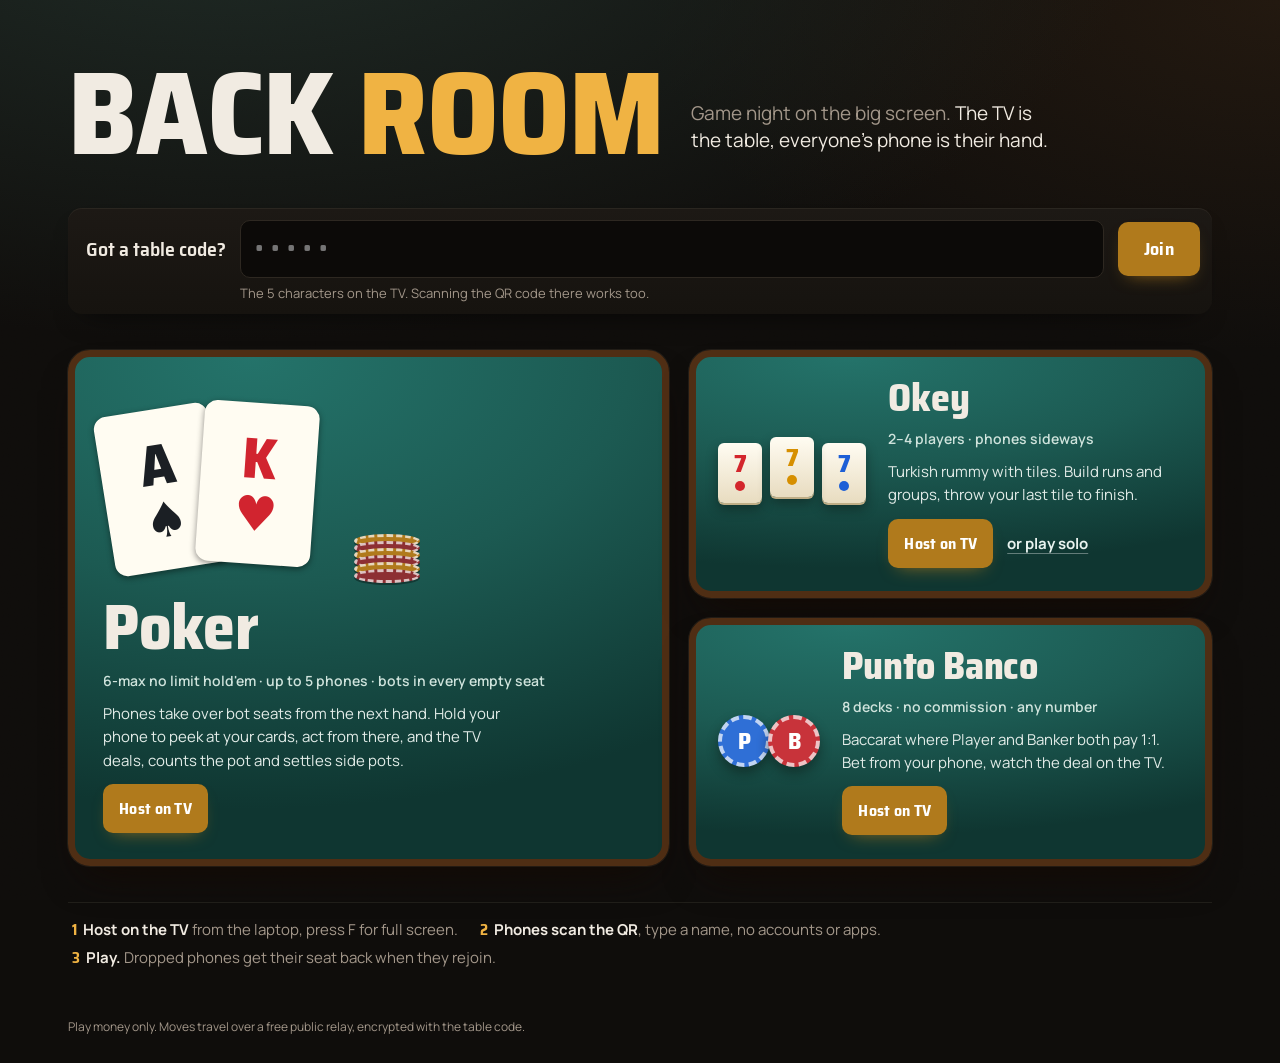
==== commit cfe8add4: "Add files via upload" ====
--- a/index.html
+++ b/index.html
@@ -4,103 +4,158 @@
 <meta charset="utf-8">
 <meta name="viewport" content="width=device-width,initial-scale=1,viewport-fit=cover">
 <title>Back Room</title>
-<meta name="description" content="Game night on the big screen: Okey, Poker and Punto Banco with phones as controllers.">
+<meta name="description" content="Game night on the big screen: Okey, Poker and Punto Banco, with everyone's phone as their hand.">
+<meta property="og:title" content="Back Room">
+<meta property="og:description" content="Game night on the big screen. The TV is the table, phones are the hands.">
 <meta name="apple-mobile-web-app-capable" content="yes">
 <meta name="theme-color" content="#0f0d0b">
+<link rel="icon" href="data:image/svg+xml,%3Csvg xmlns='http://www.w3.org/2000/svg' viewBox='0 0 64 64'%3E%3Ccircle cx='32' cy='32' r='30' fill='%23b07a1c'/%3E%3Ccircle cx='32' cy='32' r='22' fill='none' stroke='%23fffcf2' stroke-width='5' stroke-dasharray='8 6'/%3E%3Ccircle cx='32' cy='32' r='12' fill='%231c5a52'/%3E%3C/svg%3E">
 <link rel="preconnect" href="https://fonts.googleapis.com">
-<link rel="stylesheet" href="https://fonts.googleapis.com/css2?family=Manrope:wght@400;600;700;800&family=Saira+Semi+Condensed:wght@600;700;800&display=swap">
+<link rel="stylesheet" href="https://fonts.googleapis.com/css2?family=Manrope:wght@400;500;600;700;800&family=Saira+Semi+Condensed:wght@500;600;700;800&display=swap">
 <link rel="stylesheet" href="table.css">
 <style>
-/* Layout: one column on phones, join box first; on a TV/laptop the three game cards sit in a row under the masthead. */
-body{min-height:100vh;background:radial-gradient(ellipse at 50% -10%,#1d2a26 0%,var(--bg) 55%)}
-.wrap{max-width:1100px;margin:0 auto;padding-block:clamp(18px,5vh,56px) 40px;padding-left:max(16px,env(safe-area-inset-left,0px));padding-right:max(16px,env(safe-area-inset-right,0px));display:grid;gap:clamp(18px,3.5vh,34px)}
-.mast{display:flex;align-items:flex-end;gap:18px;flex-wrap:wrap}
-.mast .brand{font-size:clamp(42px,8vw,84px);letter-spacing:3px}
-.mast p{margin:0 0 .6em;color:var(--muted);font-size:clamp(14px,1.8vw,18px);max-width:34ch;line-height:1.45}
-.join{background:var(--panel);border:1px solid var(--line);border-radius:16px;padding:16px;display:flex;gap:12px;align-items:center;flex-wrap:wrap}
-.join h2{margin:0;font-family:var(--display);font-size:22px;font-weight:700;flex:0 0 auto}
-.join form{display:flex;gap:10px;flex:1;min-width:0;flex-wrap:wrap}
-.join .codein{flex:1;min-width:180px;width:100%}
-.join .btn{flex:0 0 auto;padding:12px 22px;font-size:18px}
-.join .note{flex-basis:100%;font-size:13px;color:var(--muted)}
-.games{display:grid;grid-template-columns:repeat(3,minmax(0,1fr));gap:16px}
-.game{background:radial-gradient(ellipse at 50% 0%,var(--felt-hi),var(--felt) 55%,var(--felt-lo));border:8px solid var(--wood-lo);border-radius:20px;padding:18px;display:grid;gap:12px;align-content:start;box-shadow:0 10px 26px rgba(0,0,0,.5);min-width:0}
-.game h3{margin:0;font-family:var(--display);font-size:30px;letter-spacing:1px;font-weight:800}
-.game .meta{font-size:13px;color:#cfe3dc;font-weight:700;letter-spacing:.3px}
-.game p{margin:0;font-size:14px;line-height:1.5;color:#e2ece8}
-.emblem{height:96px;display:flex;align-items:center;justify-content:center;gap:8px}
-.tile{width:46px;height:62px;border-radius:6px;background:linear-gradient(var(--ivory),var(--ivory-lo));box-shadow:0 2px 0 var(--ivory-edge),0 4px 10px rgba(0,0,0,.4);display:flex;flex-direction:column;align-items:center;padding-top:8px;font-family:var(--display);font-weight:800;font-size:26px;line-height:1}
+/* Layout: masthead and code bar left-aligned; an asymmetric game grid (poker featured, okey and punto stacked);
+   a single ribbon for "how it works". Card-room at night: warm off-black, felt, wood rails, one brass accent. */
+body{min-height:100dvh;background:radial-gradient(120% 70% at 18% -10%,#1f2b26 0%,rgba(15,13,11,0) 60%),radial-gradient(90% 60% at 100% 0%,#22180f 0%,rgba(15,13,11,0) 55%),var(--bg)}
+body::after{content:"";position:fixed;inset:0;pointer-events:none;z-index:1;opacity:.07;mix-blend-mode:overlay;
+  background-image:url("data:image/svg+xml,%3Csvg xmlns='http://www.w3.org/2000/svg' width='160' height='160'%3E%3Cfilter id='n'%3E%3CfeTurbulence type='fractalNoise' baseFrequency='.85' numOctaves='3' stitchTiles='stitch'/%3E%3C/filter%3E%3Crect width='100%25' height='100%25' filter='url(%23n)'/%3E%3C/svg%3E")}
+.skip{position:absolute;left:-9999px;top:8px;z-index:5;background:var(--accent);color:var(--accent-ink);padding:8px 12px;border-radius:8px;font-weight:700}
+.skip:focus{left:12px}
+.wrap{position:relative;z-index:2;max-width:1180px;margin:0 auto;padding-block:clamp(22px,6vh,64px) 48px;padding-left:max(18px,env(safe-area-inset-left,0px));padding-right:max(18px,env(safe-area-inset-right,0px));display:grid;gap:clamp(22px,4vh,40px)}
+
+/* masthead */
+.mast{display:grid;grid-template-columns:minmax(0,auto) minmax(0,1fr);align-items:end;gap:10px 28px}
+.mast .brand{font-size:clamp(52px,10vw,118px);letter-spacing:-.01em;font-weight:800}
+.mast p{margin:0 0 .9em;color:var(--muted);font-size:clamp(15px,1.7vw,19px);max-width:30ch;line-height:1.45;text-wrap:balance}
+.mast p em{font-style:normal;color:var(--text)}
+
+/* code bar */
+.join{display:grid;grid-template-columns:auto minmax(0,1fr) auto;align-items:center;gap:10px 14px;background:linear-gradient(180deg,#1d1915,#16130f);border-radius:14px;padding:12px 12px 12px 18px;box-shadow:inset 0 1px 0 rgba(255,236,200,.06),0 14px 30px -18px rgba(0,0,0,.8)}
+.join label{font-family:var(--display);font-size:20px;font-weight:600;white-space:nowrap}
+.join .codein{width:100%;min-width:0;font-size:24px;padding:9px 14px;background:#0c0a08;border-color:#2e2821}
+.join .btn{padding:13px 26px;font-size:18px}
+.join .note{grid-column:2/-1;font-size:13px;color:var(--muted);margin-top:-4px}
+.join .note.err{color:var(--bad)}
+
+/* games */
+.games{display:grid;grid-template-columns:1.15fr 1fr;grid-template-rows:auto auto;gap:20px}
+.game{position:relative;display:grid;gap:12px;align-content:start;padding:22px 22px 20px;border-radius:22px;overflow:hidden;
+  background:radial-gradient(130% 90% at 30% 0%,var(--felt-hi),var(--felt) 50%,var(--felt-lo));
+  border:7px solid var(--wood-lo);box-shadow:0 0 0 1px rgba(255,214,160,.08),0 22px 40px -18px rgba(20,8,0,.85);
+  transition:transform .35s cubic-bezier(.2,.8,.2,1),box-shadow .35s}
+.game{transition:transform .35s cubic-bezier(.2,.8,.2,1),box-shadow .35s,border-color .35s}
+.game:hover{transform:translateY(-3px);border-color:var(--wood);box-shadow:0 0 0 1px rgba(255,214,160,.14),0 30px 50px -18px rgba(20,8,0,.9)}
+.game.feat{grid-row:1/3;padding:28px 28px 26px;align-content:space-between}
+.game.side{grid-template-columns:auto minmax(0,1fr);column-gap:22px;align-items:center}
+.game.side .emblem{grid-row:1/5;align-self:center}
+.game h2{margin:0;font-family:var(--display);font-weight:800;font-size:clamp(28px,3vw,38px);letter-spacing:-.005em;line-height:1}
+.game .body{display:grid;gap:12px}
+.game.feat h2{font-size:clamp(40px,5vw,64px)}
+.game .meta{font-size:14px;color:#cfe3dc;font-weight:600}
+.game p{margin:0;font-size:15px;line-height:1.55;color:#e2ece8;max-width:46ch;text-wrap:pretty}
+.actions{display:flex;gap:10px;flex-wrap:wrap;align-items:center}
+.actions .btn{text-decoration:none;text-align:center}
+.actions .alt{color:#e9f3ef;font-weight:700;font-size:15px;text-decoration:underline;text-underline-offset:4px;text-decoration-color:rgba(255,255,255,.35);padding:8px 4px;border-radius:6px}
+.actions .alt:hover{text-decoration-color:var(--accent)}
+
+/* emblems */
+.emblem{display:flex;align-items:center;gap:8px}
+.feat .emblem{min-height:clamp(150px,22vh,230px);justify-content:flex-start;gap:0}
+.feat .emblem .pc{--cw:clamp(78px,9vw,118px)}
+.feat .emblem .pc:nth-child(1){transform:rotate(-9deg) translateY(6px)}
+.feat .emblem .pc:nth-child(2){transform:rotate(4deg);margin-left:-18px}
+.feat .stack{display:flex;flex-direction:column-reverse;margin-left:clamp(18px,3vw,40px);align-self:flex-end}
+.feat .stack i{width:66px;height:14px;border-radius:50%;margin-top:-7px;border:3px dashed rgba(255,255,255,.7);background:#b07a1c;box-shadow:0 2px 0 rgba(0,0,0,.35)}
+.feat .stack i:nth-child(odd){background:#8d2f33}
+.tile{width:44px;height:60px;border-radius:6px;background:linear-gradient(var(--ivory),var(--ivory-lo));box-shadow:0 2px 0 var(--ivory-edge),0 6px 12px rgba(10,20,15,.45);display:flex;flex-direction:column;align-items:center;padding-top:8px;font-family:var(--display);font-weight:800;font-size:25px;line-height:1}
 .tile i{width:10px;height:10px;border-radius:50%;background:currentColor;margin-top:5px}
-.tile.r{color:var(--red)}.tile.y{color:var(--yel)}.tile.b{color:var(--blu)}
-.emblem .pc{--cw:48px}
-.emblem .pc:first-child{transform:rotate(-8deg)}.emblem .pc:last-child{transform:rotate(7deg)}
-.coin{width:58px;height:58px;border-radius:50%;display:flex;align-items:center;justify-content:center;font-family:var(--display);font-weight:800;font-size:26px;color:#fff;border:4px dashed rgba(255,255,255,.7)}
-.coin.p{background:var(--pblue)}.coin.b{background:var(--bred)}.coin.t{background:#2f9a4c;width:44px;height:44px;font-size:18px}
-.actions{display:flex;gap:8px;flex-wrap:wrap;margin-top:4px}
-.actions .btn{flex:1;text-decoration:none;text-align:center;min-width:140px}
-.how{display:grid;grid-template-columns:repeat(3,minmax(0,1fr));gap:16px}
-.how div{background:var(--panel);border:1px solid var(--line);border-radius:14px;padding:14px;font-size:14px;line-height:1.5;color:var(--muted)}
-.how b{display:block;color:var(--text);font-family:var(--display);font-size:18px;margin-bottom:2px}
-.how .n{font-family:var(--display);color:var(--accent);font-weight:800;font-size:13px;letter-spacing:.1em}
-footer{font-size:12px;color:var(--muted);text-align:center}
-@media (max-width:860px){.games,.how{grid-template-columns:1fr}.join h2{flex-basis:100%}}
+.tile.r{color:var(--red)}.tile.y{color:var(--yel);transform:translateY(-6px)}.tile.b{color:var(--blu)}
+.coin{width:52px;height:52px;border-radius:50%;display:flex;align-items:center;justify-content:center;font-family:var(--display);font-weight:800;font-size:23px;color:#fff;border:4px dashed rgba(255,255,255,.7);box-shadow:0 6px 12px rgba(10,20,15,.45)}
+.coin.p{background:var(--pblue)}.coin.b{background:var(--bred);margin-left:-10px}
+
+/* how it works ribbon */
+.how{display:flex;flex-wrap:wrap;align-items:baseline;gap:6px 22px;padding:16px 4px 0;border-top:1px solid rgba(255,236,200,.08);color:var(--muted);font-size:15px;line-height:1.5}
+.how b{color:var(--text);font-weight:700}
+.how .n{font-family:var(--display);color:var(--accent);font-weight:700;margin-right:6px;font-variant-numeric:tabular-nums}
+footer{position:relative;z-index:2;font-size:12px;color:var(--muted);padding:0 18px 28px;text-align:left;max-width:1180px;margin:0 auto}
+
+/* entry: staggered rise, from a visible resting state */
+@media (prefers-reduced-motion:no-preference){
+  .rise{animation:rise .7s cubic-bezier(.2,.8,.2,1) both}
+  .d1{animation-delay:.06s}.d2{animation-delay:.14s}.d3{animation-delay:.22s}.d4{animation-delay:.3s}.d5{animation-delay:.38s}
+  @keyframes rise{from{opacity:.001;transform:translateY(14px)}to{opacity:1;transform:none}}
+}
+@media (max-width:860px){
+  .mast{grid-template-columns:1fr}.mast p{margin:0}
+  .games{grid-template-columns:1fr}.game.feat{grid-row:auto}.feat .emblem{min-height:0}
+  .join{grid-template-columns:minmax(0,1fr) auto;padding:14px}.join label{grid-column:1/-1}.join .note{grid-column:1/-1;margin-top:0}
+}
+@media (max-width:420px){.game.side{grid-template-columns:1fr}.game.side .emblem{grid-row:auto}}
 </style>
 </head>
 <body>
-<div class="wrap">
-  <div class="mast">
+<a class="skip" href="#games">Skip to the games</a>
+<main class="wrap">
+  <header class="mast rise">
     <div class="brand">BACK <span>ROOM</span></div>
-    <p>Game night on the big screen. The TV is the table, everyone's phone is their hand.</p>
-  </div>
+    <p>Game night on the big screen. <em>The TV is the table, everyone's phone is their hand.</em></p>
+  </header>
 
-  <section class="join" aria-labelledby="joinH">
-    <h2 id="joinH">Got a table code?</h2>
-    <form id="jf">
-      <input class="codein" id="code" maxlength="5" autocapitalize="characters" autocomplete="off" spellcheck="false" placeholder="•••••" aria-label="Table code">
-      <button class="btn gold" type="submit">Join</button>
-      <div class="note">Type the 5 characters shown on the TV, or just scan the QR code there with your camera.</div>
-    </form>
-  </section>
+  <form class="join rise d1" id="jf" novalidate>
+    <label for="code">Got a table code?</label>
+    <input class="codein" id="code" maxlength="5" autocapitalize="characters" autocomplete="off" spellcheck="false" placeholder="•••••" aria-describedby="jnote">
+    <button class="btn gold" type="submit">Join</button>
+    <div class="note" id="jnote" aria-live="polite">The 5 characters on the TV. Scanning the QR code there works too.</div>
+  </form>
 
-  <section class="games" aria-label="Games">
-    <article class="game">
-      <div class="emblem"><div class="tile r">7<i></i></div><div class="tile y">7<i></i></div><div class="tile b">7<i></i></div></div>
-      <h3>Okey</h3>
-      <div class="meta">2–4 PLAYERS · PHONES SIDEWAYS · BOTS FILL IN</div>
-      <p>Turkish rummy with tiles. Build runs and groups, throw your last tile to finish. Your rack lives on your phone.</p>
-      <div class="actions"><a class="btn gold" href="okey.html?tv">Host on TV</a><a class="btn dark" href="okey.html">Play solo</a></div>
+  <section class="games" id="games" aria-label="Games">
+    <article class="game feat rise d2">
+      <div class="emblem" aria-hidden="true">
+        <div class="pc s-s"><span class="r">A</span><span class="s">♠</span></div><div class="pc s-h"><span class="r">K</span><span class="s">♥</span></div>
+        <div class="stack"><i></i><i></i><i></i><i></i><i></i><i></i></div>
+      </div>
+      <div class="body">
+        <h2>Poker</h2>
+        <div class="meta">6-max no limit hold'em · up to 5 phones · bots in every empty seat</div>
+        <p>Phones take over bot seats from the next hand. Hold your phone to peek at your cards, act from there, and the TV deals, counts the pot and settles side pots.</p>
+        <div class="actions"><a class="btn gold" href="poker.html?tv">Host on TV</a></div>
+      </div>
     </article>
-    <article class="game">
-      <div class="emblem"><div class="pc s-s"><span class="r">A</span><span class="s">♠</span></div><div class="pc s-h"><span class="r">K</span><span class="s">♥</span></div></div>
-      <h3>Poker</h3>
-      <div class="meta">6-MAX NO LIMIT HOLD'EM · UP TO 5 PHONES</div>
-      <p>Bots hold every empty seat and phones take them over. Hold your phone to peek at your cards, act from there.</p>
-      <div class="actions"><a class="btn gold" href="poker.html?tv">Host on TV</a></div>
+    <article class="game side rise d3">
+      <div class="emblem" aria-hidden="true"><div class="tile r">7<i></i></div><div class="tile y">7<i></i></div><div class="tile b">7<i></i></div></div>
+      <h2>Okey</h2>
+      <div class="meta">2–4 players · phones sideways</div>
+      <p>Turkish rummy with tiles. Build runs and groups, throw your last tile to finish.</p>
+      <div class="actions"><a class="btn gold" href="okey.html?tv">Host on TV</a><a class="alt" href="okey.html">or play solo</a></div>
     </article>
-    <article class="game">
-      <div class="emblem"><div class="coin p">P</div><div class="coin t">T</div><div class="coin b">B</div></div>
-      <h3>Punto Banco</h3>
-      <div class="meta">8 DECKS · NO COMMISSION · ANY NUMBER</div>
-      <p>Baccarat without the commission: Player and Banker both pay 1:1, Tie 10:1. Bet from your phone.</p>
+    <article class="game side rise d4">
+      <div class="emblem" aria-hidden="true"><div class="coin p">P</div><div class="coin b">B</div></div>
+      <h2>Punto Banco</h2>
+      <div class="meta">8 decks · no commission · any number</div>
+      <p>Baccarat where Player and Banker both pay 1:1. Bet from your phone, watch the deal on the TV.</p>
       <div class="actions"><a class="btn gold" href="punto.html?tv">Host on TV</a></div>
     </article>
   </section>
 
-  <section class="how" aria-label="How it works">
-    <div><span class="n">STEP 1</span><b>Host on the TV</b>Open a game with “Host on TV” on the laptop connected to the TV. Press F for full screen.</div>
-    <div><span class="n">STEP 2</span><b>Phones join</b>Everyone scans the QR code on the TV, types a name and joins. No accounts, no apps.</div>
-    <div><span class="n">STEP 3</span><b>Play</b>Bots keep every empty seat busy. If a phone drops, it gets its seat back on rejoin.</div>
+  <section class="how rise d5" aria-label="How it works">
+    <span><span class="n">1</span><b>Host on the TV</b> from the laptop, press F for full screen.</span>
+    <span><span class="n">2</span><b>Phones scan the QR</b>, type a name, no accounts or apps.</span>
+    <span><span class="n">3</span><b>Play.</b> Dropped phones get their seat back when they rejoin.</span>
   </section>
-  <footer>Play money only. Moves travel over a free public relay, encrypted with the table code.</footer>
-</div>
+</main>
+<footer>Play money only. Moves travel over a free public relay, encrypted with the table code.</footer>
 <div class="toast" id="toast" hidden></div>
 <script src="table.js"></script>
 <script>
 (function(){
-  const q=new URLSearchParams(location.search).get('t');
-  const go=c=>{c=TABLE.normCode(c);const g=TABLE.codeGame(c);if(!g){TABLE.toast("That code doesn't look right. It's 5 characters, shown on the TV.");return;}location.href=TABLE.PAGES[g]+'?t='+c;};
-  if(q){go(q);}
-  document.getElementById('jf').addEventListener('submit',e=>{e.preventDefault();go(document.getElementById('code').value);});
+  const note=document.getElementById('jnote'),inp=document.getElementById('code');
+  const base=note.textContent;
+  const go=c=>{c=TABLE.normCode(c);const g=TABLE.codeGame(c);
+    if(!g){note.textContent=c.length<5?'Table codes are 5 characters, shown on the TV.':"That code doesn't match a table. Check it on the TV.";note.classList.add('err');inp.focus();return;}
+    location.href=TABLE.PAGES[g]+'?t='+c;};
+  const q=new URLSearchParams(location.search).get('t');if(q)go(q);
+  inp.addEventListener('input',()=>{note.textContent=base;note.classList.remove('err');});
+  document.getElementById('jf').addEventListener('submit',e=>{e.preventDefault();go(inp.value);});
 })();
 </script>
 </body>
--- a/table.css
+++ b/table.css
@@ -15,7 +15,9 @@
 *{box-sizing:border-box}
 [hidden]{display:none!important}
 html,body{margin:0;background:var(--bg);color:var(--text);font-family:var(--body);font-size:14px}
-button{font-family:inherit}
+button{font-family:inherit;touch-action:manipulation}
+button,a,input,select{-webkit-tap-highlight-color:rgba(240,179,67,.18)}
+a:focus-visible{outline:2px solid var(--accent);outline-offset:3px;border-radius:4px}
 button:focus-visible,input:focus-visible,select:focus-visible{outline:2px solid var(--accent);outline-offset:2px}
 .muted{color:var(--muted)}.sp{flex:1}
 .row{display:flex;gap:8px;align-items:center;flex-wrap:wrap}
@@ -27,6 +29,11 @@
 .btn{border:0;border-radius:10px;padding:12px 16px;font-family:var(--display);font-weight:700;font-size:16px;color:#fff;cursor:pointer;letter-spacing:.3px;touch-action:manipulation}
 .btn.gold{background:#b07a1c}.btn.green{background:#2f7a43}.btn.red{background:#7a2a2f}.btn.blue{background:#1f5180}.btn.dark{background:var(--panel2);border:1px solid var(--line)}
 button:disabled{opacity:.35;cursor:default}
+.btn,.small{transition:transform .16s cubic-bezier(.2,.8,.2,1),filter .2s,box-shadow .2s,background-color .2s,border-color .2s}
+.btn:hover:not(:disabled),.small:hover:not(:disabled){filter:brightness(1.1)}
+.btn:active:not(:disabled),.small:active:not(:disabled){transform:translateY(1px) scale(.98)}
+.btn.gold{box-shadow:0 8px 18px -10px rgba(176,122,28,.85)}
+.btn.green{box-shadow:0 8px 18px -10px rgba(47,122,67,.85)}
 input.txt{background:var(--bg);color:var(--text);border:1px solid var(--line);border-radius:8px;padding:8px 10px;font:inherit;font-size:16px}
 input.codein{background:var(--bg);color:var(--text);border:1px solid var(--line);border-radius:10px;padding:8px 12px;font-family:var(--display);font-size:26px;font-weight:800;letter-spacing:8px;text-transform:uppercase}
 .bigcode{font-family:var(--display);font-weight:800;color:var(--accent);line-height:1;letter-spacing:.4em}
